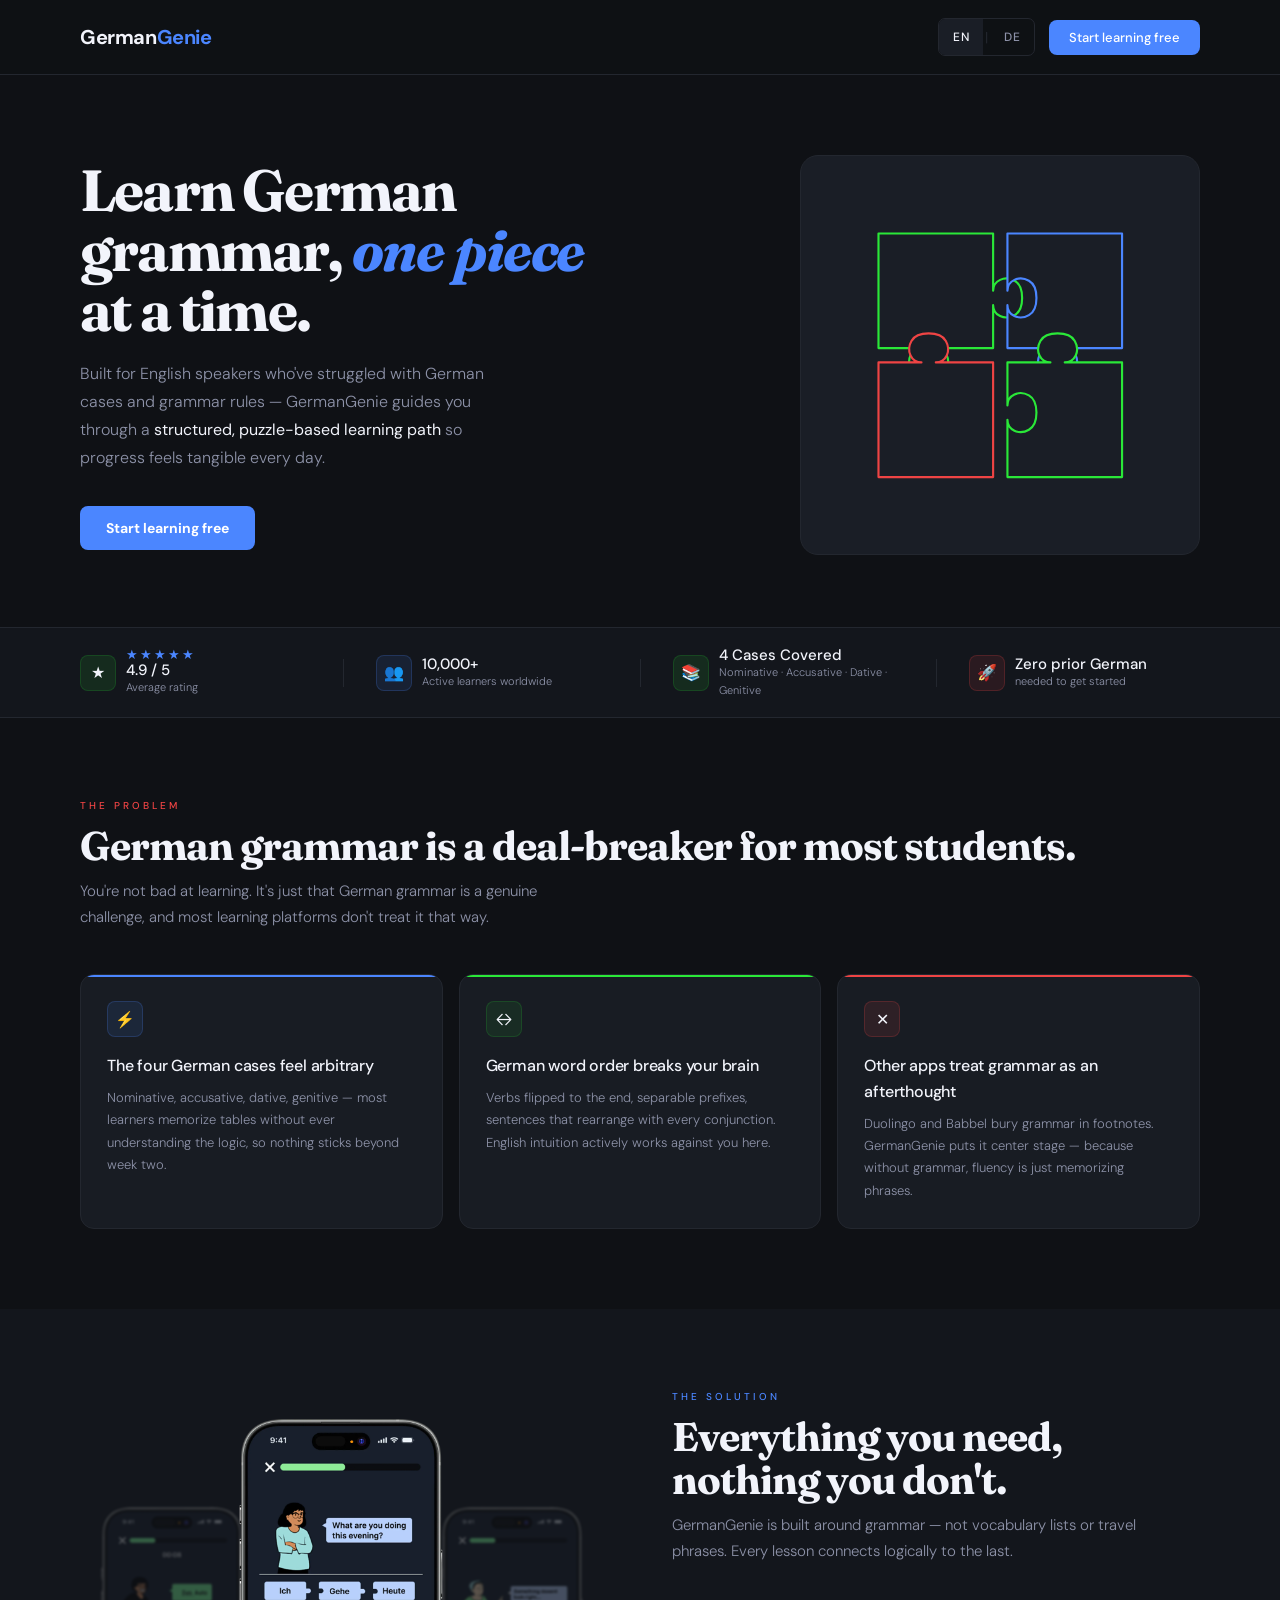
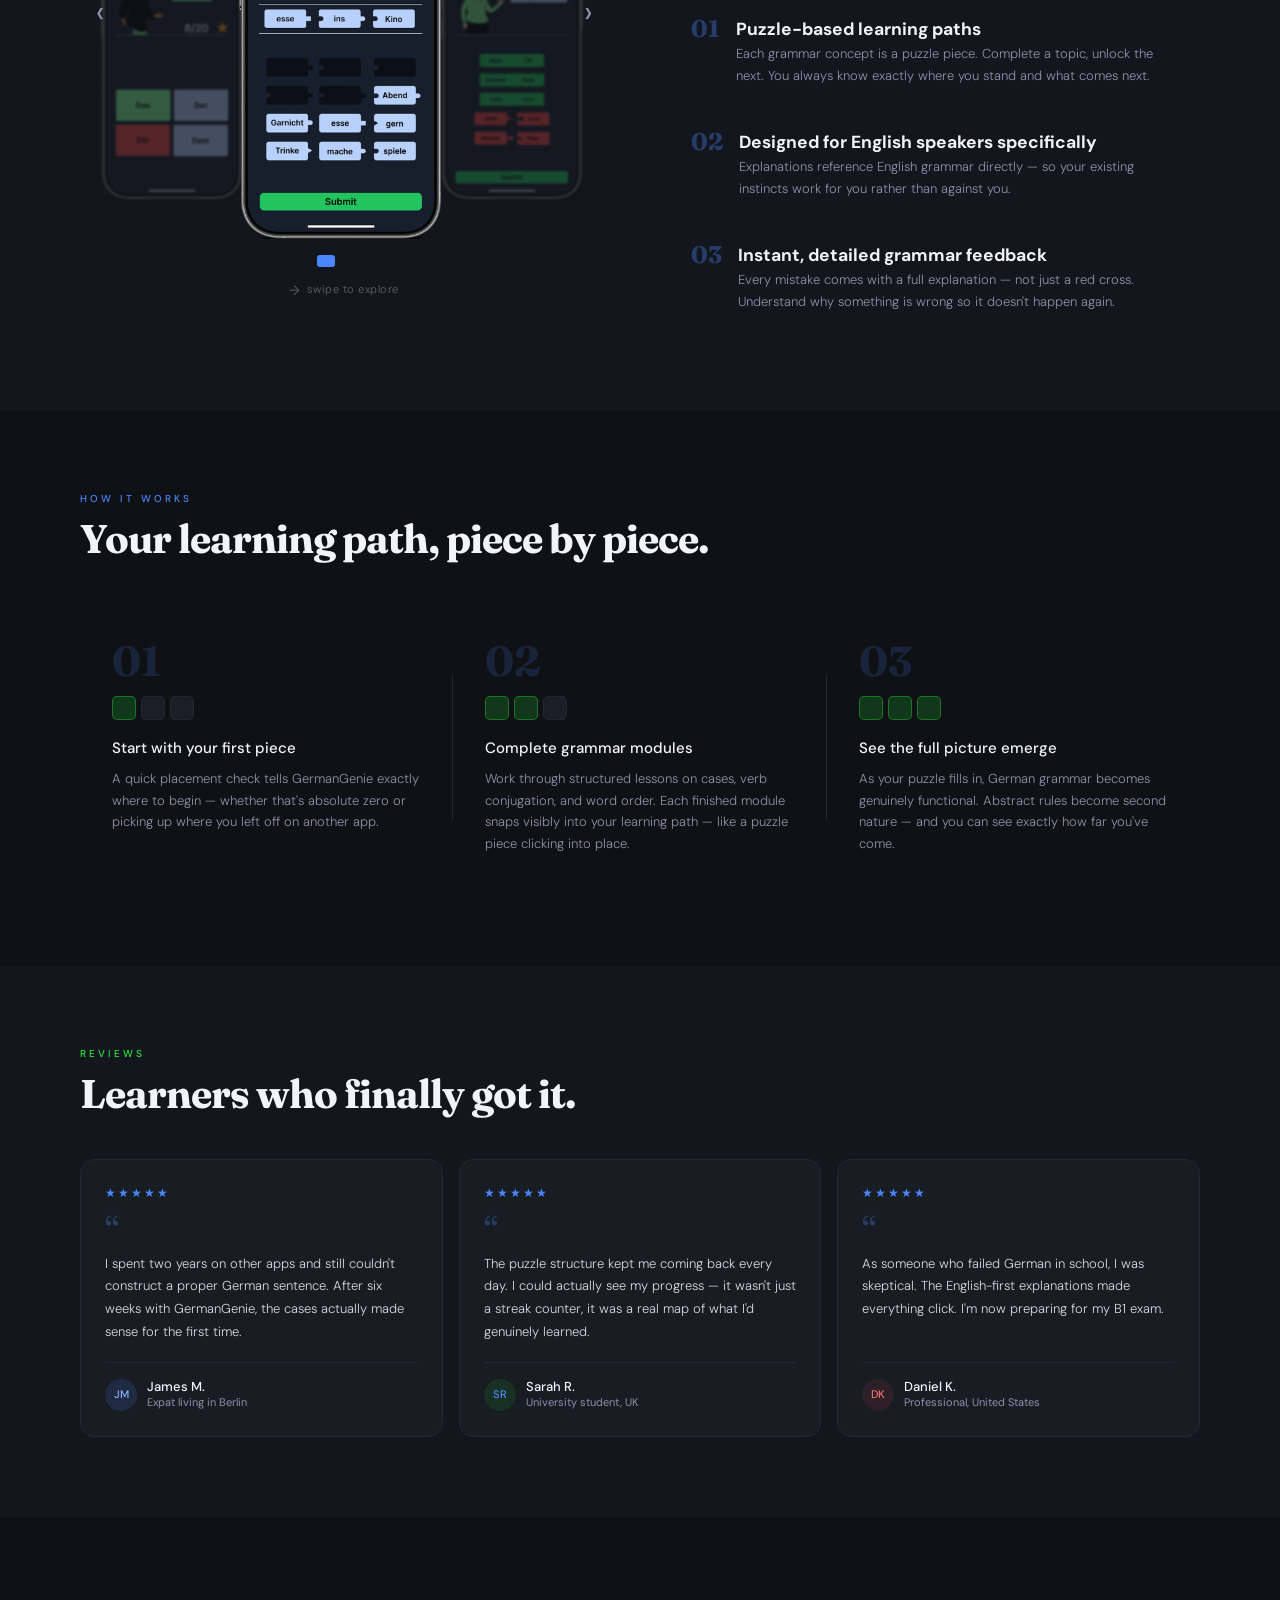
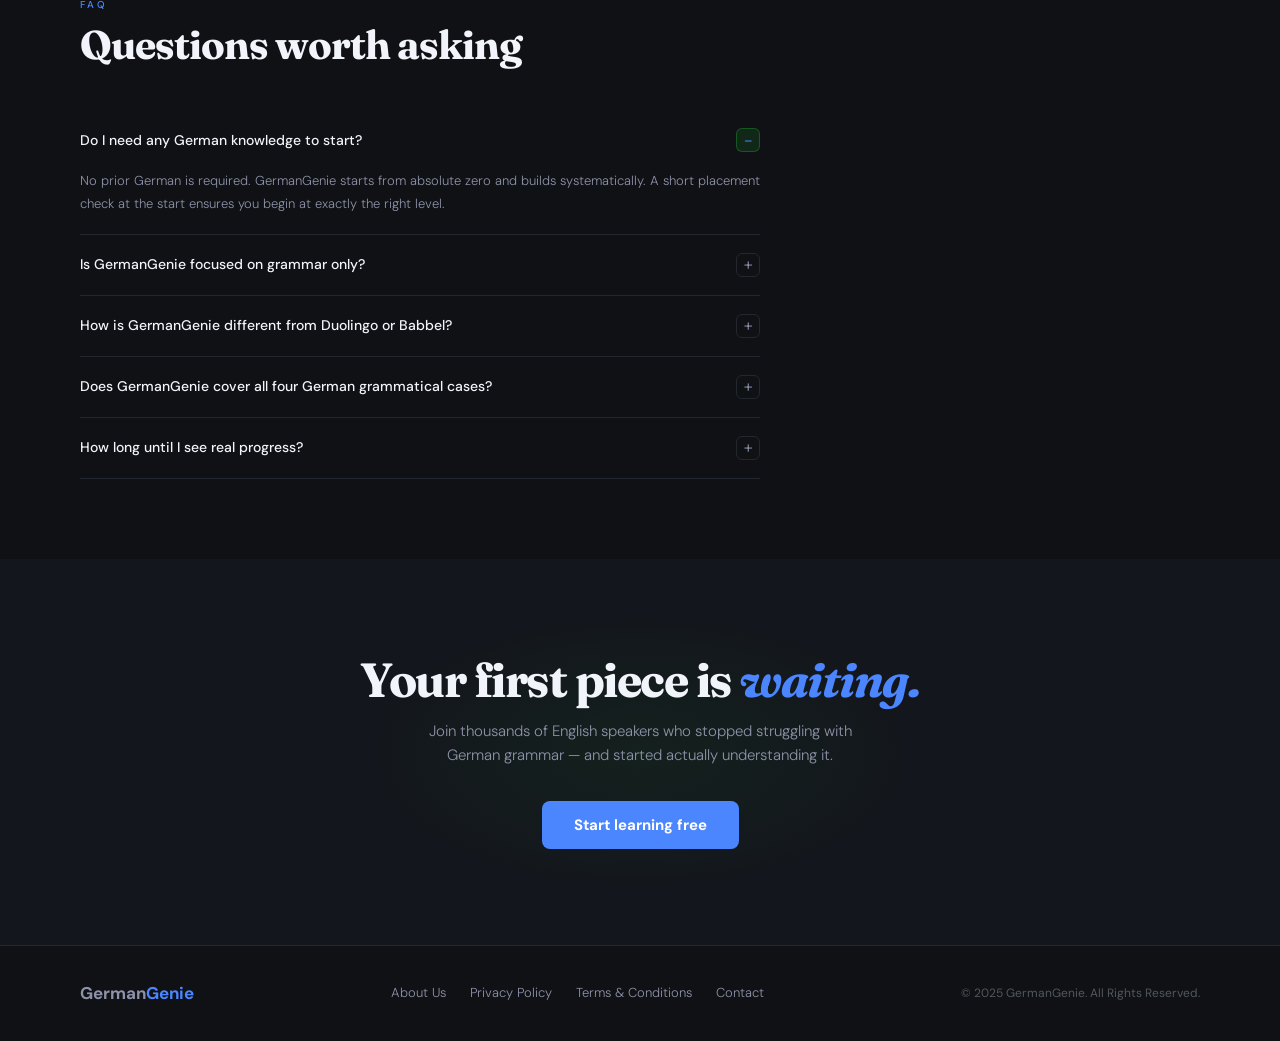
==== public/index.html @ 9ca5f80f "updated index.html" ====
<!DOCTYPE html>
<html lang="en">
<head>
  <meta charset="UTF-8" />
  <meta name="viewport" content="width=device-width, initial-scale=1.0" />

  <title>Learn German Grammar for Beginners | GermanGenie App</title>
  <meta name="description" content="GermanGenie helps English speakers master German grammar through a structured, puzzle-based learning path covering all four cases. Start free — no prior German needed." />
  <link rel="canonical" href="https://germangenie-landingpage.vercel.app/" />
  <meta name="robots" content="index, follow" />

  <meta property="og:type"        content="website" />
  <meta property="og:url"         content="https://germangenie-landingpage.vercel.app/" />
  <meta property="og:title" content="Learn German Grammar | GermanGenie – Puzzle-Based App" />
  <meta property="og:description" content="GermanGenie helps English speakers master German grammar through a structured, puzzle-based learning path. Start free — no prior German needed." />
  <meta property="og:image"       content="https://germangenie-landingpage.vercel.app/og-image.jpg" />
  <meta property="og:image:width"  content="1200" />
  <meta property="og:image:height" content="630" />
  <meta property="og:locale"      content="en_US" />
  <meta property="og:site_name"   content="GermanGenie" />

  <meta name="twitter:card"        content="summary_large_image" />
  <meta name="twitter:title"       content="Learn German Grammar | GermanGenie – Puzzle-Based App for English Speakers" />
  <meta name="twitter:description" content="GermanGenie helps English speakers master German grammar through a structured, puzzle-based learning path. Start free." />
  <meta name="twitter:image"       content="https://germangenie-landingpage.vercel.app/og-image.jpg" />

  <link rel="icon" href="/favicon.ico" sizes="any" />
  <link rel="apple-touch-icon" href="/apple-touch-icon.png" />

  <link rel="preconnect" href="https://fonts.googleapis.com" />
  <link rel="preconnect" href="https://fonts.gstatic.com" crossorigin />
  <link href="https://fonts.googleapis.com/css2?family=Fraunces:ital,wght@0,700;1,700&family=DM+Sans:wght@300;400;500&display=swap"
        rel="stylesheet" media="print" onload="this.media='all'" />
  <noscript>
    <link href="https://fonts.googleapis.com/css2?family=Fraunces:ital,wght@0,700;1,700&family=DM+Sans:wght@300;400;500&display=swap" rel="stylesheet" />
  </noscript>

  <link rel="preload" href="images/app-screen-exercise.webp" as="image" />

  <link rel="stylesheet" href="css/style.css" />
 

  <script type="application/ld+json">
  {
    "@context": "https://schema.org",
    "@graph": [
      {
        "@type": "SoftwareApplication",
        "name": "GermanGenie",
        "applicationCategory": "EducationApplication",
        "operatingSystem": "iOS, Android, Web",
        "description": "GermanGenie helps English speakers master German grammar through a structured, puzzle-based learning path covering all four German grammatical cases: nominative, accusative, dative, and genitive.",
        "offers": {
          "@type": "Offer",
          "price": "0",
          "priceCurrency": "EUR"
        },
        "aggregateRating": {
          "@type": "AggregateRating",
          "ratingValue": "4.9",
          "reviewCount": "10000",
          "bestRating": "5"
        },
        "url": "https://germangenie-landingpage.vercel.app/",
        "inLanguage": "en"
      },
      {
        "@type": "FAQPage",
        "mainEntity": [
          {
            "@type": "Question",
            "name": "Do I need any German knowledge to start GermanGenie?",
            "acceptedAnswer": {
              "@type": "Answer",
              "text": "No prior German is required. GermanGenie starts from absolute zero and builds systematically. A short placement check at the start ensures you begin at exactly the right level — whether that's a total beginner or a returning learner."
            }
          },
          {
            "@type": "Question",
            "name": "Is GermanGenie focused on grammar only?",
            "acceptedAnswer": {
              "@type": "Answer",
              "text": "Grammar is the foundation, but GermanGenie also covers vocabulary, reading comprehension, and sentence construction — all taught through the lens of grammar so everything connects logically rather than feeling random."
            }
          },
          {
            "@type": "Question",
            "name": "How is GermanGenie different from Duolingo or Babbel?",
            "acceptedAnswer": {
              "@type": "Answer",
              "text": "Most apps prioritize vocabulary and conversational phrases. GermanGenie puts grammar center stage, with English-specific explanations that help you understand the structure of the language — not just memorize it surface-level."
            }
          },
          {
            "@type": "Question",
            "name": "Does GermanGenie cover all four German grammatical cases?",
            "acceptedAnswer": {
              "@type": "Answer",
              "text": "Yes. GermanGenie covers all four German grammatical cases — nominative, accusative, dative, and genitive — with dedicated modules for each, plus lessons on how they interact in full sentences."
            }
          },
          {
            "@type": "Question",
            "name": "How long until I see real progress with GermanGenie?",
            "acceptedAnswer": {
              "@type": "Answer",
              "text": "Most learners report noticeably improved grammar confidence within 3 to 4 weeks of consistent use, spending 15 to 20 minutes per day. The puzzle-based structure makes progress visible from day one."
            }
          }
        ]
      },
      {
        "@type": "Organization",
        "name": "GermanGenie",
        "url": "https://germangenie-landingpage.vercel.app/",
        "logo": "https://germangenie-landingpage.vercel.app/og-image.jpg",
        "sameAs": []
      },
      {
        "@type": "WebPage",
        "name": "Learn German Grammar | GermanGenie",
        "description": "GermanGenie helps English speakers master German grammar through a structured, puzzle-based learning path covering all four German grammatical cases.",
        "url": "https://germangenie-landingpage.vercel.app/",
        "inLanguage": "en",
        "isPartOf": {
          "@type": "WebSite",
          "name": "GermanGenie",
          "url": "https://germangenie-landingpage.vercel.app/"
        }
      }
    ]
  }
  </script>
</head>

<body>

  <header>
    <nav class="nav" aria-label="Main navigation">
      <a href="/" class="nav-logo" aria-label="GermanGenie home">German<span>Genie</span></a>
      <div class="nav-right">
        <div class="lang-toggle" role="group" aria-label="Language switcher">
          <button class="lang-btn active" aria-pressed="true"  onclick="setLang('EN', this)">EN</button>
          <span class="lang-sep" aria-hidden="true">|</span>
          <button class="lang-btn"        aria-pressed="false" onclick="setLang('DE', this)">DE</button>
        </div>
        <button class="btn-nav" onclick="ctaClick()" aria-label="Start learning German for free">
          Start learning free
        </button>
      </div>
    </nav>
  </header>

  <main>

    <section class="hero" aria-labelledby="hero-heading">
      <div class="hero-text">
        <h1 id="hero-heading">
          Learn German grammar, <em>one piece</em> at a time.
        </h1>
        <p class="hero-sub">
          Built for English speakers who've struggled with German cases and grammar rules —
          GermanGenie guides you through a <strong>structured, puzzle-based learning path</strong>
          so progress feels tangible every day.
        </p>
        <div class="cta-row">
          <button class="btn-primary" onclick="ctaClick()" aria-label="Start learning German for free">
            Start learning free
          </button>
        </div>
      </div>
      <div class="puzzle-zone" aria-hidden="true">
  <svg class="puzzle-svg" id="puzzle-svg" viewBox="0 0 200 200" xmlns="http://www.w3.org/2000/svg">

    <!-- Top-left: UNCHANGED -->
    <g class="piece piece-1">
      <path d="M15,15 H95 V55 C95,48 103,44 110,48 C117,52 117,68 110,72 C103,76 95,72 95,65 V95 H55 C62,95 66,103 62,110 C58,117 42,117 38,110 C34,103 38,95 45,95 H15 Z"
            fill="#1A1E26" stroke="#2AE838" stroke-width="1.5" stroke-linejoin="round"/>
    </g>

    <!-- Bottom-left: UNCHANGED -->
    <g class="piece piece-3">
      <path d="M15,105 H45 C38,105 34,97 38,90 C42,83 58,83 62,90 C66,97 62,105 55,105 H95 V185 H15 Z"
            fill="#1A1E26" stroke="#EF4444" stroke-width="1.5" stroke-linejoin="round"/>
    </g>

    <!-- Top-right: socket on left edge matching top-left's tab -->
    <g class="piece piece-2">
      <path d="M105,15 H185 V95 H145 C152,95 156,103 152,110 C148,117 132,117 128,110 C124,103 128,95 135,95 H105 V65 C105,72 113,76 120,72 C127,68 127,52 120,48 C113,44 105,48 105,55 Z"
            fill="#1A1E26" stroke="#4B86FF" stroke-width="1.5" stroke-linejoin="round"/>
    </g>

    <!-- Bottom-right: socket on left edge matching bottom-left's tab -->
    <g class="piece piece-4">
      <path d="M105,105 H135 C128,105 124,97 128,90 C132,83 148,83 152,90 C156,97 152,105 145,105 H185 V185 H105 V145 C105,152 113,156 120,152 C127,148 127,132 120,128 C113,124 105,128 105,135 Z"
            fill="#1A1E26" stroke="#2AE838" stroke-width="1.5" stroke-linejoin="round"/>
    </g>

  </svg>
</div>
    </section>

    <div class="proof-bar" role="region" aria-label="Social proof statistics">
      <div class="proof-item reveal">
        <div class="proof-icon green" aria-hidden="true">★</div>
        <div>
          <div class="proof-stars" aria-label="Five star rating">★★★★★</div>
          <div class="proof-value">4.9 / 5</div>
          <div class="proof-label">Average rating</div>
        </div>
      </div>
      <div class="proof-divider" aria-hidden="true"></div>
      <div class="proof-item reveal reveal-delay-1">
        <div class="proof-icon blue" aria-hidden="true">👥</div>
        <div>
          <div class="proof-value">10,000+</div>
          <div class="proof-label">Active learners worldwide</div>
        </div>
      </div>
      <div class="proof-divider" aria-hidden="true"></div>
      <div class="proof-item reveal reveal-delay-2">
        <div class="proof-icon green" aria-hidden="true">📚</div>
        <div>
          <div class="proof-value">4 Cases Covered</div>
          <div class="proof-label">Nominative · Accusative · Dative · Genitive</div>
        </div>
      </div>
      <div class="proof-divider" aria-hidden="true"></div>
      <div class="proof-item reveal reveal-delay-3">
        <div class="proof-icon red" aria-hidden="true">🚀</div>
        <div>
          <div class="proof-value">Zero prior German</div>
          <div class="proof-label">needed to get started</div>
        </div>
      </div>
    </div>

    <section aria-labelledby="pain-heading">
      <div class="pain-header">
        <p class="section-tag tag-red">The Problem</p>
        <h2 class="section-h2" id="pain-heading">
          German grammar is a deal-breaker for most students.
        </h2>
        <p class="section-sub">You're not bad at learning. It's just that German grammar is a genuine challenge,
        and most learning platforms don't treat it that way.</p>
      </div>
      <div class="pain-grid">
        <article class="pain-card reveal">
          <div class="pain-icon" aria-hidden="true">⚡</div>
          <h3>The four German cases feel arbitrary</h3>
          <p>Nominative, accusative, dative, genitive — most learners memorize tables
          without ever understanding the logic, so nothing sticks beyond week two.</p>
        </article>
        <article class="pain-card reveal reveal-delay-1">
          <div class="pain-icon" aria-hidden="true">↔</div>
          <h3>German word order breaks your brain</h3>
          <p>Verbs flipped to the end, separable prefixes, sentences that rearrange
          with every conjunction. English intuition actively works against you here.</p>
        </article>
        <article class="pain-card reveal reveal-delay-2">
          <div class="pain-icon" aria-hidden="true">✕</div>
          <h3>Other apps treat grammar as an afterthought</h3>
          <p>Duolingo and Babbel bury grammar in footnotes. GermanGenie puts it center
          stage — because without grammar, fluency is just memorizing phrases.</p>
        </article>
      </div>
    </section>

    <section class="section-alt" aria-labelledby="features-heading">
      <div class="features-layout">

        <div class="app-carousel-wrapper">
          <div class="carousel-peek carousel-peek-prev" id="peekPrev">
            <img src="images/app-screen-puzzle.webp" alt="" aria-hidden="true"
                 width="180" height="360" loading="lazy" />
          </div>
          <div class="carousel-peek carousel-peek-next" id="peekNext">
            <img src="images/app-screen-feedback.webp" alt="" aria-hidden="true"
                 width="180" height="360" loading="lazy" />
          </div>
          <button class="carousel-btn prev" onclick="carouselMove(-1)" aria-label="Previous screen">&#8249;</button>
          <div style="display:flex;flex-direction:column;align-items:center;">
            <div class="app-carousel" id="appCarousel">
              <div class="carousel-track" id="carouselTrack">
                <div class="carousel-slide">
                  <img src="images/app-screen-exercise.webp"
                       alt="GermanGenie grammar exercise screen showing a sentence construction challenge"
                       width="220" height="476" loading="eager" fetchpriority="high" />
                </div>
                <div class="carousel-slide">
                  <img src="images/app-screen-feedback.webp"
                       alt="GermanGenie feedback screen showing a detailed grammar correction"
                       width="220" height="476" loading="lazy" />
                </div>
                <div class="carousel-slide">
                  <img src="images/app-screen-puzzle.webp"
                       alt="GermanGenie puzzle path screen showing the structured learning map"
                       width="220" height="476" loading="lazy" />
                </div>
              </div>
            </div>
            <div class="carousel-footer">
              <div class="carousel-dots" role="tablist" aria-label="App screen navigation">
                <button class="carousel-dot active" onclick="carouselGo(0)" aria-label="Screen 1" role="tab"></button>
                <button class="carousel-dot"        onclick="carouselGo(1)" aria-label="Screen 2" role="tab"></button>
                <button class="carousel-dot"        onclick="carouselGo(2)" aria-label="Screen 3" role="tab"></button>
              </div>
              <div class="swipe-hint" id="swipeHint">
                <span class="swipe-arrow">&#8594;</span>
                <span>swipe to explore</span>
              </div>
            </div>
          </div>
          <button class="carousel-btn next" onclick="carouselMove(1)" aria-label="Next screen">&#8250;</button>
        </div>

        <div>
          <p class="section-tag tag-blue">The Solution</p>
          <h2 class="section-h2" id="features-heading">Everything you need, nothing you don't.</h2>
          <p class="section-sub">GermanGenie is built around grammar — not vocabulary lists or travel phrases.
          Every lesson connects logically to the last.</p>
          <div class="features-list">
            <div class="feature-item reveal">
              <div class="feature-num" aria-hidden="true">01</div>
              <div>
                <h3>Puzzle-based learning paths</h3>
                <p>Each grammar concept is a puzzle piece. Complete a topic, unlock the next.
                You always know exactly where you stand and what comes next.</p>
              </div>
            </div>
            <div class="feature-item reveal reveal-delay-1">
              <div class="feature-num" aria-hidden="true">02</div>
              <div>
                <h3>Designed for English speakers specifically</h3>
                <p>Explanations reference English grammar directly — so your existing
                instincts work for you rather than against you.</p>
              </div>
            </div>
            <div class="feature-item reveal reveal-delay-2">
              <div class="feature-num" aria-hidden="true">03</div>
              <div>
                <h3>Instant, detailed grammar feedback</h3>
                <p>Every mistake comes with a full explanation — not just a red cross.
                Understand why something is wrong so it doesn't happen again.</p>
              </div>
            </div>
          </div>
        </div>

      </div>
    </section>

    <section aria-labelledby="how-heading">
      <p class="section-tag tag-blue">How It Works</p>
      <h2 class="section-h2" id="how-heading">Your learning path, piece by piece.</h2>
      <div class="steps">
        <div class="step reveal">
          <div class="step-num" aria-hidden="true">01</div>
          <div class="step-pieces" role="img" aria-label="1 of 3 pieces completed">
            <div class="sp on"></div><div class="sp"></div><div class="sp"></div>
          </div>
          <h3>Start with your first piece</h3>
          <p>A quick placement check tells GermanGenie exactly where to begin — whether
          that's absolute zero or picking up where you left off on another app.</p>
        </div>
        <div class="step reveal reveal-delay-1">
          <div class="step-num" aria-hidden="true">02</div>
          <div class="step-pieces" role="img" aria-label="2 of 3 pieces completed">
            <div class="sp on"></div><div class="sp on"></div><div class="sp"></div>
          </div>
          <h3>Complete grammar modules</h3>
          <p>Work through structured lessons on cases, verb conjugation, and word order.
          Each finished module snaps visibly into your learning path — like a puzzle
          piece clicking into place.</p>
        </div>
        <div class="step reveal reveal-delay-2">
          <div class="step-num" aria-hidden="true">03</div>
          <div class="step-pieces" role="img" aria-label="3 of 3 pieces completed">
            <div class="sp on"></div><div class="sp on"></div><div class="sp on"></div>
          </div>
          <h3>See the full picture emerge</h3>
          <p>As your puzzle fills in, German grammar becomes genuinely functional.
          Abstract rules become second nature — and you can see exactly how far you've come.</p>
        </div>
      </div>
    </section>

    <section class="section-alt" aria-labelledby="reviews-heading">
      <p class="section-tag tag-green">Reviews</p>
      <h2 class="section-h2" id="reviews-heading">Learners who finally got it.</h2>
      <div class="testi-grid">
        <article class="testi-card reveal">
          <div class="testi-stars" aria-label="Five star review">★★★★★</div>
          <div class="testi-openquote" aria-hidden="true">&ldquo;</div>
          <p class="testi-quote">I spent two years on other apps and still couldn't construct
          a proper German sentence. After six weeks with GermanGenie, the cases actually
          made sense for the first time.</p>
          <div class="testi-author">
            <div class="testi-avatar av-blue" aria-hidden="true">JM</div>
            <div>
              <div class="testi-name">James M.</div>
              <div class="testi-role">Expat living in Berlin</div>
            </div>
          </div>
        </article>
        <article class="testi-card reveal reveal-delay-1">
          <div class="testi-stars" aria-label="Five star review">★★★★★</div>
          <div class="testi-openquote" aria-hidden="true">&ldquo;</div>
          <p class="testi-quote">The puzzle structure kept me coming back every day. I could
          actually see my progress — it wasn't just a streak counter, it was a real map
          of what I'd genuinely learned.</p>
          <div class="testi-author">
            <div class="testi-avatar av-green" aria-hidden="true">SR</div>
            <div>
              <div class="testi-name">Sarah R.</div>
              <div class="testi-role">University student, UK</div>
            </div>
          </div>
        </article>
        <article class="testi-card reveal reveal-delay-2">
          <div class="testi-stars" aria-label="Five star review">★★★★★</div>
          <div class="testi-openquote" aria-hidden="true">&ldquo;</div>
          <p class="testi-quote">As someone who failed German in school, I was skeptical.
          The English-first explanations made everything click. I'm now preparing
          for my B1 exam.</p>
          <div class="testi-author">
            <div class="testi-avatar av-red" aria-hidden="true">DK</div>
            <div>
              <div class="testi-name">Daniel K.</div>
              <div class="testi-role">Professional, United States</div>
            </div>
          </div>
        </article>
      </div>
    </section>

    <section aria-labelledby="faq-heading">
      <p class="section-tag tag-blue">FAQ</p>
      <h2 class="section-h2" id="faq-heading">Questions worth asking</h2>
      <div class="faq-list">
        <div class="faq-item">
          <details open>
            <summary>
              Do I need any German knowledge to start?
              <div class="faq-toggle" aria-hidden="true">
                <span class="faq-plus">+</span>
                <span class="faq-minus">−</span>
              </div>
            </summary>
            <p class="faq-answer">No prior German is required. GermanGenie starts from absolute
            zero and builds systematically. A short placement check at the start ensures you
            begin at exactly the right level.</p>
          </details>
        </div>
        <div class="faq-item">
          <details>
            <summary>
              Is GermanGenie focused on grammar only?
              <div class="faq-toggle" aria-hidden="true">
                <span class="faq-plus">+</span>
                <span class="faq-minus">−</span>
              </div>
            </summary>
            <p class="faq-answer">Grammar is the foundation, but GermanGenie also covers
            vocabulary, reading comprehension, and sentence construction — all taught through
            the lens of grammar so everything connects logically.</p>
          </details>
        </div>
        <div class="faq-item">
          <details>
            <summary>
              How is GermanGenie different from Duolingo or Babbel?
              <div class="faq-toggle" aria-hidden="true">
                <span class="faq-plus">+</span>
                <span class="faq-minus">−</span>
              </div>
            </summary>
            <p class="faq-answer">Most apps prioritize vocabulary and conversational phrases.
            GermanGenie puts grammar center stage, with English-specific explanations that help
            you understand the structure of the language — not just memorize it.</p>
          </details>
        </div>
        <div class="faq-item">
          <details>
            <summary>
              Does GermanGenie cover all four German grammatical cases?
              <div class="faq-toggle" aria-hidden="true">
                <span class="faq-plus">+</span>
                <span class="faq-minus">−</span>
              </div>
            </summary>
            <p class="faq-answer">Yes. GermanGenie covers all four German grammatical cases —
            nominative, accusative, dative, and genitive — with dedicated modules for each,
            plus lessons on how they interact in full sentences.</p>
          </details>
        </div>
        <div class="faq-item">
          <details>
            <summary>
              How long until I see real progress?
              <div class="faq-toggle" aria-hidden="true">
                <span class="faq-plus">+</span>
                <span class="faq-minus">−</span>
              </div>
            </summary>
            <p class="faq-answer">Most learners report noticeably improved grammar confidence
            within 3–4 weeks of consistent use (15–20 minutes per day). The puzzle-based
            structure makes progress visible from day one.</p>
          </details>
        </div>
      </div>
    </section>

    <section class="cta-section" id="cta-section" aria-labelledby="cta-heading">
      <div class="cta-glow" aria-hidden="true"></div>
      <h2 class="reveal" id="cta-heading">Your first piece is <em>waiting.</em></h2>
      <p class="reveal reveal-delay-1">
        Join thousands of English speakers who stopped struggling with German grammar
        — and started actually understanding it.
      </p>
      <button class="btn-primary reveal reveal-delay-2" onclick="ctaClick()"
              aria-label="Start learning German for free">
        Start learning free
      </button>
    </section>

  </main>

  <footer>
    <a href="/" class="footer-logo" aria-label="GermanGenie home">German<span>Genie</span></a>
    <nav class="footer-links" aria-label="Footer navigation">
      <a href="/about">About Us</a>
      <a href="/privacy">Privacy Policy</a>
      <a href="/terms">Terms &amp; Conditions</a>
      <a href="/contact">Contact</a>
    </nav>
    <p class="footer-copy">© 2025 GermanGenie. All Rights Reserved.</p>
  </footer>

  <script src="main.js" defer></script>

</body>
</html>
---- public/css/style.css ----
*, *::before, *::after {
  margin: 0;
  padding: 0;
  box-sizing: border-box;
}

html {
  scroll-behavior: smooth;
}

body {
  -webkit-font-smoothing: antialiased;
  -moz-osx-font-smoothing: grayscale;
  min-height: 100vh;
}

img, svg {
  display: block;
  max-width: 100%;
}

button {
  cursor: pointer;
  font-family: inherit;
}

a {
  color: inherit;
}

ul, ol {
  list-style: none;
}



:root {
  
  --bg:       #0F1115;
  --bg2:      #13161C;
  --bg3:      #1A1E26;
  --bg4:      #1E222B;
  --accent:   #4B86FF;
  --accent-d: #3a70e0;
  --blue:     #4B86FF;
  --blue-l:   #8DB0FB;
  --red:      #EF4444;
  --text:     #F2F4FB;
  --muted:    #8D92A8;
  --border:   #23272F;
  --card:     #181C23;


  --font-display: 'Fraunces', serif;
  --font-body:    'DM Sans', sans-serif;

  --space-xs:  8px;
  --space-sm:  16px;
  --space-md:  32px;
  --space-lg:  48px;
  --space-xl:  80px;

 
  --radius:    14px;
  --radius-sm: 8px;
  --radius-lg: 18px;
}


body {
  background: var(--bg);
  color: var(--text);
  font-family: var(--font-body);
  font-size: 15px;
  line-height: 1.6;
}


.nav {
  display: flex;
  align-items: center;
  justify-content: space-between;
  padding: 18px var(--space-xl);
  border-bottom: 1px solid var(--border);
  position: sticky;
  top: 0;
  background: rgba(15, 17, 21, 0.94);
  backdrop-filter: blur(12px);
  -webkit-backdrop-filter: blur(12px);
  z-index: 100;
}

.nav-right {
  display: flex;
  align-items: center;
  gap: 14px;
}


section {
  padding: var(--space-xl);
}

.section-alt {
  background: var(--bg2);
}


.hero {
  display: grid;
  grid-template-columns: 1fr 1fr;
  gap: 48px;
  align-items: center;
  padding: var(--space-xl);
  padding-bottom: 72px;
  min-height: 520px;
}


.proof-bar {
  border-top: 1px solid var(--border);
  border-bottom: 1px solid var(--border);
  background: var(--bg2);
  padding: 18px var(--space-xl);
  display: flex;
  align-items: center;
}

.proof-item {
  display: flex;
  align-items: center;
  gap: 10px;
  flex: 1;
  padding: 0 var(--space-md);
}

.proof-item:first-child { padding-left: 0; }
.proof-item:last-child  { padding-right: 0; }

.proof-divider {
  width: 1px;
  height: 28px;
  background: var(--border);
  flex-shrink: 0;
}


.pain-header {
  margin-bottom: 44px;
}

.pain-grid {
  display: grid;
  grid-template-columns: repeat(3, 1fr);
  gap: 16px;
}


.features-layout {
  display: grid;
  grid-template-columns: 1fr 1fr;
  gap: 64px;
  align-items: center;
}

.features-list {
  display: flex;
  flex-direction: column;
  gap: 4px;
  margin-top: var(--space-md);
}


.steps {
  display: grid;
  grid-template-columns: repeat(3, 1fr);
  margin-top: var(--space-lg);
}

.step {
  padding: var(--space-md);
  position: relative;
}

.step:not(:last-child)::after {
  content: '';
  position: absolute;
  right: 0;
  top: 50%;
  transform: translateY(-50%);
  width: 1px;
  height: 52%;
  background: var(--border);
}

.testi-grid {
  display: grid;
  grid-template-columns: repeat(3, 1fr);
  gap: 16px;
  margin-top: 44px;
}


.faq-list {
  max-width: 680px;
  margin-top: 44px;
}


.cta-section {
  text-align: center;
  padding: 96px var(--space-xl);
  background: var(--bg2);
  position: relative;
  overflow: hidden;
}

footer {
  padding: 34px var(--space-xl);
  border-top: 1px solid var(--border);
  display: flex;
  align-items: center;
  justify-content: space-between;
  flex-wrap: wrap;
  gap: var(--space-sm);
}

.footer-links {
  display: flex;
  gap: 24px;
  flex-wrap: wrap;
}


@media (max-width: 1024px) {

  .nav {
    padding: 16px 40px;
  }

  section {
    padding: 60px 40px;
  }

  .hero {
    padding: 60px 40px;
    gap: 32px;
    min-height: auto;
  }

  .hero h1 {
    font-size: 44px;
  }

  .proof-bar {
    padding: 16px 40px;
    flex-wrap: wrap;
    gap: 16px;
  }

  .proof-item {
    padding: 0 16px;
  }

  .pain-grid {
    grid-template-columns: repeat(3, 1fr);
    gap: 12px;
  }

  .features-layout {
    gap: 40px;
  }

  .steps {
    gap: 0;
  }

  .testi-grid {
    grid-template-columns: repeat(3, 1fr);
    gap: 12px;
  }

  .cta-section {
    padding: 72px 40px;
  }

  footer {
    padding: 28px 40px;
  }
}


@media (max-width: 767px) {

  .nav {
    padding: 14px 20px;
    flex-wrap: wrap;
    gap: 12px;
  }

  .nav-right {
    gap: 10px;
  }

  .btn-nav {
    font-size: 12px;
    padding: 8px 14px;
  }

  section {
    padding: 48px 20px;
  }


  .hero {
    grid-template-columns: 1fr;
    padding: 48px 20px;
    gap: 36px;
    min-height: auto;
  }

  .hero h1 {
    font-size: 36px;
    letter-spacing: -1px;
  }

  .hero-sub {
    font-size: 15px;
  }

  .puzzle-zone {
    max-width: 280px;
    margin: 0 auto;
  }

  .btn-primary {
    width: 100%;
    text-align: center;
  }


  .proof-bar {
    padding: 20px;
    display: grid;
    grid-template-columns: 1fr 1fr;
    gap: 20px;
  }

  .proof-divider {
    display: none;
  }

  .proof-item {
    padding: 0;
    flex: unset;
  }


  .pain-grid {
    grid-template-columns: 1fr;
    gap: 12px;
  }


  .features-layout {
    grid-template-columns: 1fr;
    gap: 32px;
  }

  .features-img {
    aspect-ratio: 16/9;
  }

  .steps {
    grid-template-columns: 1fr;
    margin-top: 32px;
  }

  .step {
    padding: 24px 0;
    border-bottom: 1px solid var(--border);
  }

  .step:last-child {
    border-bottom: none;
  }

  .step:not(:last-child)::after {
    display: none;
  }


  .testi-grid {
    grid-template-columns: 1fr;
    gap: 12px;
  }

 
  .faq-list {
    max-width: 100%;
  }


  .cta-section {
    padding: 60px 20px;
  }

  .cta-section h2 {
    font-size: 34px;
  }

  footer {
    padding: 28px 20px;
    flex-direction: column;
    align-items: flex-start;
    gap: 16px;
  }

  .footer-links {
    gap: 16px;
  }
}

.section-tag {
  font-size: 10px;
  letter-spacing: 3px;
  text-transform: uppercase;
  font-weight: 500;
  margin-bottom: 10px;
}

.tag-red   { color: var(--red); }
.tag-blue  { color: var(--blue); }
.tag-green { color: var(--accent); }

.section-h2 {
  font-family: var(--font-display);
  font-size: 40px;
  font-weight: 700;
  letter-spacing: -1px;
  line-height: 1.08;
  margin-bottom: 12px;
  color: var(--text);
}

.section-sub {
  color: var(--muted);
  font-size: 15px;
  font-weight: 300;
  max-width: 520px;
  line-height: 1.7;
}

.btn-primary {
  background: var(--accent);
  color: #fff;
  border: none;
  padding: 13px 26px;
  border-radius: var(--radius-sm);
  font-family: var(--font-body);
  font-size: 14px;
  font-weight: 700;
  transition: background 0.2s, transform 0.2s;
  white-space: nowrap;
}

.btn-primary:hover {
  background: var(--accent-d);
  transform: translateY(-1px);
}

.btn-nav {
  background: var(--blue);
  color: #fff;
  border: none;
  padding: 9px 20px;
  border-radius: var(--radius-sm);
  font-family: var(--font-body);
  font-size: 13px;
  font-weight: 500;
  transition: background 0.2s, transform 0.2s;
  white-space: nowrap;
}

.btn-nav:hover {
  background: #3a70e0;
  transform: translateY(-1px);
}

.lang-toggle {
  display: flex;
  align-items: center;
  gap: 2px;
  border: 1px solid var(--border);
  border-radius: 7px;
  overflow: hidden;
}

.lang-btn {
  padding: 8px 14px;
  color: var(--muted);
  background: transparent;
  border: none;
  font-family: var(--font-body);
  font-size: 12px;
  font-weight: 500;
  letter-spacing: 0.5px;
  transition: background 0.15s, color 0.15s;
  min-height: 36px;
}

.lang-btn.active {
  background: var(--bg3);
  color: var(--text);
}

.lang-sep {
  color: var(--border);
  font-size: 14px;
}

.nav-logo {
  font-family: var(--font-body);
  font-size: 20px;
  font-weight: 700;
  color: var(--text);
  letter-spacing: -0.4px;
  text-decoration: none;
}

.nav-logo span { color: var(--accent); }

.hero h1 {
  font-family: var(--font-display);
  font-size: 58px;
  font-weight: 700;
  line-height: 1.04;
  letter-spacing: -1.8px;
  margin-bottom: 20px;
  color: var(--text);
}

.hero h1 em {
  font-style: italic;
  color: var(--blue);
}

.hero-sub {
  color: var(--muted);
  font-size: 16px;
  line-height: 1.75;
  max-width: 430px;
  margin-bottom: 34px;
  font-weight: 300;
}

.hero-sub strong {
  color: var(--text);
  font-weight: 400;
}

.cta-row {
  display: flex;
  align-items: center;
  gap: 16px;
}

.puzzle-zone {
  background: var(--bg3);
  border-radius: var(--radius-lg);
  aspect-ratio: 1;
  max-width: 400px;
  width: 100%;
  border: 1px solid var(--border);
  display: flex;
  align-items: center;
  justify-content: center;
  position: relative;
  overflow: hidden;
  margin-left: auto;
  min-height: 300px; 
  contain: layout;   
}
.puzzle-svg {
  width: 72%;
  height: 72%;
}

.proof-icon {
  width: 36px;
  height: 36px;
  border-radius: var(--radius-sm);
  display: flex;
  align-items: center;
  justify-content: center;
  font-size: 16px;
  flex-shrink: 0;
}

.proof-icon.green { background: rgba(42,232,56,0.1);  border: 1px solid rgba(42,232,56,0.15); }
.proof-icon.blue  { background: rgba(75,134,255,0.1); border: 1px solid rgba(75,134,255,0.2); }
.proof-icon.red   { background: rgba(239,68,68,0.1);  border: 1px solid rgba(239,68,68,0.2);  }

.proof-stars {
  color: var(--accent);
  font-size: 13px;
  letter-spacing: 2px;
  line-height: 1;
}

.proof-value {
  font-size: 15px;
  font-weight: 500;
  color: var(--text);
  line-height: 1.2;
}

.proof-label {
  font-size: 11px;
  color: var(--muted);
  font-weight: 300;
}

.pain-card {
  background: var(--card);
  border: 1px solid var(--border);
  border-radius: var(--radius);
  padding: 26px;
  position: relative;
  overflow: hidden;
  transition: border-color 0.25s, transform 0.2s;
}

.pain-card::before {
  content: '';
  position: absolute;
  top: 0; left: 0; right: 0;
  height: 2px;
}

.pain-card:nth-child(1)::before { background: var(--blue); }
.pain-card:nth-child(2)::before { background: #2AE838; }
.pain-card:nth-child(3)::before { background: var(--red); }

.pain-card:hover {
  border-color: #303540;
  transform: translateY(-2px);
}

.pain-icon {
  width: 36px;
  height: 36px;
  border-radius: var(--radius-sm);
  display: flex;
  align-items: center;
  justify-content: center;
  font-size: 16px;
  margin-bottom: 16px;
}

.pain-card:nth-child(1) .pain-icon { background: rgba(75,134,255,0.1); border: 1px solid rgba(75,134,255,0.2); }
.pain-card:nth-child(2) .pain-icon { background: rgba(42,232,56,0.08); border: 1px solid rgba(42,232,56,0.15); }
.pain-card:nth-child(3) .pain-icon { background: rgba(239,68,68,0.1);  border: 1px solid rgba(239,68,68,0.2);  }

.pain-card h3 {
  font-size: 16px;
  font-weight: 500;
  margin-bottom: 8px;
  letter-spacing: -0.2px;
}

.pain-card p {
  color: var(--muted);
  font-size: 13px;
  line-height: 1.72;
  font-weight: 300;
}

.app-carousel-wrapper {
  position: relative;
  display: flex;
  align-items: center;
  justify-content: center;
  width: 100%;
}

.app-carousel {
  position: relative;
  width: 220px;
  flex-shrink: 0;
  border-radius: 32px;
  overflow: hidden;
  z-index: 2;
}

.carousel-track {
  display: flex;
  transition: transform 0.4s cubic-bezier(0.25, 0.46, 0.45, 0.94);
}

.carousel-slide {
  min-width: 100%;
  flex-shrink: 0;
}

.carousel-slide img {
  width: 100%;
  height: auto;
  display: block;
  max-height: 420px;
  object-fit: cover;
  object-position: top;
}

.carousel-side {
  display: none;
}

.carousel-btn {
  position: absolute;
  top: 40%;
  transform: translateY(-50%);
  background: transparent;
  border: none;
  color: var(--muted);
  width: 40px;
  height: 40px;
  display: flex;
  align-items: center;
  justify-content: center;
  cursor: pointer;
  font-size: 32px;
  transition: color 0.2s, transform 0.2s;
  z-index: 10;
}

.carousel-btn:hover {
  color: var(--accent);
  transform: translateY(-50%) scale(1.15);
}

.carousel-btn.prev { left: 0; }
.carousel-btn.next { right: 0; }

.carousel-peek {
  position: absolute;
  top: 50%;
  width: 180px;
  border-radius: 24px;
  overflow: hidden;
  z-index: 1;
  pointer-events: none;
}

.carousel-peek img {
  width: 100%;
  height: auto;
  max-height: 360px;
  object-fit: cover;
  object-position: top;
  display: block;
}

.carousel-peek-prev {
  right: calc(50% + 80px);
  transform: translateY(-50%) scale(0.85);
  opacity: 0.3;
  filter: blur(1.5px);
}

.carousel-peek-next {
  left: calc(50% + 80px);
  transform: translateY(-50%) scale(0.85);
  opacity: 0.3;
  filter: blur(1.5px);
}

.carousel-footer {
  display: flex;
  flex-direction: column;
  align-items: center;
  gap: 12px;
  margin-top: 16px;
}

.carousel-dots {
  display: flex;
  gap: 6px;
}

.carousel-dot {
  width: 12px;
  height: 12px;
  border-radius: 50%;
  background: rgba(242, 244, 251, 0.2);
  border: none;
  cursor: pointer;
  padding: 6px;
  transition: all 0.25s;
  background-clip: content-box;
}

.carousel-dot.active {
  background: var(--accent);
  width: 18px;
  border-radius: 3px;
}

.swipe-hint {
  display: flex;
  align-items: center;
  gap: 6px;
  color: rgba(242, 244, 251, 0.35);
  font-size: 11px;
  font-weight: 300;
  letter-spacing: 0.5px;
  pointer-events: none;
  transition: opacity 0.4s;
}

.swipe-hint.hidden {
  opacity: 0;
}

.swipe-arrow {
  font-size: 14px;
  animation: swipeAnim 1.4s ease-in-out infinite;
}

@keyframes swipeAnim {
  0%, 100% { transform: translateX(0);    opacity: 0.4; }
  50%       { transform: translateX(5px); opacity: 1;   }
}

@media (max-width: 767px) {
  .app-carousel-wrapper {
    display: none;
  }
}

.feature-item {
  display: flex;
  gap: 16px;
  padding: 18px;
  border-radius: 11px;
  border: 1px solid transparent;
  transition: background 0.2s, border-color 0.2s;
}

.feature-item:hover {
  background: var(--bg4);
  border-color: var(--border);
}

.feature-num {
  font-family: var(--font-display);
  font-size: 24px;
  font-weight: 700;
  color: var(--accent);
  opacity: 0.35;
  min-width: 26px;
  line-height: 1.2;
  flex-shrink: 0;
}

.feature-item h4 {
  font-size: 14px;
  font-weight: 500;
  margin-bottom: 4px;
  letter-spacing: -0.1px;
}

.feature-item p {
  color: var(--muted);
  font-size: 13px;
  font-weight: 300;
  line-height: 1.65;
}

.step-num {
  font-family: var(--font-display);
  font-size: 42px;
  font-weight: 700;
  color: var(--blue);
  opacity: 0.16;
  line-height: 1;
  margin-bottom: 14px;
}

.step-pieces {
  display: flex;
  gap: 5px;
  margin-bottom: 16px;
}

.sp {
  width: 24px;
  height: 24px;
  border-radius: 5px;
  border: 1px solid var(--border);
  background: var(--bg3);
  transition: all 0.3s;
}

.sp.on {
  background: rgba(42, 232, 56, 0.18);
  border-color: rgba(42, 232, 56, 0.35);
}

.testi-stars {
  color: #2AE838;
  font-size: 12px;
  letter-spacing: 2px;
  margin-bottom: 14px;
}

.tag-green { color: #2AE838; }

.step h3 {
  font-size: 15px;
  font-weight: 500;
  margin-bottom: 8px;
}

.step p {
  color: var(--muted);
  font-size: 13px;
  font-weight: 300;
  line-height: 1.65;
}

.testi-card {
  background: var(--card);
  border: 1px solid var(--border);
  border-radius: var(--radius);
  padding: 24px;
  display: flex;
  flex-direction: column;
  transition: border-color 0.2s, transform 0.2s;
}

.testi-card:hover {
  border-color: #303540;
  transform: translateY(-2px);
}

.testi-stars {
  color: var(--accent);
  font-size: 12px;
  letter-spacing: 2px;
  margin-bottom: 14px;
}

.testi-openquote {
  font-family: var(--font-display);
  font-size: 36px;
  color: var(--blue);
  opacity: 0.3;
  line-height: 0.7;
  margin-bottom: 10px;
}

.testi-quote {
  color: var(--text);
  font-size: 13px;
  line-height: 1.75;
  font-weight: 300;
  flex: 1;
  margin-bottom: 18px;
  opacity: 0.88;
}

.testi-author {
  display: flex;
  align-items: center;
  gap: 10px;
  padding-top: 16px;
  border-top: 1px solid var(--border);
}

.testi-avatar {
  width: 32px;
  height: 32px;
  border-radius: 50%;
  display: flex;
  align-items: center;
  justify-content: center;
  font-size: 11px;
  font-weight: 500;
  flex-shrink: 0;
}

.av-blue  { background: rgba(75,134,255,0.15); color: var(--blue-l); }
.av-green { background: rgba(42,232,56,0.1);   color: var(--accent); }
.av-red   { background: rgba(239,68,68,0.1);   color: #f87171; }

.testi-name { font-size: 13px; font-weight: 500; line-height: 1.2; }
.testi-role { font-size: 11px; color: var(--muted); }

.faq-item {
  border-bottom: 1px solid var(--border);
}

.faq-item details {
  padding: 0;
}

.faq-item summary {
  display: flex;
  justify-content: space-between;
  align-items: center;
  padding: 18px 0;
  cursor: pointer;
  font-size: 14px;
  font-weight: 500;
  list-style: none;
  gap: 16px;
  transition: color 0.15s;
}

.faq-item summary::-webkit-details-marker {
  display: none;
}

.faq-item summary:hover {
  color: var(--blue-l);
}

.faq-toggle {
  width: 24px;
  height: 24px;
  border-radius: 6px;
  border: 1px solid var(--border);
  display: flex;
  align-items: center;
  justify-content: center;
  color: var(--muted);
  font-size: 17px;
  font-weight: 300;
  flex-shrink: 0;
  transition: background 0.2s, border-color 0.2s, color 0.2s;
  line-height: 1;
}

.faq-item details[open] summary .faq-toggle {
  background: rgba(42, 232, 56, 0.1);
  border-color: rgba(42, 232, 56, 0.25);
  color: var(--accent);
}

.faq-plus  { display: flex; align-items: center; justify-content: center; width: 100%; height: 100%; }
.faq-minus { display: none; align-items: center; justify-content: center; width: 100%; height: 100%; }

.faq-item details[open] .faq-plus  { display: none; }
.faq-item details[open] .faq-minus { display: flex; }

.faq-answer {
  color: var(--muted);
  font-size: 13px;
  font-weight: 300;
  line-height: 1.75;
  padding-bottom: 18px;
}

.cta-glow {
  position: absolute;
  top: 50%; left: 50%;
  transform: translate(-50%, -50%);
  width: 600px;
  height: 300px;
  background: radial-gradient(ellipse, rgba(42,232,56,0.05) 0%, transparent 68%);
  pointer-events: none;
}

.cta-section h2 {
  font-family: var(--font-display);
  font-size: 48px;
  font-weight: 700;
  letter-spacing: -1.5px;
  margin-bottom: 14px;
  line-height: 1.05;
  position: relative;
}

.cta-section h2 em {
  font-style: italic;
  color: var(--accent);
}

.cta-section p {
  color: var(--muted);
  font-size: 15px;
  font-weight: 300;
  margin-bottom: 34px;
  max-width: 440px;
  margin-left: auto;
  margin-right: auto;
  position: relative;
}

.cta-section .btn-primary {
  position: relative;
  font-size: 15px;
  padding: 14px 32px;
}

.footer-logo {
  font-family: var(--font-body);
  font-size: 17px;
  font-weight: 700;
  color: var(--muted);
  text-decoration: none;
}

.footer-logo span { color: var(--accent); }

.footer-links a {
  color: var(--muted);
  text-decoration: none;
  font-size: 13px;
  font-weight: 300;
  transition: color 0.2s;
}

.footer-links a:hover { color: var(--text); }

.footer-copy {
  color: #52575f;
  font-size: 12px;
}


.reveal {
  opacity: 0;
  transform: translateY(22px);
  transition: opacity 0.55s ease, transform 0.55s ease;
}

.reveal.revealed {
  opacity: 1;
  transform: translateY(0);
}


.reveal-delay-1 { transition-delay: 0.1s; }
.reveal-delay-2 { transition-delay: 0.2s; }
.reveal-delay-3 { transition-delay: 0.3s; }


.piece {
  transition: transform 0.7s cubic-bezier(0.34, 1.56, 0.64, 1),
              opacity   0.5s ease;
  opacity: 0;
}


.piece-1 { transform: translate(-80px, -80px) rotate(-15deg); }
.piece-2 { transform: translate( 80px, -60px) rotate( 12deg); }
.piece-3 { transform: translate(-60px,  80px) rotate( 10deg); }
.piece-4 { transform: translate( 80px,  80px) rotate( -8deg); }


.assembled .piece   { opacity: 1; transform: translate(0, 0) rotate(0deg); }
.assembled .piece-1 { transition-delay: 0.05s; }
.assembled .piece-2 { transition-delay: 0.18s; }
.assembled .piece-3 { transition-delay: 0.32s; }
.assembled .piece-4 { transition-delay: 0.45s; }


@media (prefers-reduced-motion: reduce) {
  .reveal,
  .piece {
    opacity: 1;
    transform: none;
    transition: none;
  }
}
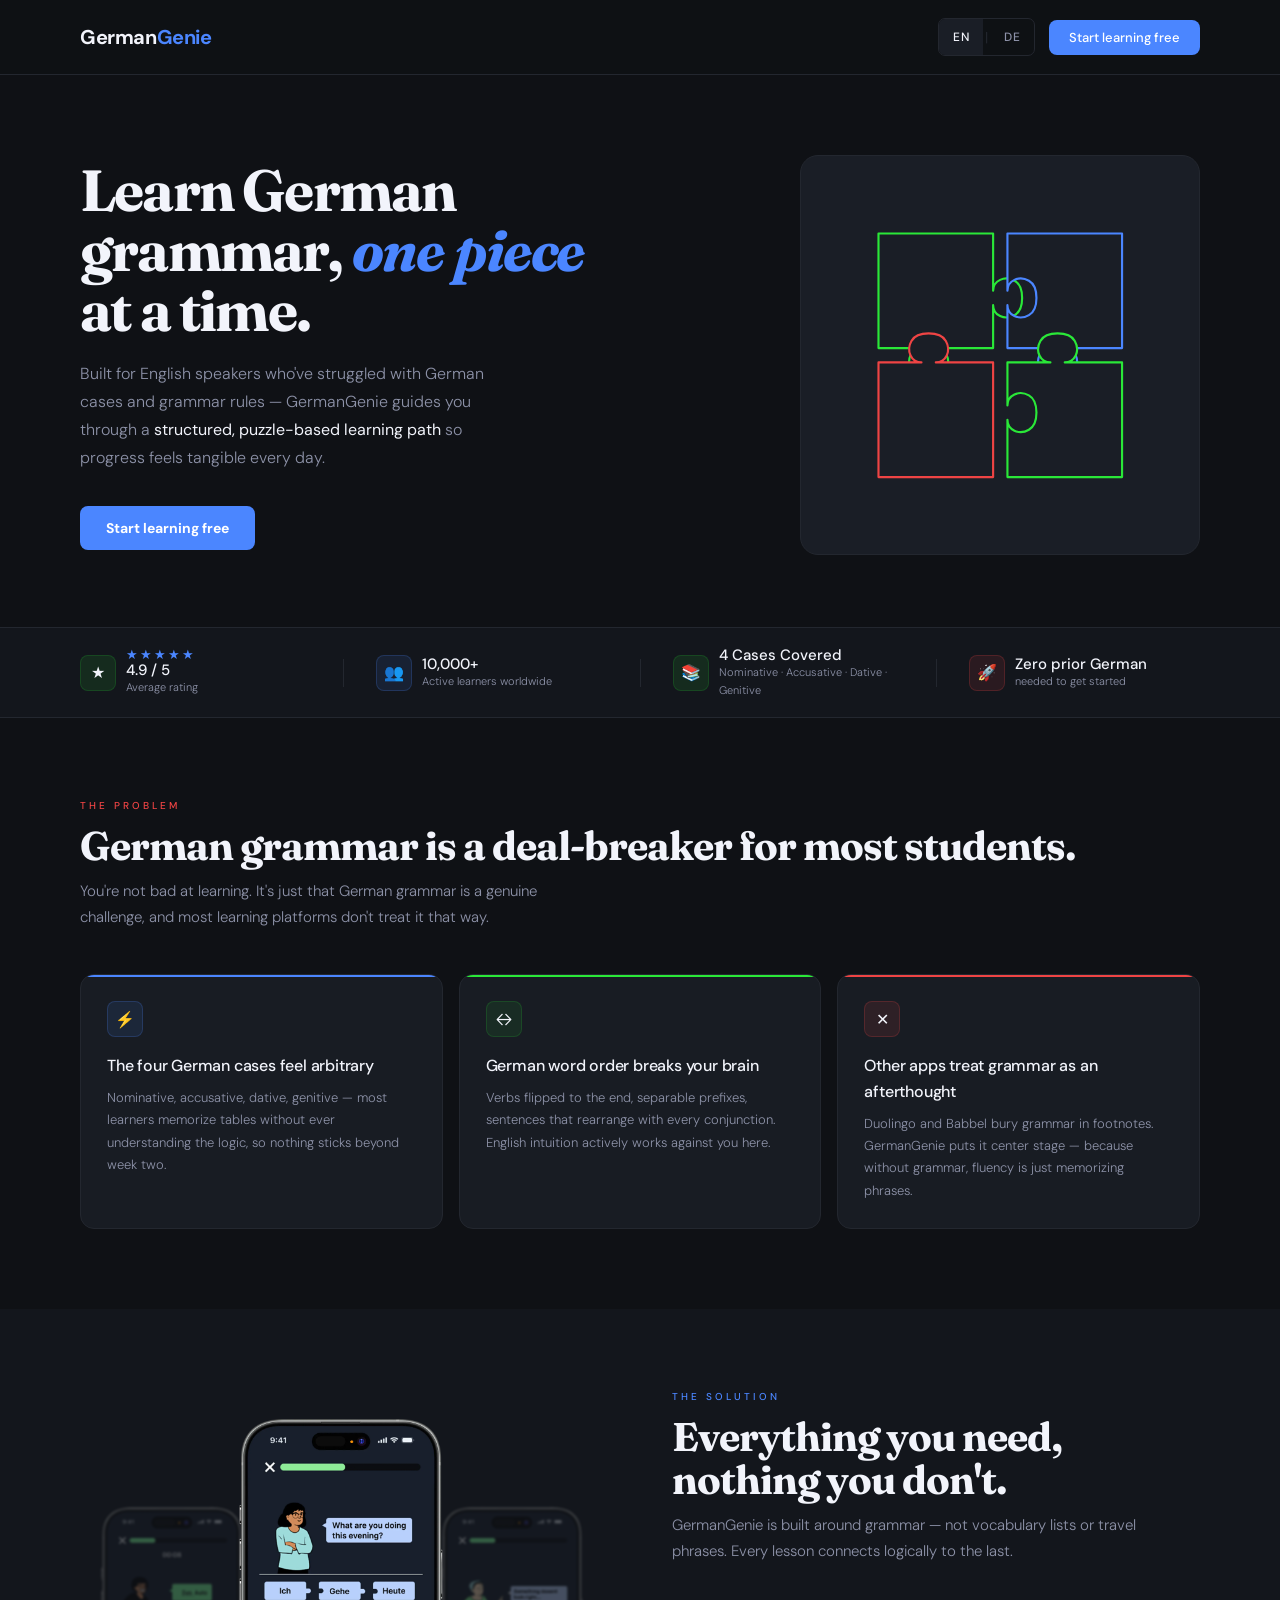
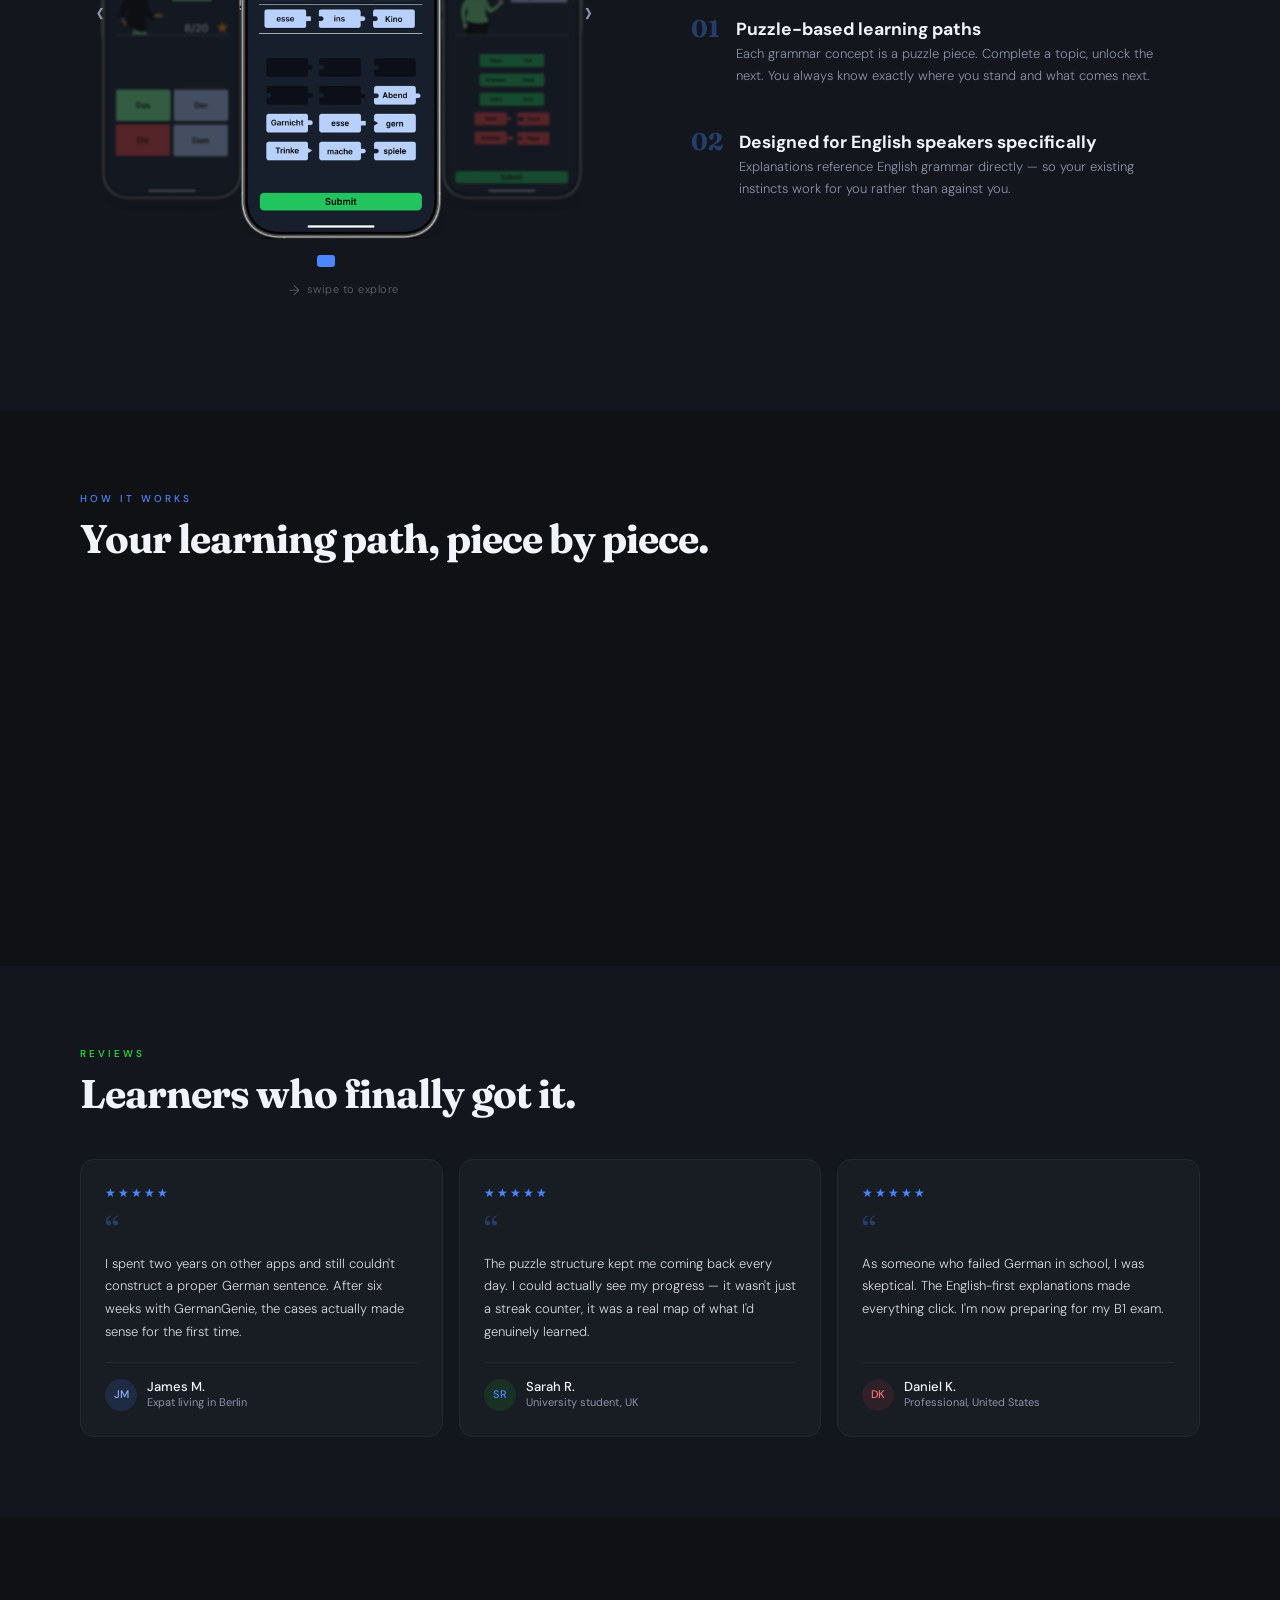
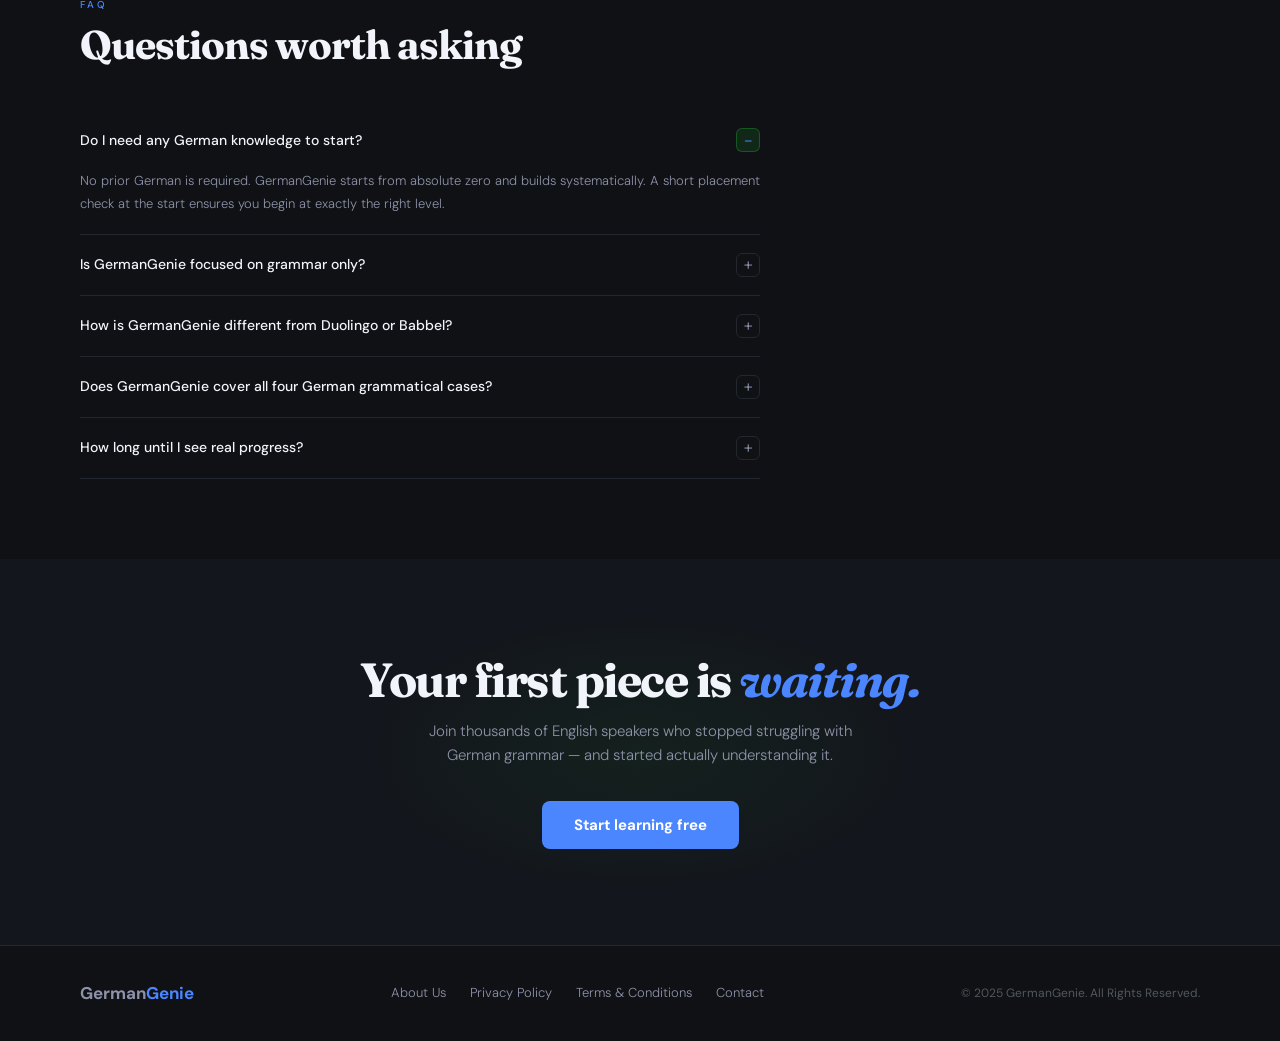
==== commit b83529e8: "updated index.html" ====
--- a/public/index.html
+++ b/public/index.html
@@ -169,33 +169,28 @@
           </button>
         </div>
       </div>
-      <div class="puzzle-zone" aria-hidden="true">
+     <div class="puzzle-zone" aria-hidden="true">
   <svg class="puzzle-svg" id="puzzle-svg" viewBox="0 0 200 200" xmlns="http://www.w3.org/2000/svg">
-
-    <!-- Top-left: UNCHANGED -->
+    <!-- Top-left: UNTOUCHED -->
     <g class="piece piece-1">
       <path d="M15,15 H95 V55 C95,48 103,44 110,48 C117,52 117,68 110,72 C103,76 95,72 95,65 V95 H55 C62,95 66,103 62,110 C58,117 42,117 38,110 C34,103 38,95 45,95 H15 Z"
             fill="#1A1E26" stroke="#2AE838" stroke-width="1.5" stroke-linejoin="round"/>
     </g>
-
-    <!-- Bottom-left: UNCHANGED -->
+    <!-- Top-right: socket on left (was flat, now indented) -->
+    <g class="piece piece-2">
+      <path d="M105,15 H185 V95 H145 C152,95 156,103 152,110 C148,117 132,117 128,110 C124,103 128,95 135,95 H105 V65 C105,72 113,76 120,72 C127,68 127,52 120,48 C113,44 105,48 105,55 Z"
+            fill="#1A1E26" stroke="#4B86FF" stroke-width="1.5" stroke-linejoin="round"/>
+    </g>
+    <!-- Bottom-left: UNTOUCHED -->
     <g class="piece piece-3">
       <path d="M15,105 H45 C38,105 34,97 38,90 C42,83 58,83 62,90 C66,97 62,105 55,105 H95 V185 H15 Z"
             fill="#1A1E26" stroke="#EF4444" stroke-width="1.5" stroke-linejoin="round"/>
     </g>
-
-    <!-- Top-right: socket on left edge matching top-left's tab -->
-    <g class="piece piece-2">
-      <path d="M105,15 H185 V95 H145 C152,95 156,103 152,110 C148,117 132,117 128,110 C124,103 128,95 135,95 H105 V65 C105,72 113,76 120,72 C127,68 127,52 120,48 C113,44 105,48 105,55 Z"
-            fill="#1A1E26" stroke="#4B86FF" stroke-width="1.5" stroke-linejoin="round"/>
-    </g>
-
-    <!-- Bottom-right: socket on left edge matching bottom-left's tab -->
+    <!-- Bottom-right: socket on left (was flat, now indented) -->
     <g class="piece piece-4">
       <path d="M105,105 H135 C128,105 124,97 128,90 C132,83 148,83 152,90 C156,97 152,105 145,105 H185 V185 H105 V145 C105,152 113,156 120,152 C127,148 127,132 120,128 C113,124 105,128 105,135 Z"
             fill="#1A1E26" stroke="#2AE838" stroke-width="1.5" stroke-linejoin="round"/>
     </g>
-
   </svg>
 </div>
     </section>
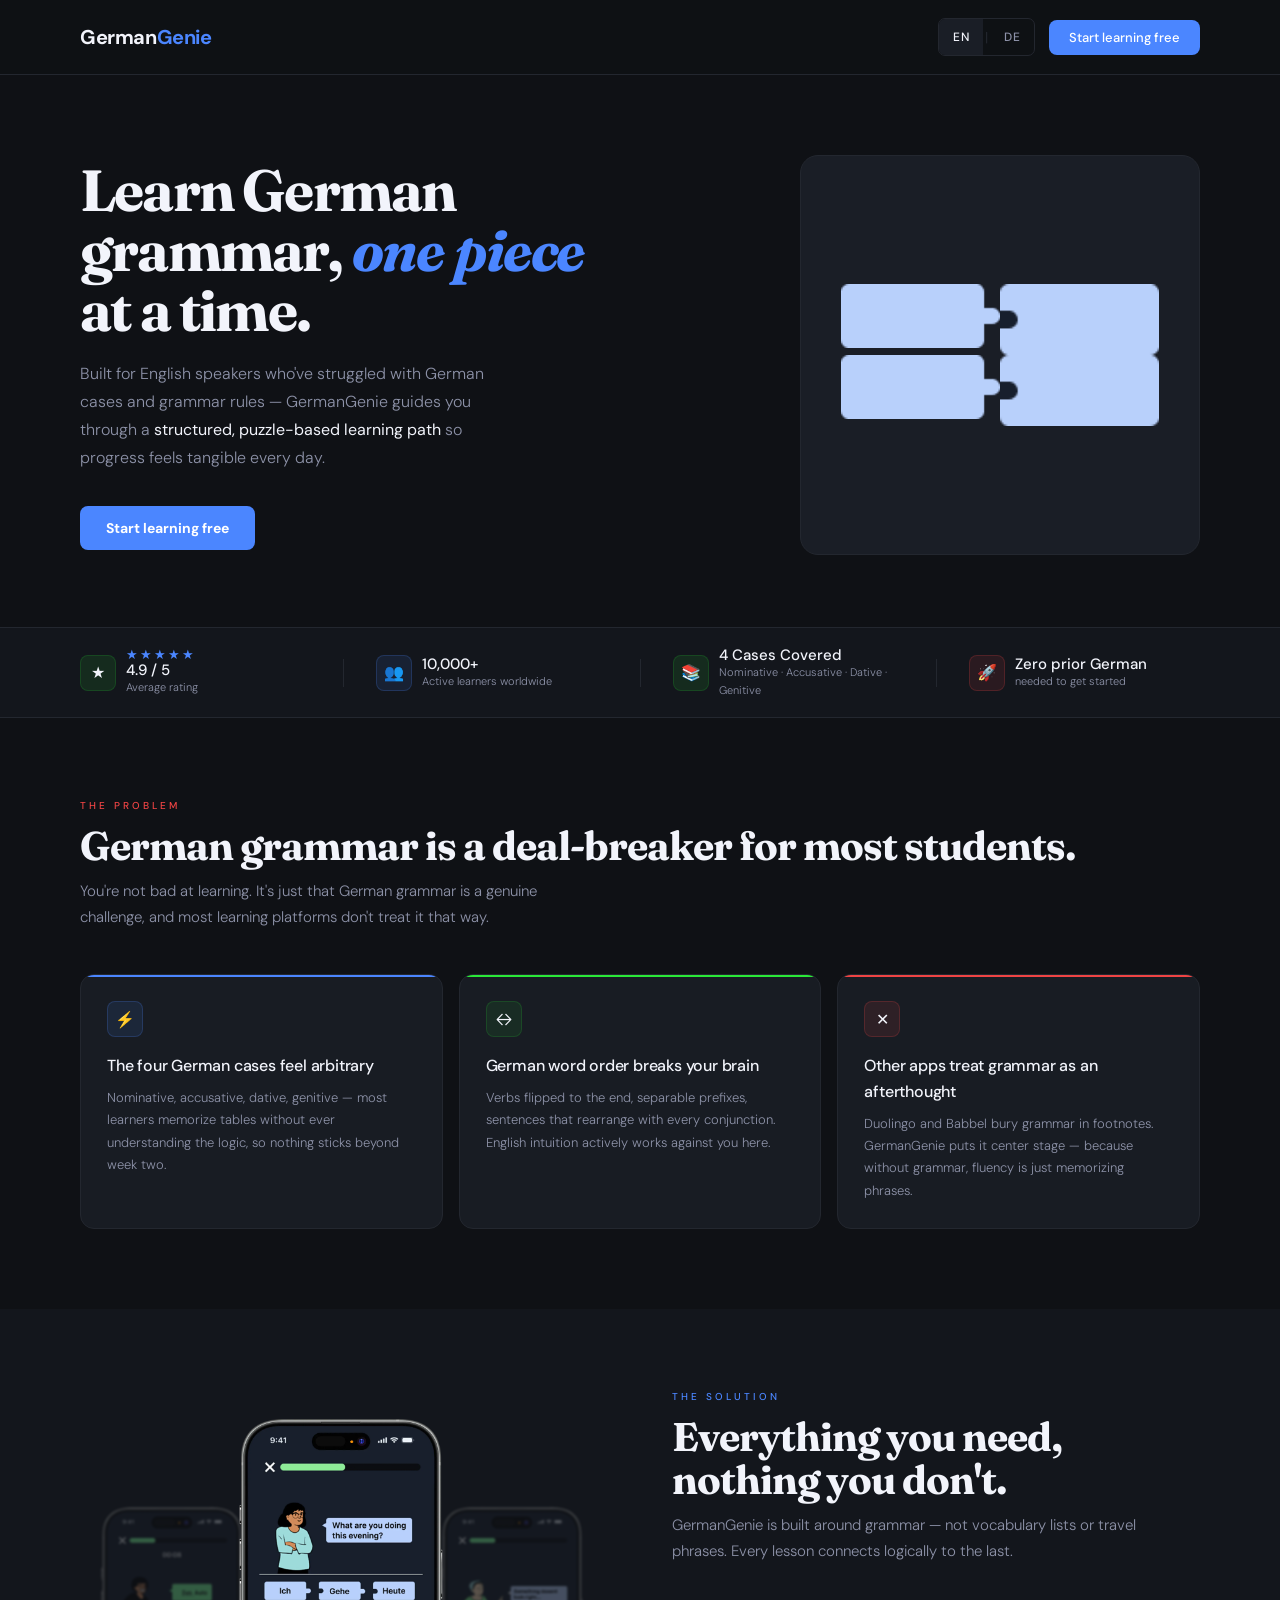
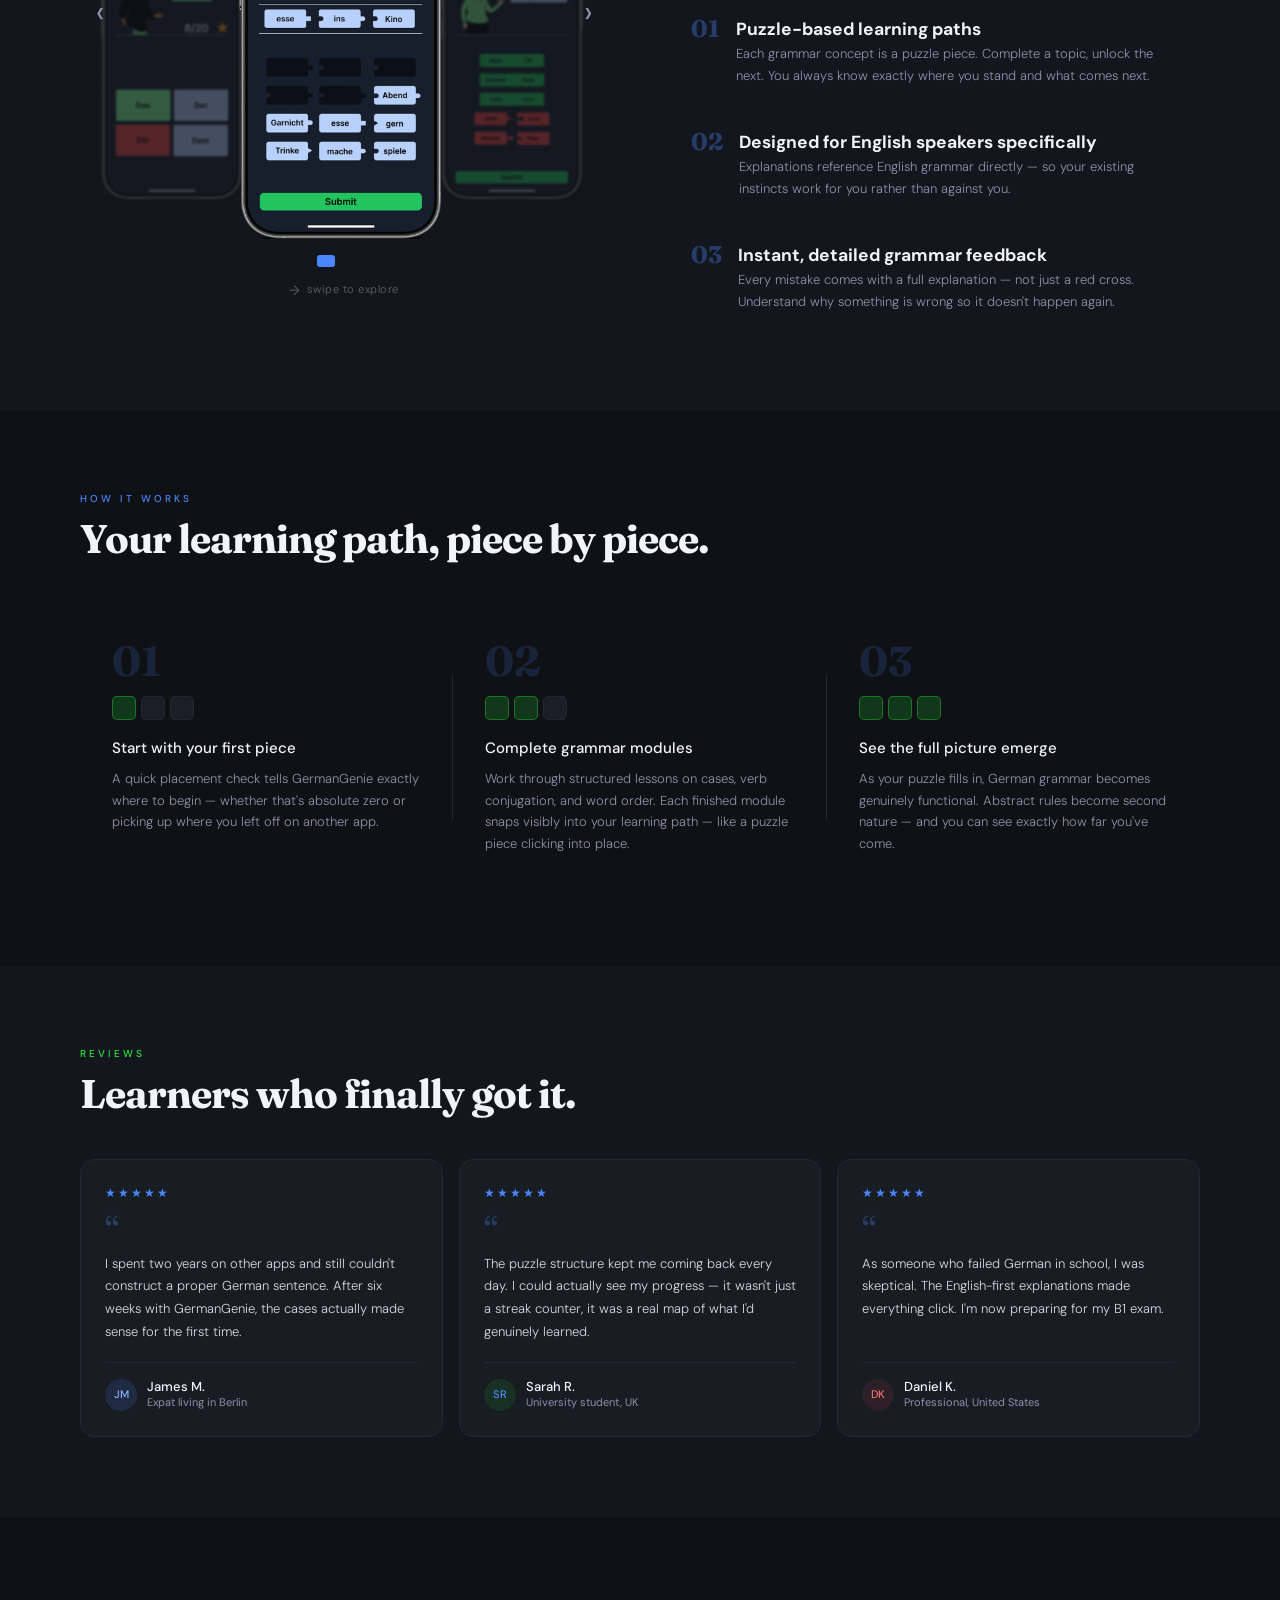
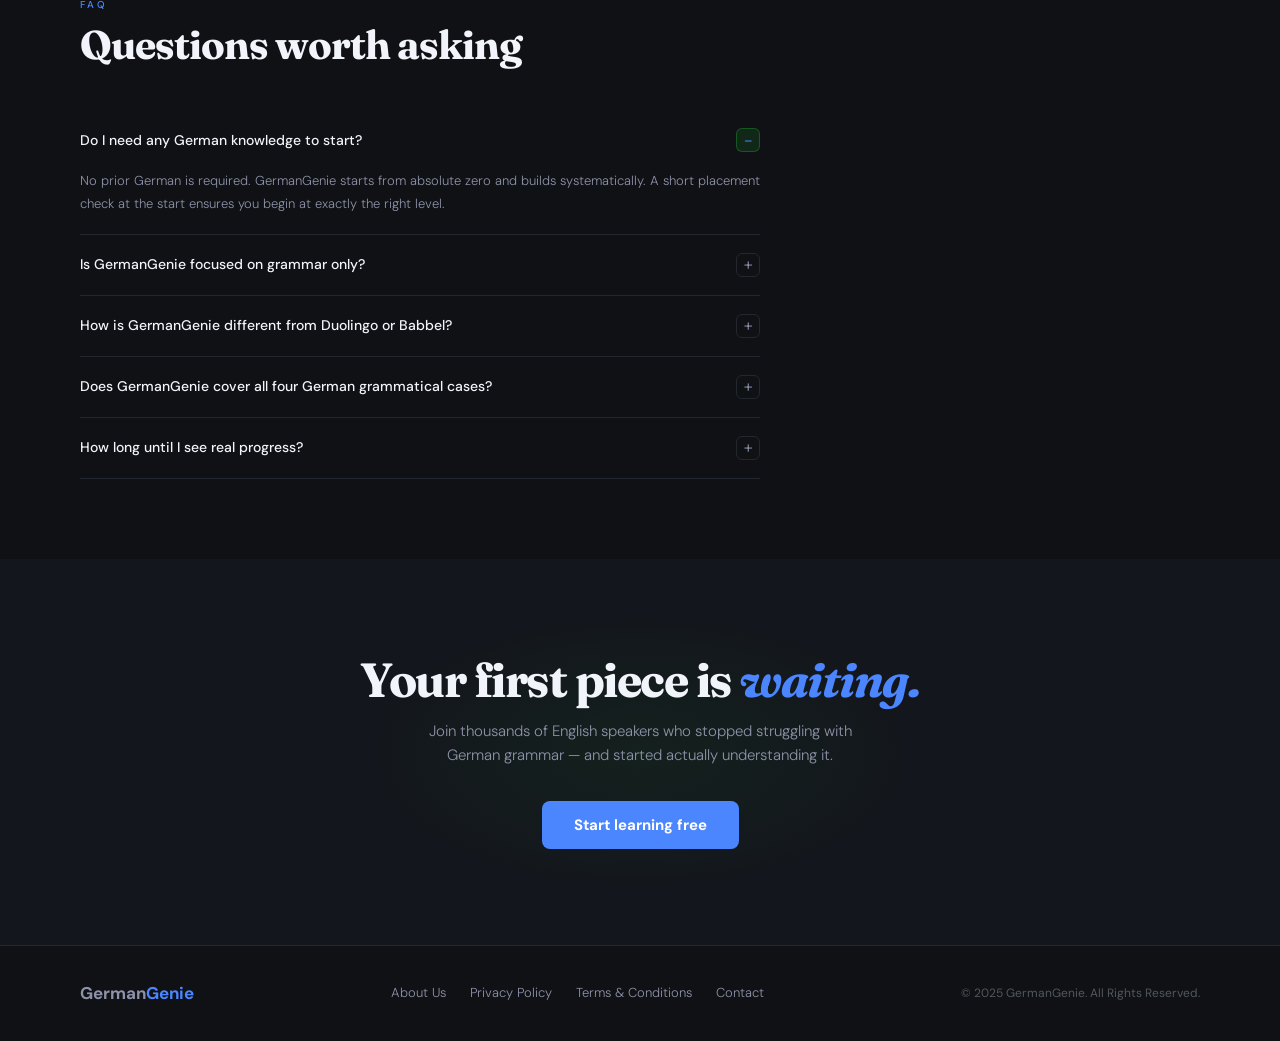
==== commit dd686955: "updated webpage animations" ====
--- a/public/index.html
+++ b/public/index.html
@@ -170,28 +170,12 @@
         </div>
       </div>
      <div class="puzzle-zone" aria-hidden="true">
-  <svg class="puzzle-svg" id="puzzle-svg" viewBox="0 0 200 200" xmlns="http://www.w3.org/2000/svg">
-    <!-- Top-left: UNTOUCHED -->
-    <g class="piece piece-1">
-      <path d="M15,15 H95 V55 C95,48 103,44 110,48 C117,52 117,68 110,72 C103,76 95,72 95,65 V95 H55 C62,95 66,103 62,110 C58,117 42,117 38,110 C34,103 38,95 45,95 H15 Z"
-            fill="#1A1E26" stroke="#2AE838" stroke-width="1.5" stroke-linejoin="round"/>
-    </g>
-    <!-- Top-right: socket on left (was flat, now indented) -->
-    <g class="piece piece-2">
-      <path d="M105,15 H185 V95 H145 C152,95 156,103 152,110 C148,117 132,117 128,110 C124,103 128,95 135,95 H105 V65 C105,72 113,76 120,72 C127,68 127,52 120,48 C113,44 105,48 105,55 Z"
-            fill="#1A1E26" stroke="#4B86FF" stroke-width="1.5" stroke-linejoin="round"/>
-    </g>
-    <!-- Bottom-left: UNTOUCHED -->
-    <g class="piece piece-3">
-      <path d="M15,105 H45 C38,105 34,97 38,90 C42,83 58,83 62,90 C66,97 62,105 55,105 H95 V185 H15 Z"
-            fill="#1A1E26" stroke="#EF4444" stroke-width="1.5" stroke-linejoin="round"/>
-    </g>
-    <!-- Bottom-right: socket on left (was flat, now indented) -->
-    <g class="piece piece-4">
-      <path d="M105,105 H135 C128,105 124,97 128,90 C132,83 148,83 152,90 C156,97 152,105 145,105 H185 V185 H105 V145 C105,152 113,156 120,152 C127,148 127,132 120,128 C113,124 105,128 105,135 Z"
-            fill="#1A1E26" stroke="#2AE838" stroke-width="1.5" stroke-linejoin="round"/>
-    </g>
-  </svg>
+  <div class="puzzle-grid">
+    <img src="images/puzzle-left.png"  alt="" class="piece piece-1" />
+    <img src="images/puzzle-right.png" alt="" class="piece piece-2" />
+    <img src="images/puzzle-left.png"  alt="" class="piece piece-3" />
+    <img src="images/puzzle-right.png" alt="" class="piece piece-4" />
+  </div>
 </div>
     </section>
 
--- a/public/css/style.css
+++ b/public/css/style.css
@@ -1178,3 +1178,15 @@
   }
 }
 
+.puzzle-grid {
+  display: grid;
+  grid-template-columns: 1fr 1fr;
+  gap: 0;
+  width: 80%;
+}
+
+.puzzle-grid img {
+  width: 100%;
+  height: auto;
+  display: block;
+}
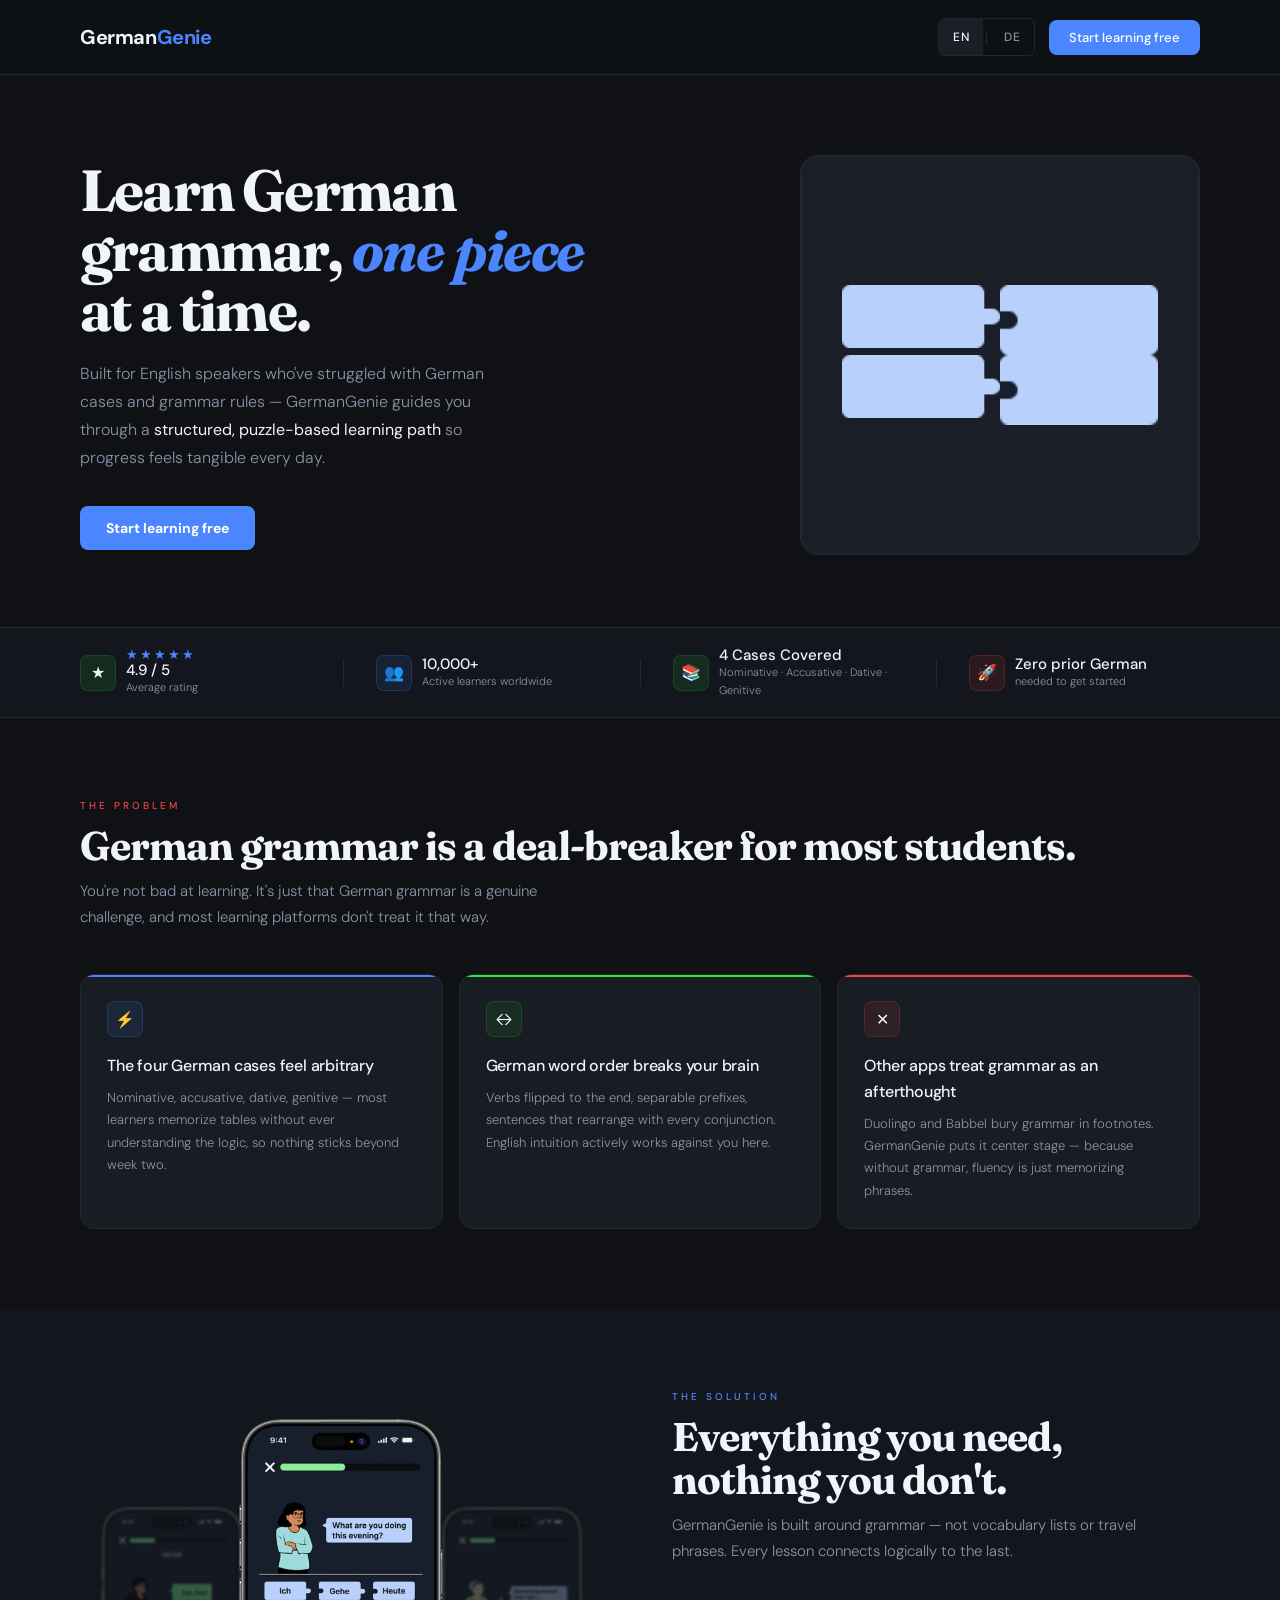
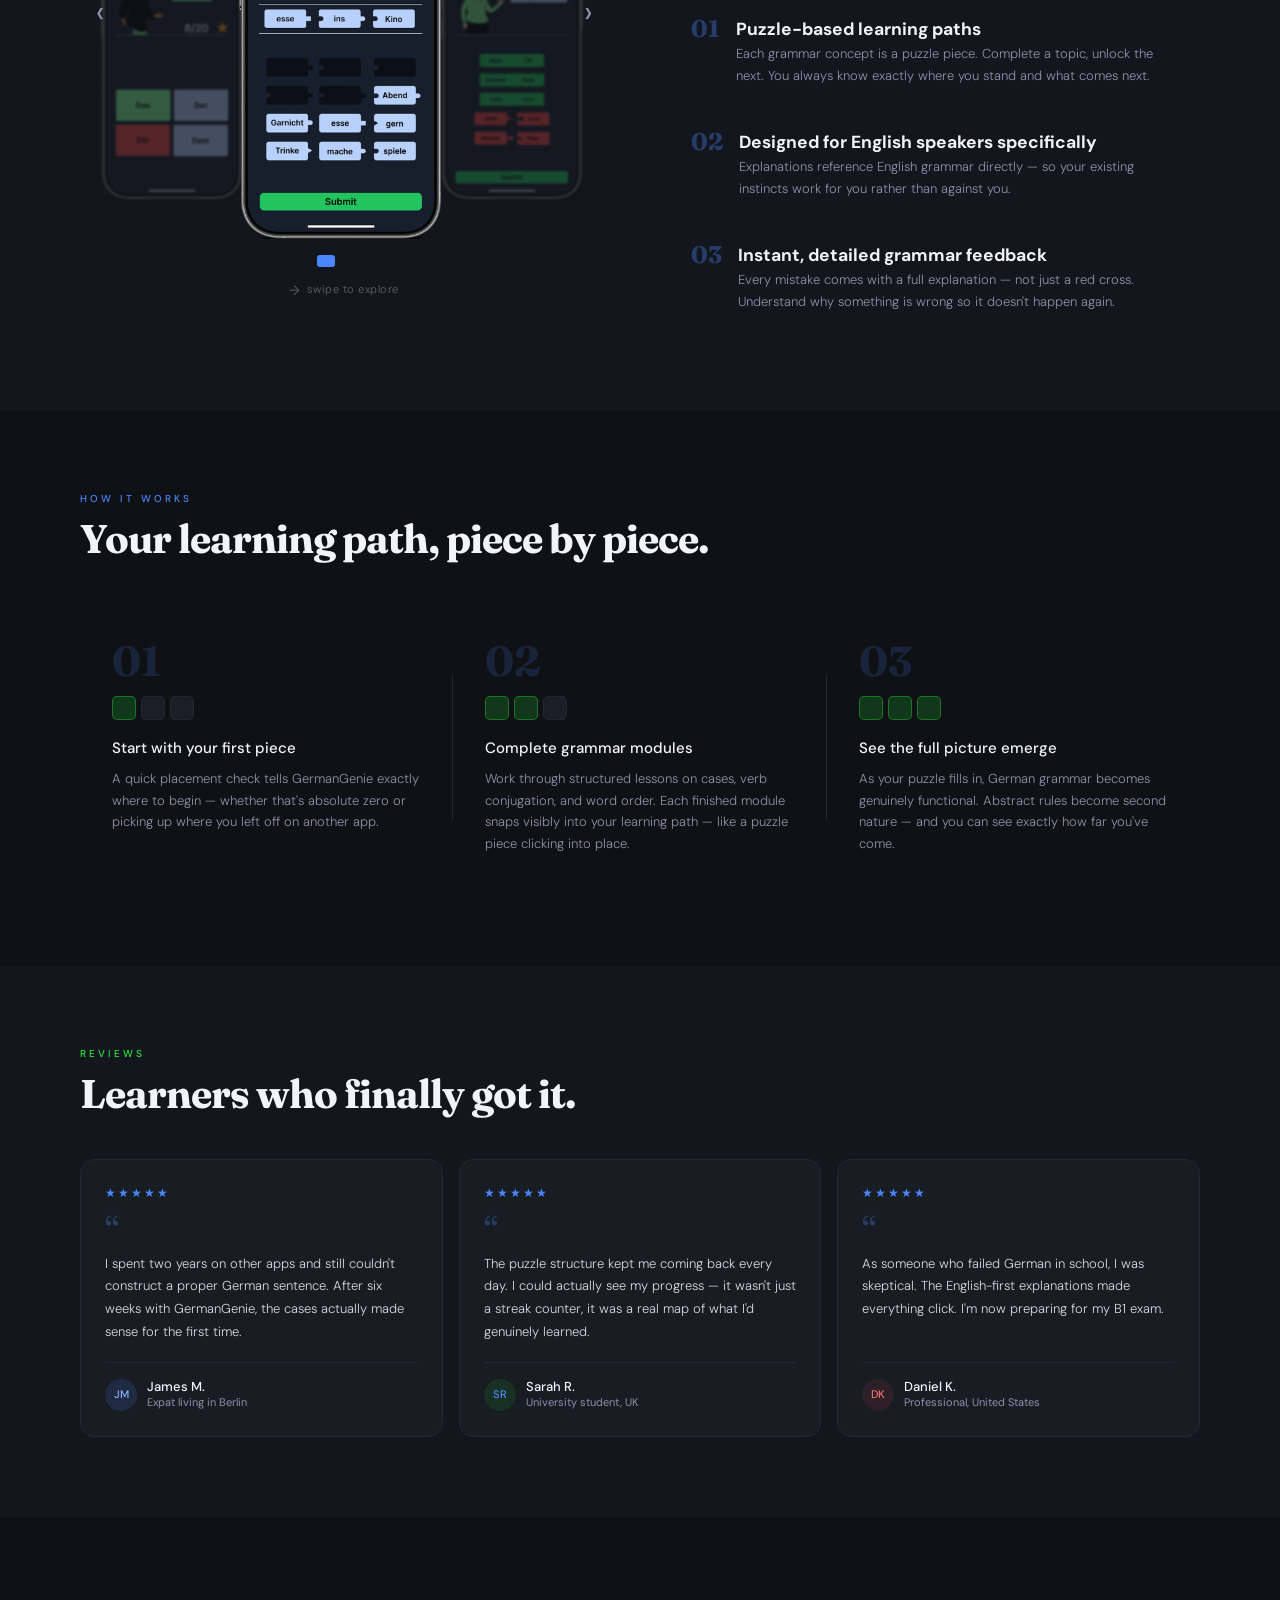
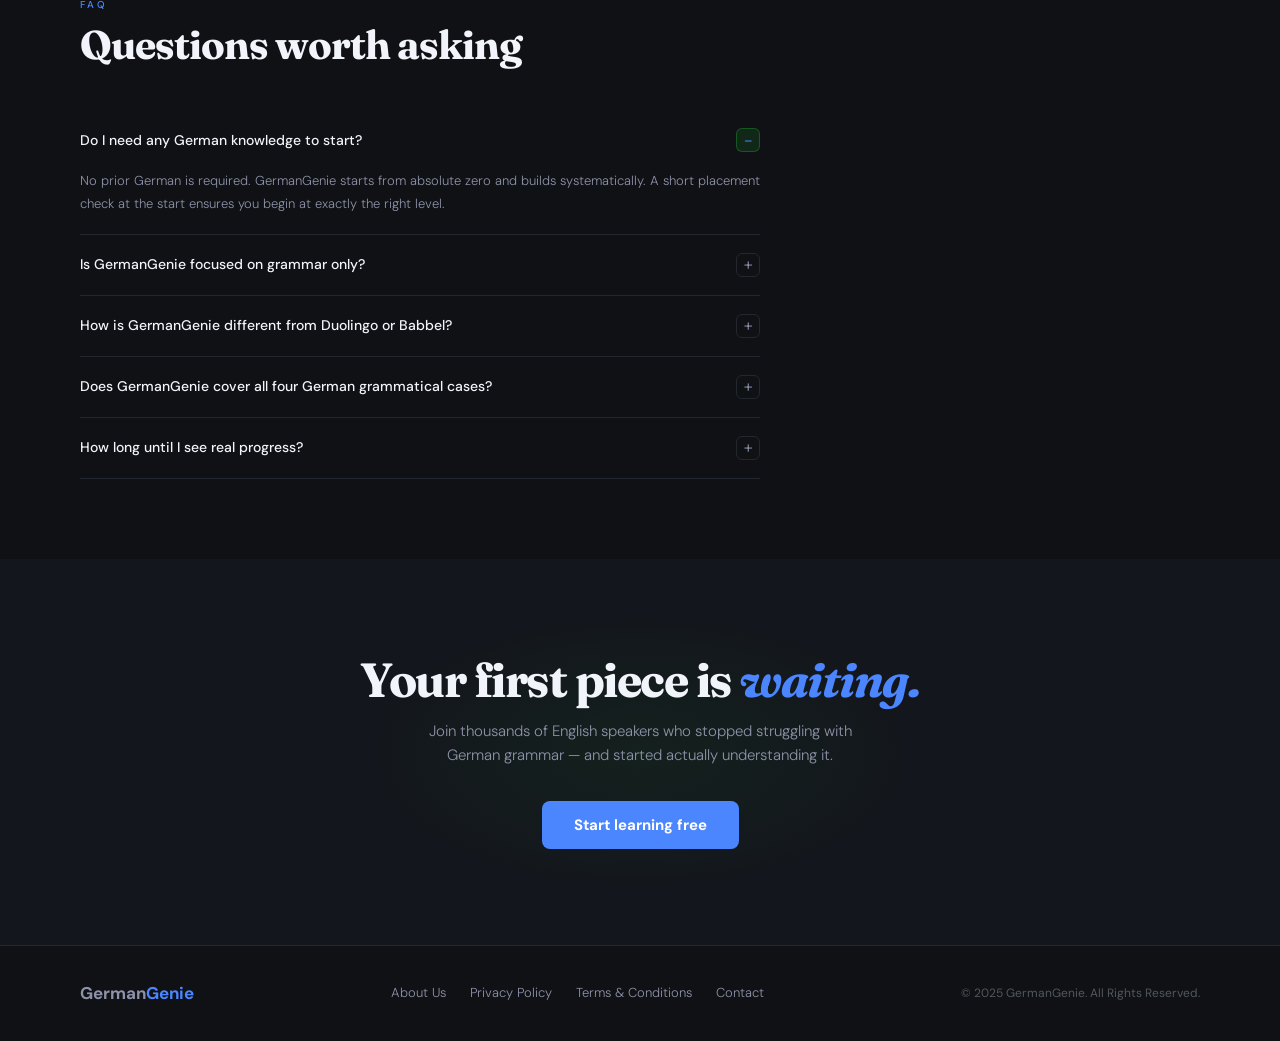
==== commit 894c9286: "update index.html" ====
--- a/public/index.html
+++ b/public/index.html
@@ -170,12 +170,14 @@
         </div>
       </div>
      <div class="puzzle-zone" aria-hidden="true">
+  <div class="puzzle-zone" aria-hidden="true">
   <div class="puzzle-grid">
-    <img src="images/puzzle-left.png"  alt="" class="piece piece-1" />
-    <img src="images/puzzle-right.png" alt="" class="piece piece-2" />
-    <img src="images/puzzle-left.png"  alt="" class="piece piece-3" />
-    <img src="images/puzzle-right.png" alt="" class="piece piece-4" />
+    <img src="images/puzzle-left.png"  alt="" class="piece piece-1" width="200" height="200" />
+    <img src="images/puzzle-right.png" alt="" class="piece piece-2" width="200" height="200" />
+    <img src="images/puzzle-left.png"  alt="" class="piece piece-3" width="200" height="200" />
+    <img src="images/puzzle-right.png" alt="" class="piece piece-4" width="200" height="200" />
   </div>
+</div>
 </div>
     </section>
 
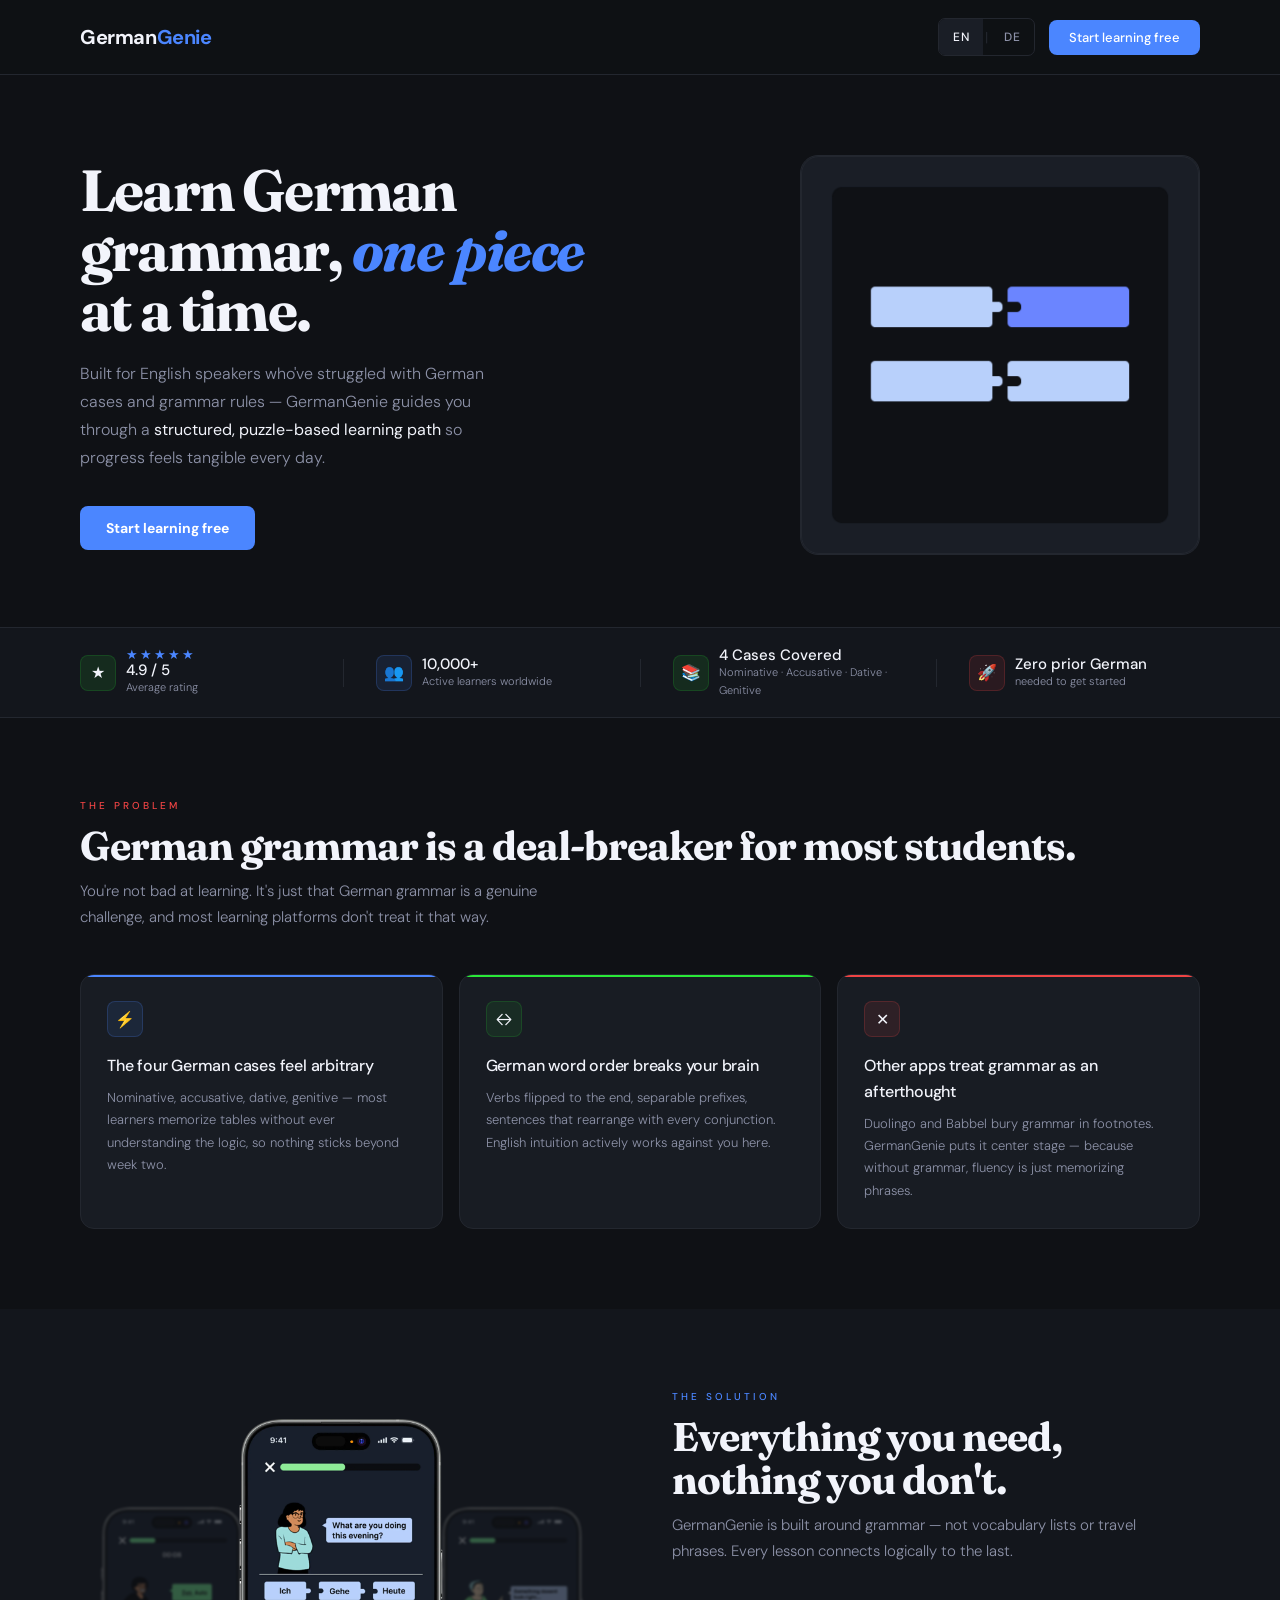
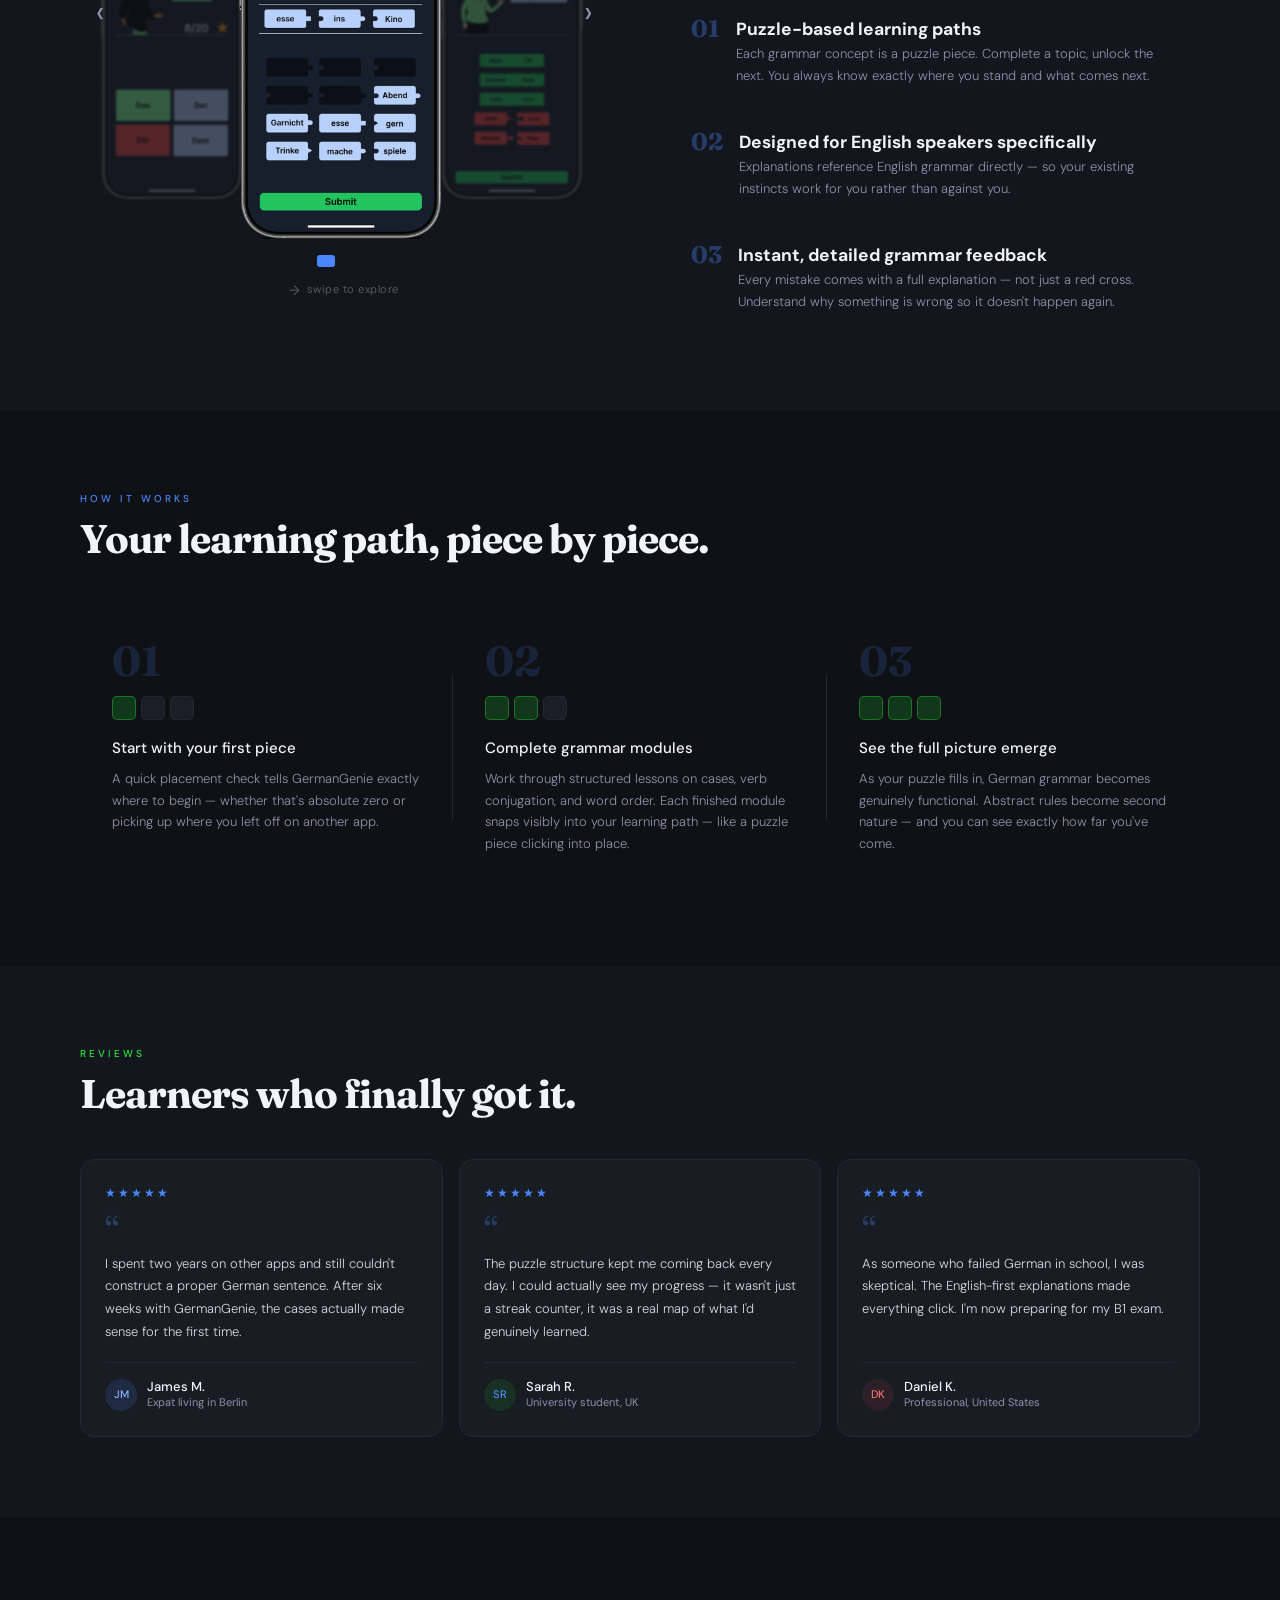
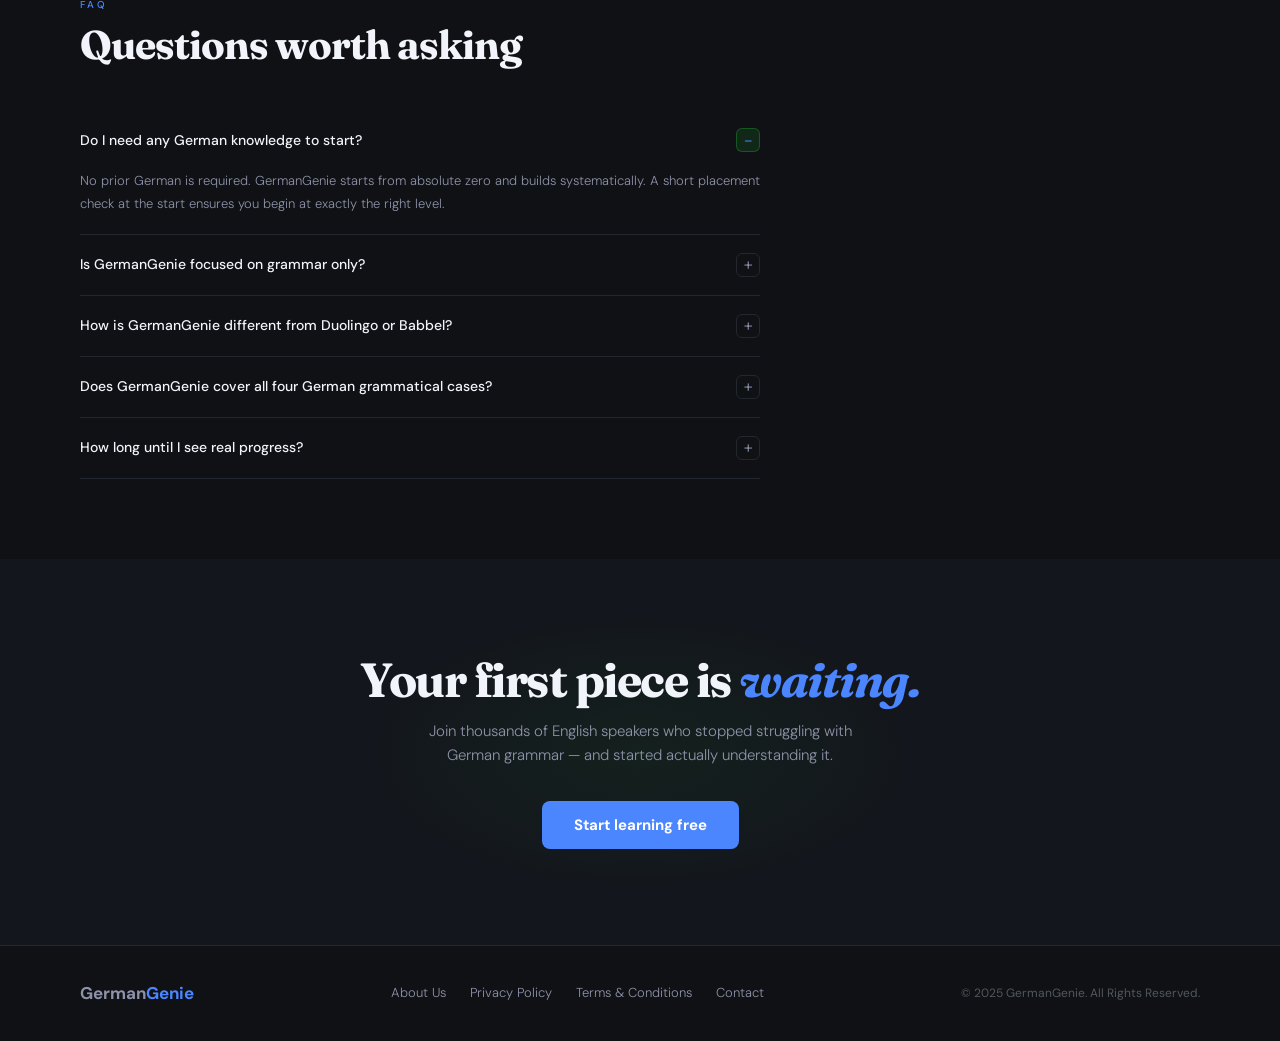
==== commit fee83047: "updated hero image" ====
--- a/public/index.html
+++ b/public/index.html
@@ -171,12 +171,7 @@
       </div>
      <div class="puzzle-zone" aria-hidden="true">
   <div class="puzzle-zone" aria-hidden="true">
-  <div class="puzzle-grid">
-    <img src="images/puzzle-left.png"  alt="" class="piece piece-1" width="200" height="200" />
-    <img src="images/puzzle-right.png" alt="" class="piece piece-2" width="200" height="200" />
-    <img src="images/puzzle-left.png"  alt="" class="piece piece-3" width="200" height="200" />
-    <img src="images/puzzle-right.png" alt="" class="piece piece-4" width="200" height="200" />
-  </div>
+  <img src="images/hero-image.png" alt="" class="hero-img-anim" width="398" height="398" />
 </div>
 </div>
     </section>
--- a/public/css/style.css
+++ b/public/css/style.css
@@ -1178,15 +1178,17 @@
   }
 }
 
-.puzzle-grid {
-  display: grid;
-  grid-template-columns: 1fr 1fr;
-  gap: 0;
-  width: 80%;
-}
-
-.puzzle-grid img {
-  width: 100%;
+.hero-img-anim {
+  width: 85%;
   height: auto;
-  display: block;
+  opacity: 0;
+  transform: translateY(20px);
+  animation: heroImgIn 0.8s cubic-bezier(0.34, 1.56, 0.64, 1) 0.3s forwards;
+}
+
+@keyframes heroImgIn {
+  to {
+    opacity: 1;
+    transform: translateY(0);
+  }
 }
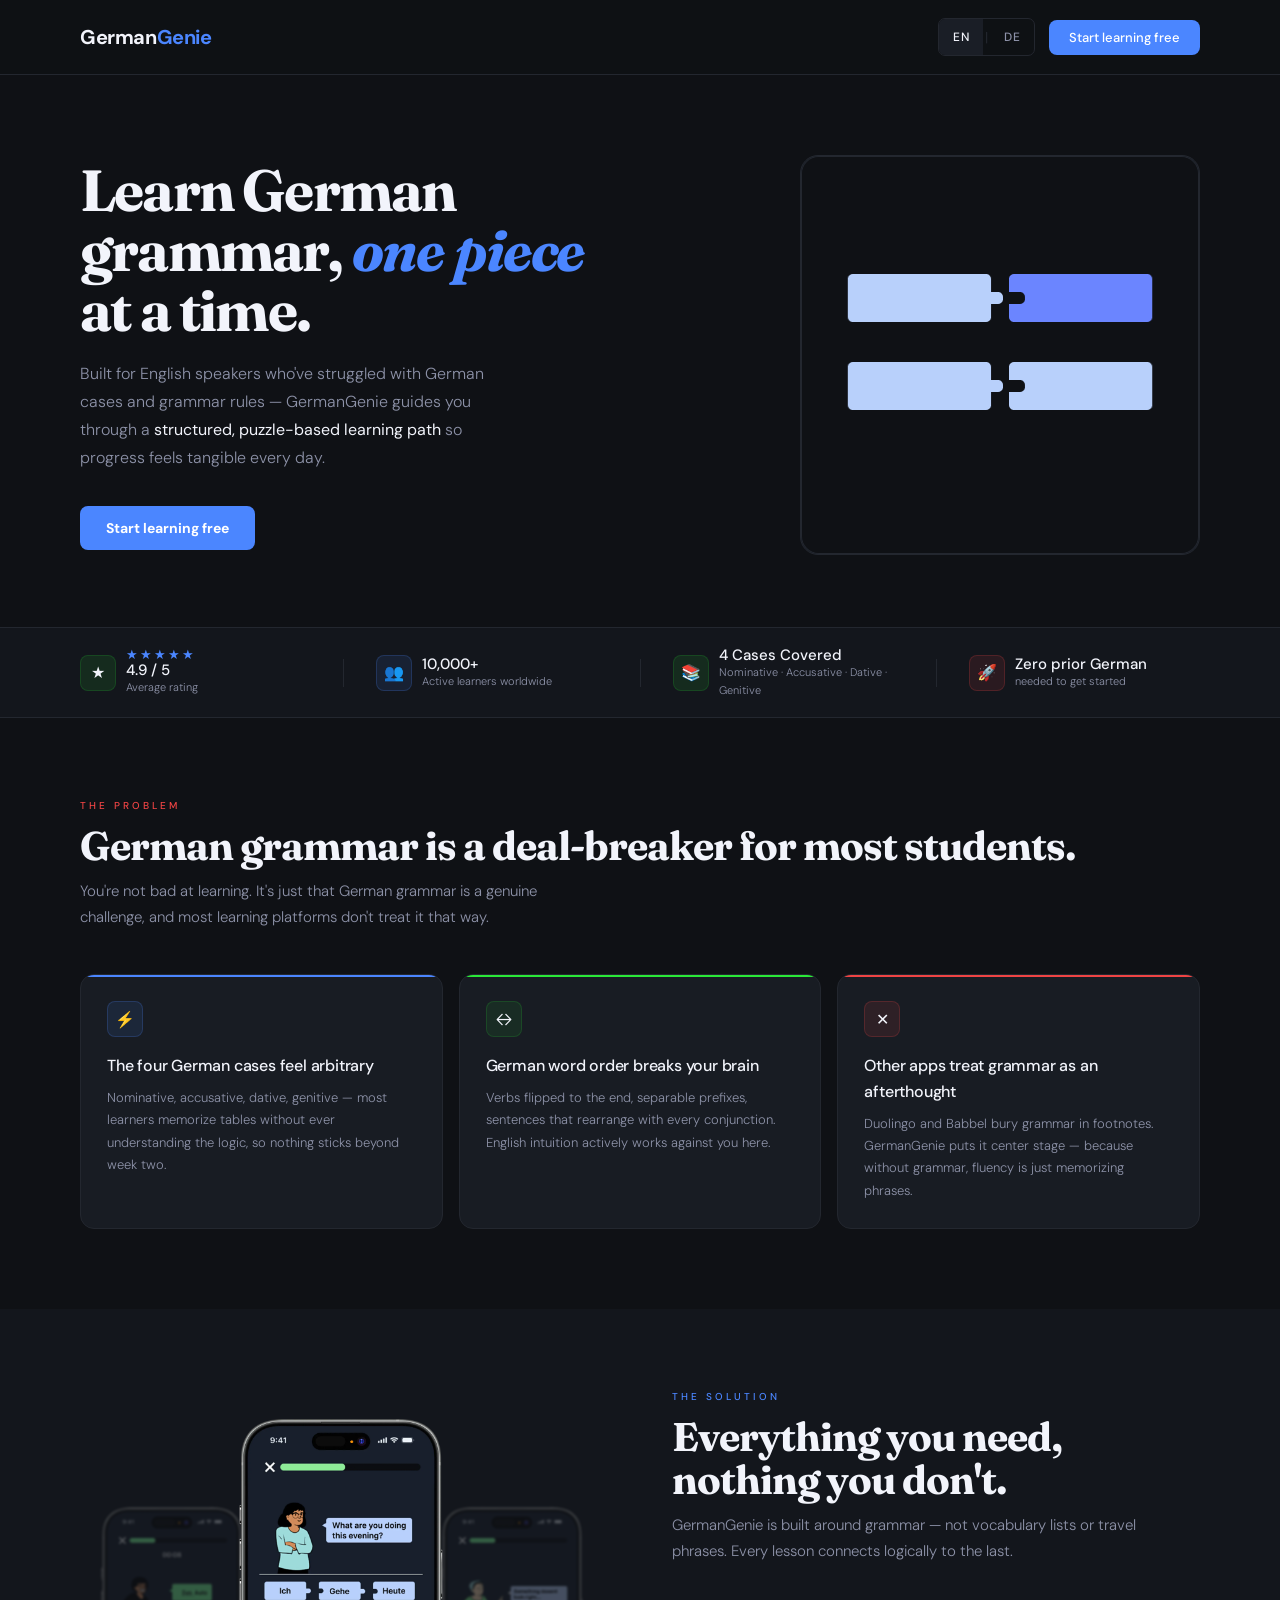
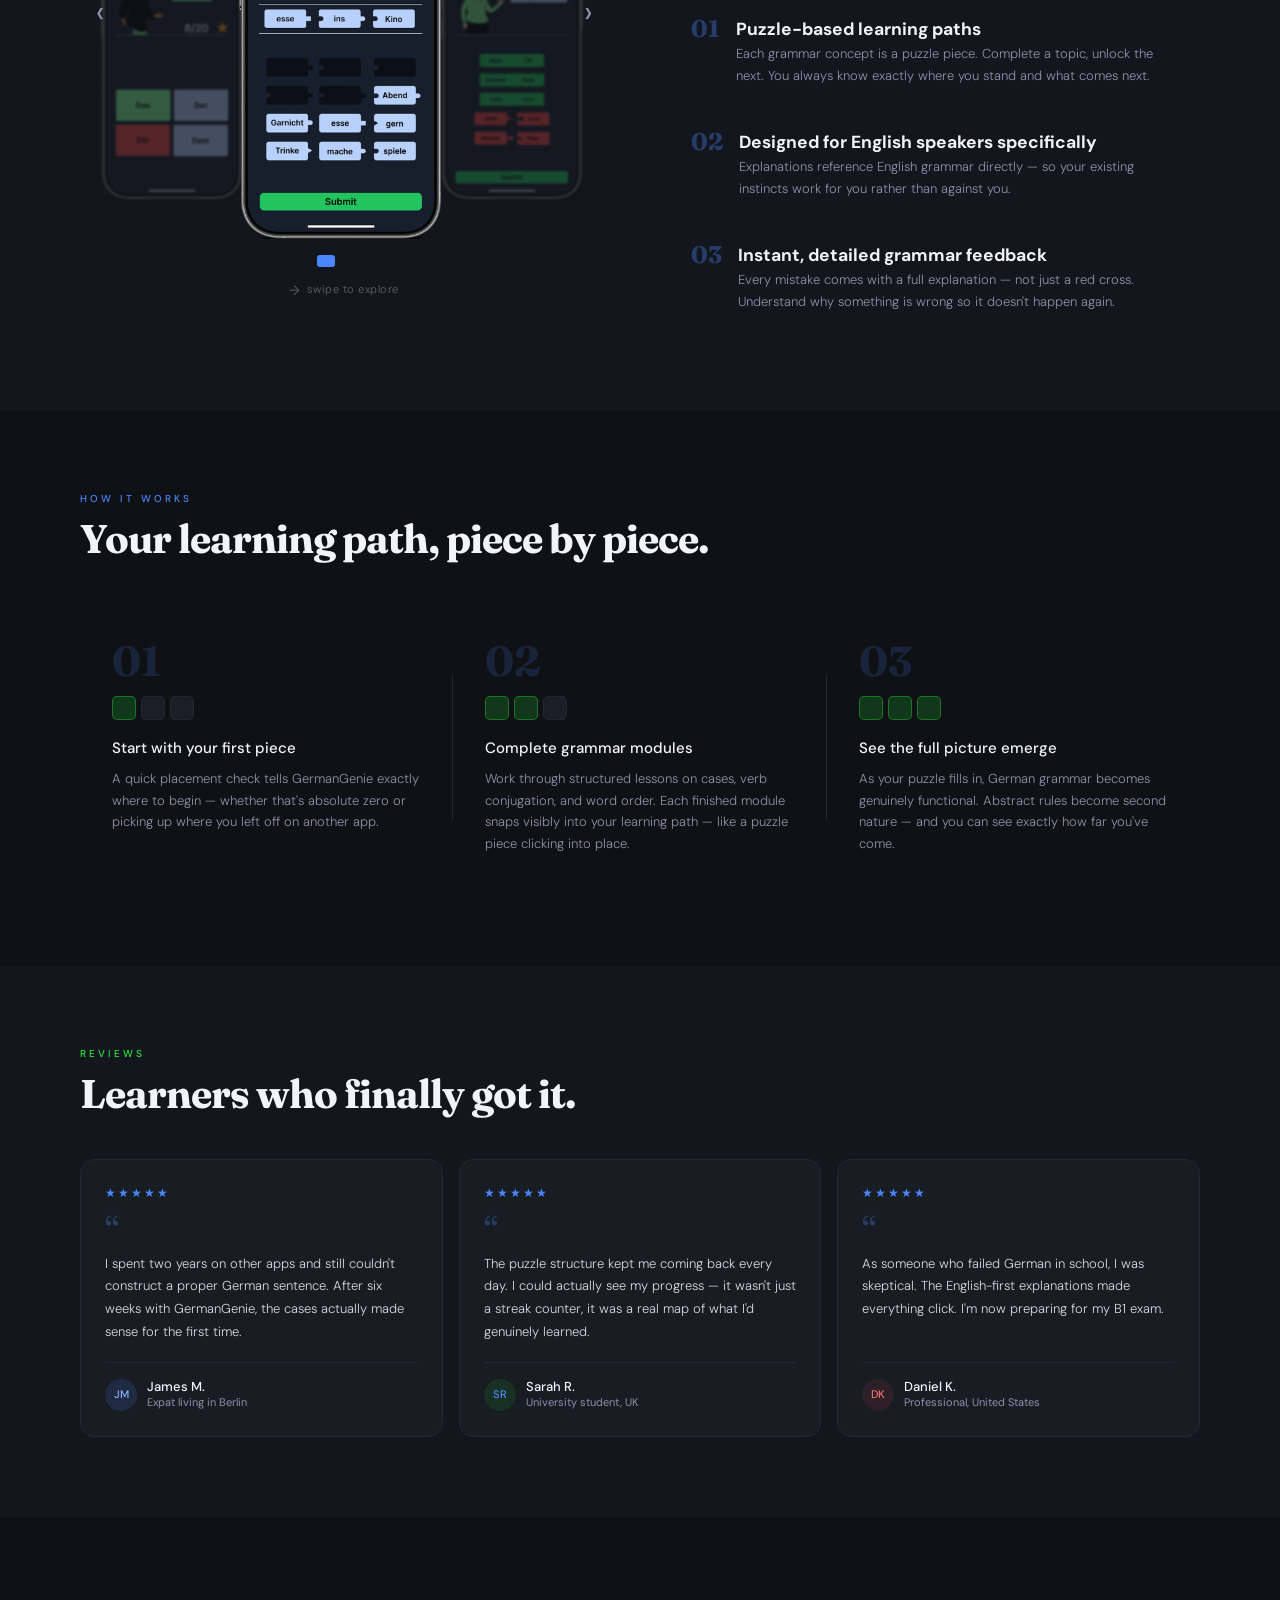
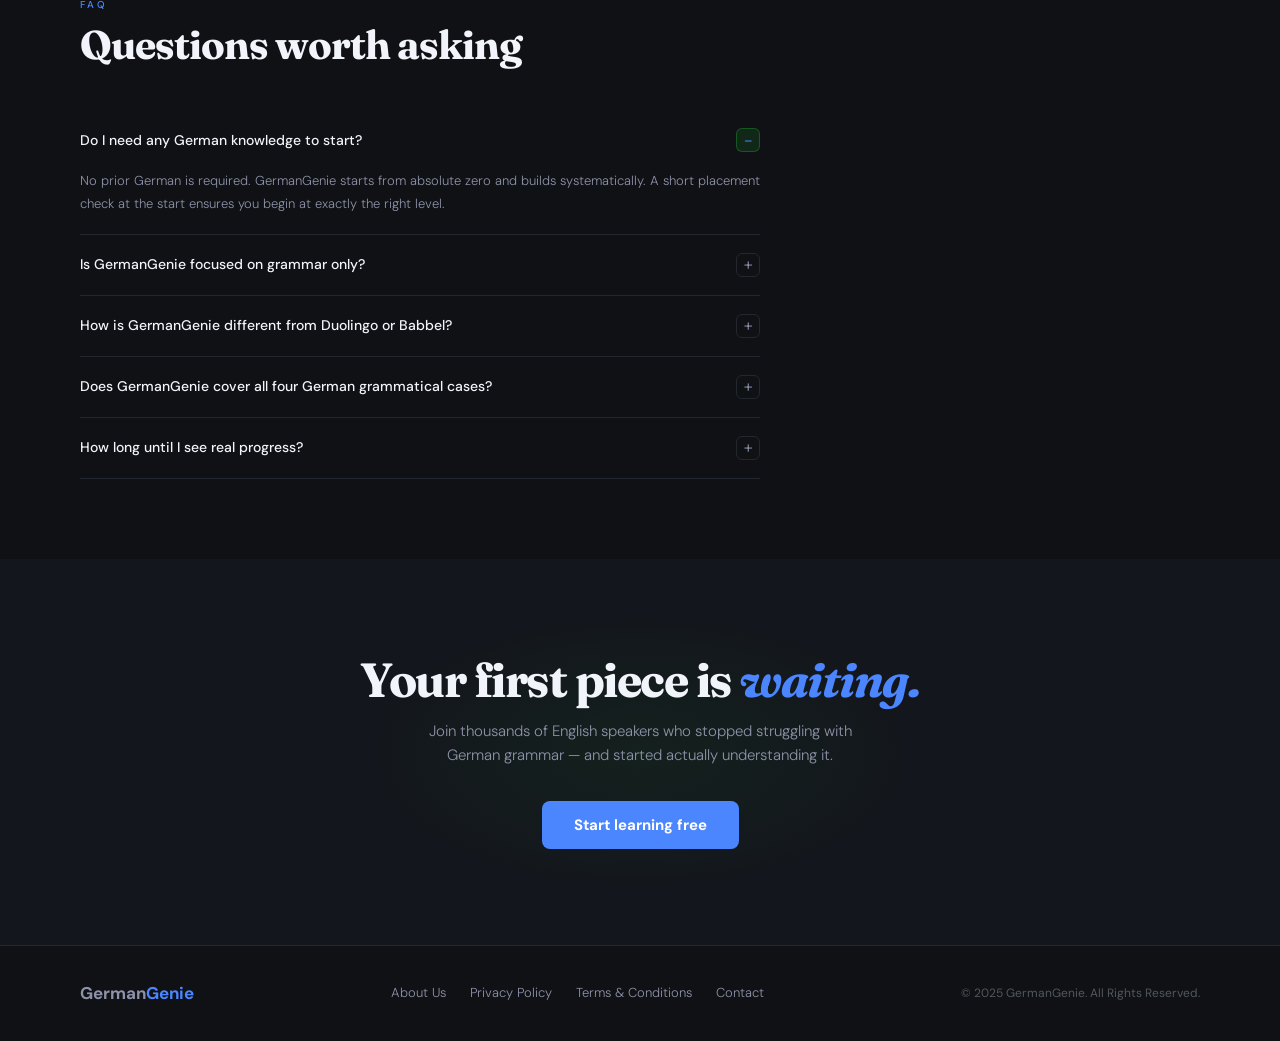
==== commit 4a86c71f: "updated index.html" ====
--- a/public/index.html
+++ b/public/index.html
@@ -35,9 +35,12 @@
     <link href="https://fonts.googleapis.com/css2?family=Fraunces:ital,wght@0,700;1,700&family=DM+Sans:wght@300;400;500&display=swap" rel="stylesheet" />
   </noscript>
 
-  <link rel="preload" href="images/app-screen-exercise.webp" as="image" />
-
-  <link rel="stylesheet" href="css/style.css" />
+  <link rel="preload" href="images/app-screen-exercise.webp" as="image" /> 
+<link rel="preload" href="/css/style.css" as="style" onload="this.rel='stylesheet'">
+<noscript>
+  <link rel="stylesheet" href="/css/style.css">
+</noscript>
+  
  
 
   <script type="application/ld+json">
--- a/css/style.css
+++ b/css/style.css
@@ -0,0 +1,1180 @@
+
+
+*, *::before, *::after {
+  margin: 0;
+  padding: 0;
+  box-sizing: border-box;
+}
+
+html {
+  scroll-behavior: smooth;
+}
+
+body {
+  -webkit-font-smoothing: antialiased;
+  -moz-osx-font-smoothing: grayscale;
+  min-height: 100vh;
+}
+
+img, svg {
+  display: block;
+  max-width: 100%;
+}
+
+button {
+  cursor: pointer;
+  font-family: inherit;
+}
+
+a {
+  color: inherit;
+}
+
+ul, ol {
+  list-style: none;
+}
+
+
+
+:root {
+  
+  --bg:       #0F1115;
+  --bg2:      #13161C;
+  --bg3:      #1A1E26;
+  --bg4:      #1E222B;
+  --accent:   #4B86FF;
+  --accent-d: #3a70e0;
+  --blue:     #4B86FF;
+  --blue-l:   #8DB0FB;
+  --red:      #EF4444;
+  --text:     #F2F4FB;
+  --muted:    #8D92A8;
+  --border:   #23272F;
+  --card:     #181C23;
+
+
+  --font-display: 'Fraunces', serif;
+  --font-body:    'DM Sans', sans-serif;
+
+  --space-xs:  8px;
+  --space-sm:  16px;
+  --space-md:  32px;
+  --space-lg:  48px;
+  --space-xl:  80px;
+
+ 
+  --radius:    14px;
+  --radius-sm: 8px;
+  --radius-lg: 18px;
+}
+
+
+body {
+  background: var(--bg);
+  color: var(--text);
+  font-family: var(--font-body);
+  font-size: 15px;
+  line-height: 1.6;
+}
+
+
+.nav {
+  display: flex;
+  align-items: center;
+  justify-content: space-between;
+  padding: 18px var(--space-xl);
+  border-bottom: 1px solid var(--border);
+  position: sticky;
+  top: 0;
+  background: rgba(15, 17, 21, 0.94);
+  backdrop-filter: blur(12px);
+  -webkit-backdrop-filter: blur(12px);
+  z-index: 100;
+}
+
+.nav-right {
+  display: flex;
+  align-items: center;
+  gap: 14px;
+}
+
+
+section {
+  padding: var(--space-xl);
+}
+
+.section-alt {
+  background: var(--bg2);
+}
+
+
+.hero {
+  display: grid;
+  grid-template-columns: 1fr 1fr;
+  gap: 48px;
+  align-items: center;
+  padding: var(--space-xl);
+  padding-bottom: 72px;
+  min-height: 520px;
+}
+
+
+.proof-bar {
+  border-top: 1px solid var(--border);
+  border-bottom: 1px solid var(--border);
+  background: var(--bg2);
+  padding: 18px var(--space-xl);
+  display: flex;
+  align-items: center;
+}
+
+.proof-item {
+  display: flex;
+  align-items: center;
+  gap: 10px;
+  flex: 1;
+  padding: 0 var(--space-md);
+}
+
+.proof-item:first-child { padding-left: 0; }
+.proof-item:last-child  { padding-right: 0; }
+
+.proof-divider {
+  width: 1px;
+  height: 28px;
+  background: var(--border);
+  flex-shrink: 0;
+}
+
+
+.pain-header {
+  margin-bottom: 44px;
+}
+
+.pain-grid {
+  display: grid;
+  grid-template-columns: repeat(3, 1fr);
+  gap: 16px;
+}
+
+
+.features-layout {
+  display: grid;
+  grid-template-columns: 1fr 1fr;
+  gap: 64px;
+  align-items: center;
+}
+
+.features-list {
+  display: flex;
+  flex-direction: column;
+  gap: 4px;
+  margin-top: var(--space-md);
+}
+
+
+.steps {
+  display: grid;
+  grid-template-columns: repeat(3, 1fr);
+  margin-top: var(--space-lg);
+}
+
+.step {
+  padding: var(--space-md);
+  position: relative;
+}
+
+.step:not(:last-child)::after {
+  content: '';
+  position: absolute;
+  right: 0;
+  top: 50%;
+  transform: translateY(-50%);
+  width: 1px;
+  height: 52%;
+  background: var(--border);
+}
+
+.testi-grid {
+  display: grid;
+  grid-template-columns: repeat(3, 1fr);
+  gap: 16px;
+  margin-top: 44px;
+}
+
+
+.faq-list {
+  max-width: 680px;
+  margin-top: 44px;
+}
+
+
+.cta-section {
+  text-align: center;
+  padding: 96px var(--space-xl);
+  background: var(--bg2);
+  position: relative;
+  overflow: hidden;
+}
+
+footer {
+  padding: 34px var(--space-xl);
+  border-top: 1px solid var(--border);
+  display: flex;
+  align-items: center;
+  justify-content: space-between;
+  flex-wrap: wrap;
+  gap: var(--space-sm);
+}
+
+.footer-links {
+  display: flex;
+  gap: 24px;
+  flex-wrap: wrap;
+}
+
+
+@media (max-width: 1024px) {
+
+  .nav {
+    padding: 16px 40px;
+  }
+
+  section {
+    padding: 60px 40px;
+  }
+
+  .hero {
+    padding: 60px 40px;
+    gap: 32px;
+    min-height: auto;
+  }
+
+  .hero h1 {
+    font-size: 44px;
+  }
+
+  .proof-bar {
+    padding: 16px 40px;
+    flex-wrap: wrap;
+    gap: 16px;
+  }
+
+  .proof-item {
+    padding: 0 16px;
+  }
+
+  .pain-grid {
+    grid-template-columns: repeat(3, 1fr);
+    gap: 12px;
+  }
+
+  .features-layout {
+    gap: 40px;
+  }
+
+  .steps {
+    gap: 0;
+  }
+
+  .testi-grid {
+    grid-template-columns: repeat(3, 1fr);
+    gap: 12px;
+  }
+
+  .cta-section {
+    padding: 72px 40px;
+  }
+
+  footer {
+    padding: 28px 40px;
+  }
+}
+
+
+@media (max-width: 767px) {
+
+  .nav {
+    padding: 14px 20px;
+    flex-wrap: wrap;
+    gap: 12px;
+  }
+
+  .nav-right {
+    gap: 10px;
+  }
+
+  .btn-nav {
+    font-size: 12px;
+    padding: 8px 14px;
+  }
+
+  section {
+    padding: 48px 20px;
+  }
+
+
+  .hero {
+    grid-template-columns: 1fr;
+    padding: 48px 20px;
+    gap: 36px;
+    min-height: auto;
+  }
+
+  .hero h1 {
+    font-size: 36px;
+    letter-spacing: -1px;
+  }
+
+  .hero-sub {
+    font-size: 15px;
+  }
+
+  .puzzle-zone {
+    max-width: 280px;
+    margin: 0 auto;
+  }
+
+  .btn-primary {
+    width: 100%;
+    text-align: center;
+  }
+
+
+  .proof-bar {
+    padding: 20px;
+    display: grid;
+    grid-template-columns: 1fr 1fr;
+    gap: 20px;
+  }
+
+  .proof-divider {
+    display: none;
+  }
+
+  .proof-item {
+    padding: 0;
+    flex: unset;
+  }
+
+
+  .pain-grid {
+    grid-template-columns: 1fr;
+    gap: 12px;
+  }
+
+
+  .features-layout {
+    grid-template-columns: 1fr;
+    gap: 32px;
+  }
+
+  .features-img {
+    aspect-ratio: 16/9;
+  }
+
+  .steps {
+    grid-template-columns: 1fr;
+    margin-top: 32px;
+  }
+
+  .step {
+    padding: 24px 0;
+    border-bottom: 1px solid var(--border);
+  }
+
+  .step:last-child {
+    border-bottom: none;
+  }
+
+  .step:not(:last-child)::after {
+    display: none;
+  }
+
+
+  .testi-grid {
+    grid-template-columns: 1fr;
+    gap: 12px;
+  }
+
+ 
+  .faq-list {
+    max-width: 100%;
+  }
+
+
+  .cta-section {
+    padding: 60px 20px;
+  }
+
+  .cta-section h2 {
+    font-size: 34px;
+  }
+
+  footer {
+    padding: 28px 20px;
+    flex-direction: column;
+    align-items: flex-start;
+    gap: 16px;
+  }
+
+  .footer-links {
+    gap: 16px;
+  }
+}
+
+.section-tag {
+  font-size: 10px;
+  letter-spacing: 3px;
+  text-transform: uppercase;
+  font-weight: 500;
+  margin-bottom: 10px;
+}
+
+.tag-red   { color: var(--red); }
+.tag-blue  { color: var(--blue); }
+.tag-green { color: var(--accent); }
+
+.section-h2 {
+  font-family: var(--font-display);
+  font-size: 40px;
+  font-weight: 700;
+  letter-spacing: -1px;
+  line-height: 1.08;
+  margin-bottom: 12px;
+  color: var(--text);
+}
+
+.section-sub {
+  color: var(--muted);
+  font-size: 15px;
+  font-weight: 300;
+  max-width: 520px;
+  line-height: 1.7;
+}
+
+.btn-primary {
+  background: var(--accent);
+  color: #fff;
+  border: none;
+  padding: 13px 26px;
+  border-radius: var(--radius-sm);
+  font-family: var(--font-body);
+  font-size: 14px;
+  font-weight: 700;
+  transition: background 0.2s, transform 0.2s;
+  white-space: nowrap;
+}
+
+.btn-primary:hover {
+  background: var(--accent-d);
+  transform: translateY(-1px);
+}
+
+.btn-nav {
+  background: var(--blue);
+  color: #fff;
+  border: none;
+  padding: 9px 20px;
+  border-radius: var(--radius-sm);
+  font-family: var(--font-body);
+  font-size: 13px;
+  font-weight: 500;
+  transition: background 0.2s, transform 0.2s;
+  white-space: nowrap;
+}
+
+.btn-nav:hover {
+  background: #3a70e0;
+  transform: translateY(-1px);
+}
+
+.lang-toggle {
+  display: flex;
+  align-items: center;
+  gap: 2px;
+  border: 1px solid var(--border);
+  border-radius: 7px;
+  overflow: hidden;
+}
+
+.lang-btn {
+  padding: 8px 14px;
+  color: var(--muted);
+  background: transparent;
+  border: none;
+  font-family: var(--font-body);
+  font-size: 12px;
+  font-weight: 500;
+  letter-spacing: 0.5px;
+  transition: background 0.15s, color 0.15s;
+  min-height: 36px;
+}
+
+.lang-btn.active {
+  background: var(--bg3);
+  color: var(--text);
+}
+
+.lang-sep {
+  color: var(--border);
+  font-size: 14px;
+}
+
+.nav-logo {
+  font-family: var(--font-body);
+  font-size: 20px;
+  font-weight: 700;
+  color: var(--text);
+  letter-spacing: -0.4px;
+  text-decoration: none;
+}
+
+.nav-logo span { color: var(--accent); }
+
+.hero h1 {
+  font-family: var(--font-display);
+  font-size: 58px;
+  font-weight: 700;
+  line-height: 1.04;
+  letter-spacing: -1.8px;
+  margin-bottom: 20px;
+  color: var(--text);
+}
+
+.hero h1 em {
+  font-style: italic;
+  color: var(--blue);
+}
+
+.hero-sub {
+  color: var(--muted);
+  font-size: 16px;
+  line-height: 1.75;
+  max-width: 430px;
+  margin-bottom: 34px;
+  font-weight: 300;
+}
+
+.hero-sub strong {
+  color: var(--text);
+  font-weight: 400;
+}
+
+.cta-row {
+  display: flex;
+  align-items: center;
+  gap: 16px;
+}
+
+.puzzle-zone {
+  background: var(--bg3);
+  border-radius: var(--radius-lg);
+  aspect-ratio: 1;
+  max-width: 400px;
+  width: 100%;
+  border: 1px solid var(--border);
+  display: flex;
+  align-items: center;
+  justify-content: center;
+  position: relative;
+  overflow: hidden;
+  margin-left: auto;
+  min-height: 300px; 
+  contain: layout;   
+}
+.puzzle-svg {
+  width: 72%;
+  height: 72%;
+}
+
+.proof-icon {
+  width: 36px;
+  height: 36px;
+  border-radius: var(--radius-sm);
+  display: flex;
+  align-items: center;
+  justify-content: center;
+  font-size: 16px;
+  flex-shrink: 0;
+}
+
+.proof-icon.green { background: rgba(42,232,56,0.1);  border: 1px solid rgba(42,232,56,0.15); }
+.proof-icon.blue  { background: rgba(75,134,255,0.1); border: 1px solid rgba(75,134,255,0.2); }
+.proof-icon.red   { background: rgba(239,68,68,0.1);  border: 1px solid rgba(239,68,68,0.2);  }
+
+.proof-stars {
+  color: var(--accent);
+  font-size: 13px;
+  letter-spacing: 2px;
+  line-height: 1;
+}
+
+.proof-value {
+  font-size: 15px;
+  font-weight: 500;
+  color: var(--text);
+  line-height: 1.2;
+}
+
+.proof-label {
+  font-size: 11px;
+  color: var(--muted);
+  font-weight: 300;
+}
+
+.pain-card {
+  background: var(--card);
+  border: 1px solid var(--border);
+  border-radius: var(--radius);
+  padding: 26px;
+  position: relative;
+  overflow: hidden;
+  transition: border-color 0.25s, transform 0.2s;
+}
+
+.pain-card::before {
+  content: '';
+  position: absolute;
+  top: 0; left: 0; right: 0;
+  height: 2px;
+}
+
+.pain-card:nth-child(1)::before { background: var(--blue); }
+.pain-card:nth-child(2)::before { background: #2AE838; }
+.pain-card:nth-child(3)::before { background: var(--red); }
+
+.pain-card:hover {
+  border-color: #303540;
+  transform: translateY(-2px);
+}
+
+.pain-icon {
+  width: 36px;
+  height: 36px;
+  border-radius: var(--radius-sm);
+  display: flex;
+  align-items: center;
+  justify-content: center;
+  font-size: 16px;
+  margin-bottom: 16px;
+}
+
+.pain-card:nth-child(1) .pain-icon { background: rgba(75,134,255,0.1); border: 1px solid rgba(75,134,255,0.2); }
+.pain-card:nth-child(2) .pain-icon { background: rgba(42,232,56,0.08); border: 1px solid rgba(42,232,56,0.15); }
+.pain-card:nth-child(3) .pain-icon { background: rgba(239,68,68,0.1);  border: 1px solid rgba(239,68,68,0.2);  }
+
+.pain-card h3 {
+  font-size: 16px;
+  font-weight: 500;
+  margin-bottom: 8px;
+  letter-spacing: -0.2px;
+}
+
+.pain-card p {
+  color: var(--muted);
+  font-size: 13px;
+  line-height: 1.72;
+  font-weight: 300;
+}
+
+.app-carousel-wrapper {
+  position: relative;
+  display: flex;
+  align-items: center;
+  justify-content: center;
+  width: 100%;
+}
+
+.app-carousel {
+  position: relative;
+  width: 220px;
+  flex-shrink: 0;
+  border-radius: 32px;
+  overflow: hidden;
+  z-index: 2;
+}
+
+.carousel-track {
+  display: flex;
+  transition: transform 0.4s cubic-bezier(0.25, 0.46, 0.45, 0.94);
+}
+
+.carousel-slide {
+  min-width: 100%;
+  flex-shrink: 0;
+}
+
+.carousel-slide img {
+  width: 100%;
+  height: auto;
+  display: block;
+  max-height: 420px;
+  object-fit: cover;
+  object-position: top;
+}
+
+.carousel-side {
+  display: none;
+}
+
+.carousel-btn {
+  position: absolute;
+  top: 40%;
+  transform: translateY(-50%);
+  background: transparent;
+  border: none;
+  color: var(--muted);
+  width: 40px;
+  height: 40px;
+  display: flex;
+  align-items: center;
+  justify-content: center;
+  cursor: pointer;
+  font-size: 32px;
+  transition: color 0.2s, transform 0.2s;
+  z-index: 10;
+}
+
+.carousel-btn:hover {
+  color: var(--accent);
+  transform: translateY(-50%) scale(1.15);
+}
+
+.carousel-btn.prev { left: 0; }
+.carousel-btn.next { right: 0; }
+
+.carousel-peek {
+  position: absolute;
+  top: 50%;
+  width: 180px;
+  border-radius: 24px;
+  overflow: hidden;
+  z-index: 1;
+  pointer-events: none;
+}
+
+.carousel-peek img {
+  width: 100%;
+  height: auto;
+  max-height: 360px;
+  object-fit: cover;
+  object-position: top;
+  display: block;
+}
+
+.carousel-peek-prev {
+  right: calc(50% + 80px);
+  transform: translateY(-50%) scale(0.85);
+  opacity: 0.3;
+  filter: blur(1.5px);
+}
+
+.carousel-peek-next {
+  left: calc(50% + 80px);
+  transform: translateY(-50%) scale(0.85);
+  opacity: 0.3;
+  filter: blur(1.5px);
+}
+
+.carousel-footer {
+  display: flex;
+  flex-direction: column;
+  align-items: center;
+  gap: 12px;
+  margin-top: 16px;
+}
+
+.carousel-dots {
+  display: flex;
+  gap: 6px;
+}
+
+.carousel-dot {
+  width: 12px;
+  height: 12px;
+  border-radius: 50%;
+  background: rgba(242, 244, 251, 0.2);
+  border: none;
+  cursor: pointer;
+  padding: 6px;
+  transition: all 0.25s;
+  background-clip: content-box;
+}
+
+.carousel-dot.active {
+  background: var(--accent);
+  width: 18px;
+  border-radius: 3px;
+}
+
+.swipe-hint {
+  display: flex;
+  align-items: center;
+  gap: 6px;
+  color: rgba(242, 244, 251, 0.35);
+  font-size: 11px;
+  font-weight: 300;
+  letter-spacing: 0.5px;
+  pointer-events: none;
+  transition: opacity 0.4s;
+}
+
+.swipe-hint.hidden {
+  opacity: 0;
+}
+
+.swipe-arrow {
+  font-size: 14px;
+  animation: swipeAnim 1.4s ease-in-out infinite;
+}
+
+@keyframes swipeAnim {
+  0%, 100% { transform: translateX(0);    opacity: 0.4; }
+  50%       { transform: translateX(5px); opacity: 1;   }
+}
+
+@media (max-width: 767px) {
+  .app-carousel-wrapper {
+    display: none;
+  }
+}
+
+.feature-item {
+  display: flex;
+  gap: 16px;
+  padding: 18px;
+  border-radius: 11px;
+  border: 1px solid transparent;
+  transition: background 0.2s, border-color 0.2s;
+}
+
+.feature-item:hover {
+  background: var(--bg4);
+  border-color: var(--border);
+}
+
+.feature-num {
+  font-family: var(--font-display);
+  font-size: 24px;
+  font-weight: 700;
+  color: var(--accent);
+  opacity: 0.35;
+  min-width: 26px;
+  line-height: 1.2;
+  flex-shrink: 0;
+}
+
+.feature-item h4 {
+  font-size: 14px;
+  font-weight: 500;
+  margin-bottom: 4px;
+  letter-spacing: -0.1px;
+}
+
+.feature-item p {
+  color: var(--muted);
+  font-size: 13px;
+  font-weight: 300;
+  line-height: 1.65;
+}
+
+.step-num {
+  font-family: var(--font-display);
+  font-size: 42px;
+  font-weight: 700;
+  color: var(--blue);
+  opacity: 0.16;
+  line-height: 1;
+  margin-bottom: 14px;
+}
+
+.step-pieces {
+  display: flex;
+  gap: 5px;
+  margin-bottom: 16px;
+}
+
+.sp {
+  width: 24px;
+  height: 24px;
+  border-radius: 5px;
+  border: 1px solid var(--border);
+  background: var(--bg3);
+  transition: all 0.3s;
+}
+
+.sp.on {
+  background: rgba(42, 232, 56, 0.18);
+  border-color: rgba(42, 232, 56, 0.35);
+}
+
+.testi-stars {
+  color: #2AE838;
+  font-size: 12px;
+  letter-spacing: 2px;
+  margin-bottom: 14px;
+}
+
+.tag-green { color: #2AE838; }
+
+.step h3 {
+  font-size: 15px;
+  font-weight: 500;
+  margin-bottom: 8px;
+}
+
+.step p {
+  color: var(--muted);
+  font-size: 13px;
+  font-weight: 300;
+  line-height: 1.65;
+}
+
+.testi-card {
+  background: var(--card);
+  border: 1px solid var(--border);
+  border-radius: var(--radius);
+  padding: 24px;
+  display: flex;
+  flex-direction: column;
+  transition: border-color 0.2s, transform 0.2s;
+}
+
+.testi-card:hover {
+  border-color: #303540;
+  transform: translateY(-2px);
+}
+
+.testi-stars {
+  color: var(--accent);
+  font-size: 12px;
+  letter-spacing: 2px;
+  margin-bottom: 14px;
+}
+
+.testi-openquote {
+  font-family: var(--font-display);
+  font-size: 36px;
+  color: var(--blue);
+  opacity: 0.3;
+  line-height: 0.7;
+  margin-bottom: 10px;
+}
+
+.testi-quote {
+  color: var(--text);
+  font-size: 13px;
+  line-height: 1.75;
+  font-weight: 300;
+  flex: 1;
+  margin-bottom: 18px;
+  opacity: 0.88;
+}
+
+.testi-author {
+  display: flex;
+  align-items: center;
+  gap: 10px;
+  padding-top: 16px;
+  border-top: 1px solid var(--border);
+}
+
+.testi-avatar {
+  width: 32px;
+  height: 32px;
+  border-radius: 50%;
+  display: flex;
+  align-items: center;
+  justify-content: center;
+  font-size: 11px;
+  font-weight: 500;
+  flex-shrink: 0;
+}
+
+.av-blue  { background: rgba(75,134,255,0.15); color: var(--blue-l); }
+.av-green { background: rgba(42,232,56,0.1);   color: var(--accent); }
+.av-red   { background: rgba(239,68,68,0.1);   color: #f87171; }
+
+.testi-name { font-size: 13px; font-weight: 500; line-height: 1.2; }
+.testi-role { font-size: 11px; color: var(--muted); }
+
+.faq-item {
+  border-bottom: 1px solid var(--border);
+}
+
+.faq-item details {
+  padding: 0;
+}
+
+.faq-item summary {
+  display: flex;
+  justify-content: space-between;
+  align-items: center;
+  padding: 18px 0;
+  cursor: pointer;
+  font-size: 14px;
+  font-weight: 500;
+  list-style: none;
+  gap: 16px;
+  transition: color 0.15s;
+}
+
+.faq-item summary::-webkit-details-marker {
+  display: none;
+}
+
+.faq-item summary:hover {
+  color: var(--blue-l);
+}
+
+.faq-toggle {
+  width: 24px;
+  height: 24px;
+  border-radius: 6px;
+  border: 1px solid var(--border);
+  display: flex;
+  align-items: center;
+  justify-content: center;
+  color: var(--muted);
+  font-size: 17px;
+  font-weight: 300;
+  flex-shrink: 0;
+  transition: background 0.2s, border-color 0.2s, color 0.2s;
+  line-height: 1;
+}
+
+.faq-item details[open] summary .faq-toggle {
+  background: rgba(42, 232, 56, 0.1);
+  border-color: rgba(42, 232, 56, 0.25);
+  color: var(--accent);
+}
+
+.faq-plus  { display: flex; align-items: center; justify-content: center; width: 100%; height: 100%; }
+.faq-minus { display: none; align-items: center; justify-content: center; width: 100%; height: 100%; }
+
+.faq-item details[open] .faq-plus  { display: none; }
+.faq-item details[open] .faq-minus { display: flex; }
+
+.faq-answer {
+  color: var(--muted);
+  font-size: 13px;
+  font-weight: 300;
+  line-height: 1.75;
+  padding-bottom: 18px;
+}
+
+.cta-glow {
+  position: absolute;
+  top: 50%; left: 50%;
+  transform: translate(-50%, -50%);
+  width: 600px;
+  height: 300px;
+  background: radial-gradient(ellipse, rgba(42,232,56,0.05) 0%, transparent 68%);
+  pointer-events: none;
+}
+
+.cta-section h2 {
+  font-family: var(--font-display);
+  font-size: 48px;
+  font-weight: 700;
+  letter-spacing: -1.5px;
+  margin-bottom: 14px;
+  line-height: 1.05;
+  position: relative;
+}
+
+.cta-section h2 em {
+  font-style: italic;
+  color: var(--accent);
+}
+
+.cta-section p {
+  color: var(--muted);
+  font-size: 15px;
+  font-weight: 300;
+  margin-bottom: 34px;
+  max-width: 440px;
+  margin-left: auto;
+  margin-right: auto;
+  position: relative;
+}
+
+.cta-section .btn-primary {
+  position: relative;
+  font-size: 15px;
+  padding: 14px 32px;
+}
+
+.footer-logo {
+  font-family: var(--font-body);
+  font-size: 17px;
+  font-weight: 700;
+  color: var(--muted);
+  text-decoration: none;
+}
+
+.footer-logo span { color: var(--accent); }
+
+.footer-links a {
+  color: var(--muted);
+  text-decoration: none;
+  font-size: 13px;
+  font-weight: 300;
+  transition: color 0.2s;
+}
+
+.footer-links a:hover { color: var(--text); }
+
+.footer-copy {
+  color: #52575f;
+  font-size: 12px;
+}
+
+
+.reveal {
+  opacity: 0;
+  transform: translateY(22px);
+  transition: opacity 0.55s ease, transform 0.55s ease;
+}
+
+.reveal.revealed {
+  opacity: 1;
+  transform: translateY(0);
+}
+
+
+.reveal-delay-1 { transition-delay: 0.1s; }
+.reveal-delay-2 { transition-delay: 0.2s; }
+.reveal-delay-3 { transition-delay: 0.3s; }
+
+
+.piece {
+  transition: transform 0.7s cubic-bezier(0.34, 1.56, 0.64, 1),
+              opacity   0.5s ease;
+  opacity: 0;
+}
+
+
+.piece-1 { transform: translate(-80px, -80px) rotate(-15deg); }
+.piece-2 { transform: translate( 80px, -60px) rotate( 12deg); }
+.piece-3 { transform: translate(-60px,  80px) rotate( 10deg); }
+.piece-4 { transform: translate( 80px,  80px) rotate( -8deg); }
+
+
+.assembled .piece   { opacity: 1; transform: translate(0, 0) rotate(0deg); }
+.assembled .piece-1 { transition-delay: 0.05s; }
+.assembled .piece-2 { transition-delay: 0.18s; }
+.assembled .piece-3 { transition-delay: 0.32s; }
+.assembled .piece-4 { transition-delay: 0.45s; }
+
+
+@media (prefers-reduced-motion: reduce) {
+  .reveal,
+  .piece {
+    opacity: 1;
+    transform: none;
+    transition: none;
+  }
+}
+
--- a/css/style.css
+++ b/css/style.css
@@ -0,0 +1,1180 @@
+
+
+*, *::before, *::after {
+  margin: 0;
+  padding: 0;
+  box-sizing: border-box;
+}
+
+html {
+  scroll-behavior: smooth;
+}
+
+body {
+  -webkit-font-smoothing: antialiased;
+  -moz-osx-font-smoothing: grayscale;
+  min-height: 100vh;
+}
+
+img, svg {
+  display: block;
+  max-width: 100%;
+}
+
+button {
+  cursor: pointer;
+  font-family: inherit;
+}
+
+a {
+  color: inherit;
+}
+
+ul, ol {
+  list-style: none;
+}
+
+
+
+:root {
+  
+  --bg:       #0F1115;
+  --bg2:      #13161C;
+  --bg3:      #1A1E26;
+  --bg4:      #1E222B;
+  --accent:   #4B86FF;
+  --accent-d: #3a70e0;
+  --blue:     #4B86FF;
+  --blue-l:   #8DB0FB;
+  --red:      #EF4444;
+  --text:     #F2F4FB;
+  --muted:    #8D92A8;
+  --border:   #23272F;
+  --card:     #181C23;
+
+
+  --font-display: 'Fraunces', serif;
+  --font-body:    'DM Sans', sans-serif;
+
+  --space-xs:  8px;
+  --space-sm:  16px;
+  --space-md:  32px;
+  --space-lg:  48px;
+  --space-xl:  80px;
+
+ 
+  --radius:    14px;
+  --radius-sm: 8px;
+  --radius-lg: 18px;
+}
+
+
+body {
+  background: var(--bg);
+  color: var(--text);
+  font-family: var(--font-body);
+  font-size: 15px;
+  line-height: 1.6;
+}
+
+
+.nav {
+  display: flex;
+  align-items: center;
+  justify-content: space-between;
+  padding: 18px var(--space-xl);
+  border-bottom: 1px solid var(--border);
+  position: sticky;
+  top: 0;
+  background: rgba(15, 17, 21, 0.94);
+  backdrop-filter: blur(12px);
+  -webkit-backdrop-filter: blur(12px);
+  z-index: 100;
+}
+
+.nav-right {
+  display: flex;
+  align-items: center;
+  gap: 14px;
+}
+
+
+section {
+  padding: var(--space-xl);
+}
+
+.section-alt {
+  background: var(--bg2);
+}
+
+
+.hero {
+  display: grid;
+  grid-template-columns: 1fr 1fr;
+  gap: 48px;
+  align-items: center;
+  padding: var(--space-xl);
+  padding-bottom: 72px;
+  min-height: 520px;
+}
+
+
+.proof-bar {
+  border-top: 1px solid var(--border);
+  border-bottom: 1px solid var(--border);
+  background: var(--bg2);
+  padding: 18px var(--space-xl);
+  display: flex;
+  align-items: center;
+}
+
+.proof-item {
+  display: flex;
+  align-items: center;
+  gap: 10px;
+  flex: 1;
+  padding: 0 var(--space-md);
+}
+
+.proof-item:first-child { padding-left: 0; }
+.proof-item:last-child  { padding-right: 0; }
+
+.proof-divider {
+  width: 1px;
+  height: 28px;
+  background: var(--border);
+  flex-shrink: 0;
+}
+
+
+.pain-header {
+  margin-bottom: 44px;
+}
+
+.pain-grid {
+  display: grid;
+  grid-template-columns: repeat(3, 1fr);
+  gap: 16px;
+}
+
+
+.features-layout {
+  display: grid;
+  grid-template-columns: 1fr 1fr;
+  gap: 64px;
+  align-items: center;
+}
+
+.features-list {
+  display: flex;
+  flex-direction: column;
+  gap: 4px;
+  margin-top: var(--space-md);
+}
+
+
+.steps {
+  display: grid;
+  grid-template-columns: repeat(3, 1fr);
+  margin-top: var(--space-lg);
+}
+
+.step {
+  padding: var(--space-md);
+  position: relative;
+}
+
+.step:not(:last-child)::after {
+  content: '';
+  position: absolute;
+  right: 0;
+  top: 50%;
+  transform: translateY(-50%);
+  width: 1px;
+  height: 52%;
+  background: var(--border);
+}
+
+.testi-grid {
+  display: grid;
+  grid-template-columns: repeat(3, 1fr);
+  gap: 16px;
+  margin-top: 44px;
+}
+
+
+.faq-list {
+  max-width: 680px;
+  margin-top: 44px;
+}
+
+
+.cta-section {
+  text-align: center;
+  padding: 96px var(--space-xl);
+  background: var(--bg2);
+  position: relative;
+  overflow: hidden;
+}
+
+footer {
+  padding: 34px var(--space-xl);
+  border-top: 1px solid var(--border);
+  display: flex;
+  align-items: center;
+  justify-content: space-between;
+  flex-wrap: wrap;
+  gap: var(--space-sm);
+}
+
+.footer-links {
+  display: flex;
+  gap: 24px;
+  flex-wrap: wrap;
+}
+
+
+@media (max-width: 1024px) {
+
+  .nav {
+    padding: 16px 40px;
+  }
+
+  section {
+    padding: 60px 40px;
+  }
+
+  .hero {
+    padding: 60px 40px;
+    gap: 32px;
+    min-height: auto;
+  }
+
+  .hero h1 {
+    font-size: 44px;
+  }
+
+  .proof-bar {
+    padding: 16px 40px;
+    flex-wrap: wrap;
+    gap: 16px;
+  }
+
+  .proof-item {
+    padding: 0 16px;
+  }
+
+  .pain-grid {
+    grid-template-columns: repeat(3, 1fr);
+    gap: 12px;
+  }
+
+  .features-layout {
+    gap: 40px;
+  }
+
+  .steps {
+    gap: 0;
+  }
+
+  .testi-grid {
+    grid-template-columns: repeat(3, 1fr);
+    gap: 12px;
+  }
+
+  .cta-section {
+    padding: 72px 40px;
+  }
+
+  footer {
+    padding: 28px 40px;
+  }
+}
+
+
+@media (max-width: 767px) {
+
+  .nav {
+    padding: 14px 20px;
+    flex-wrap: wrap;
+    gap: 12px;
+  }
+
+  .nav-right {
+    gap: 10px;
+  }
+
+  .btn-nav {
+    font-size: 12px;
+    padding: 8px 14px;
+  }
+
+  section {
+    padding: 48px 20px;
+  }
+
+
+  .hero {
+    grid-template-columns: 1fr;
+    padding: 48px 20px;
+    gap: 36px;
+    min-height: auto;
+  }
+
+  .hero h1 {
+    font-size: 36px;
+    letter-spacing: -1px;
+  }
+
+  .hero-sub {
+    font-size: 15px;
+  }
+
+  .puzzle-zone {
+    max-width: 280px;
+    margin: 0 auto;
+  }
+
+  .btn-primary {
+    width: 100%;
+    text-align: center;
+  }
+
+
+  .proof-bar {
+    padding: 20px;
+    display: grid;
+    grid-template-columns: 1fr 1fr;
+    gap: 20px;
+  }
+
+  .proof-divider {
+    display: none;
+  }
+
+  .proof-item {
+    padding: 0;
+    flex: unset;
+  }
+
+
+  .pain-grid {
+    grid-template-columns: 1fr;
+    gap: 12px;
+  }
+
+
+  .features-layout {
+    grid-template-columns: 1fr;
+    gap: 32px;
+  }
+
+  .features-img {
+    aspect-ratio: 16/9;
+  }
+
+  .steps {
+    grid-template-columns: 1fr;
+    margin-top: 32px;
+  }
+
+  .step {
+    padding: 24px 0;
+    border-bottom: 1px solid var(--border);
+  }
+
+  .step:last-child {
+    border-bottom: none;
+  }
+
+  .step:not(:last-child)::after {
+    display: none;
+  }
+
+
+  .testi-grid {
+    grid-template-columns: 1fr;
+    gap: 12px;
+  }
+
+ 
+  .faq-list {
+    max-width: 100%;
+  }
+
+
+  .cta-section {
+    padding: 60px 20px;
+  }
+
+  .cta-section h2 {
+    font-size: 34px;
+  }
+
+  footer {
+    padding: 28px 20px;
+    flex-direction: column;
+    align-items: flex-start;
+    gap: 16px;
+  }
+
+  .footer-links {
+    gap: 16px;
+  }
+}
+
+.section-tag {
+  font-size: 10px;
+  letter-spacing: 3px;
+  text-transform: uppercase;
+  font-weight: 500;
+  margin-bottom: 10px;
+}
+
+.tag-red   { color: var(--red); }
+.tag-blue  { color: var(--blue); }
+.tag-green { color: var(--accent); }
+
+.section-h2 {
+  font-family: var(--font-display);
+  font-size: 40px;
+  font-weight: 700;
+  letter-spacing: -1px;
+  line-height: 1.08;
+  margin-bottom: 12px;
+  color: var(--text);
+}
+
+.section-sub {
+  color: var(--muted);
+  font-size: 15px;
+  font-weight: 300;
+  max-width: 520px;
+  line-height: 1.7;
+}
+
+.btn-primary {
+  background: var(--accent);
+  color: #fff;
+  border: none;
+  padding: 13px 26px;
+  border-radius: var(--radius-sm);
+  font-family: var(--font-body);
+  font-size: 14px;
+  font-weight: 700;
+  transition: background 0.2s, transform 0.2s;
+  white-space: nowrap;
+}
+
+.btn-primary:hover {
+  background: var(--accent-d);
+  transform: translateY(-1px);
+}
+
+.btn-nav {
+  background: var(--blue);
+  color: #fff;
+  border: none;
+  padding: 9px 20px;
+  border-radius: var(--radius-sm);
+  font-family: var(--font-body);
+  font-size: 13px;
+  font-weight: 500;
+  transition: background 0.2s, transform 0.2s;
+  white-space: nowrap;
+}
+
+.btn-nav:hover {
+  background: #3a70e0;
+  transform: translateY(-1px);
+}
+
+.lang-toggle {
+  display: flex;
+  align-items: center;
+  gap: 2px;
+  border: 1px solid var(--border);
+  border-radius: 7px;
+  overflow: hidden;
+}
+
+.lang-btn {
+  padding: 8px 14px;
+  color: var(--muted);
+  background: transparent;
+  border: none;
+  font-family: var(--font-body);
+  font-size: 12px;
+  font-weight: 500;
+  letter-spacing: 0.5px;
+  transition: background 0.15s, color 0.15s;
+  min-height: 36px;
+}
+
+.lang-btn.active {
+  background: var(--bg3);
+  color: var(--text);
+}
+
+.lang-sep {
+  color: var(--border);
+  font-size: 14px;
+}
+
+.nav-logo {
+  font-family: var(--font-body);
+  font-size: 20px;
+  font-weight: 700;
+  color: var(--text);
+  letter-spacing: -0.4px;
+  text-decoration: none;
+}
+
+.nav-logo span { color: var(--accent); }
+
+.hero h1 {
+  font-family: var(--font-display);
+  font-size: 58px;
+  font-weight: 700;
+  line-height: 1.04;
+  letter-spacing: -1.8px;
+  margin-bottom: 20px;
+  color: var(--text);
+}
+
+.hero h1 em {
+  font-style: italic;
+  color: var(--blue);
+}
+
+.hero-sub {
+  color: var(--muted);
+  font-size: 16px;
+  line-height: 1.75;
+  max-width: 430px;
+  margin-bottom: 34px;
+  font-weight: 300;
+}
+
+.hero-sub strong {
+  color: var(--text);
+  font-weight: 400;
+}
+
+.cta-row {
+  display: flex;
+  align-items: center;
+  gap: 16px;
+}
+
+.puzzle-zone {
+  background: var(--bg3);
+  border-radius: var(--radius-lg);
+  aspect-ratio: 1;
+  max-width: 400px;
+  width: 100%;
+  border: 1px solid var(--border);
+  display: flex;
+  align-items: center;
+  justify-content: center;
+  position: relative;
+  overflow: hidden;
+  margin-left: auto;
+  min-height: 300px; 
+  contain: layout;   
+}
+.puzzle-svg {
+  width: 72%;
+  height: 72%;
+}
+
+.proof-icon {
+  width: 36px;
+  height: 36px;
+  border-radius: var(--radius-sm);
+  display: flex;
+  align-items: center;
+  justify-content: center;
+  font-size: 16px;
+  flex-shrink: 0;
+}
+
+.proof-icon.green { background: rgba(42,232,56,0.1);  border: 1px solid rgba(42,232,56,0.15); }
+.proof-icon.blue  { background: rgba(75,134,255,0.1); border: 1px solid rgba(75,134,255,0.2); }
+.proof-icon.red   { background: rgba(239,68,68,0.1);  border: 1px solid rgba(239,68,68,0.2);  }
+
+.proof-stars {
+  color: var(--accent);
+  font-size: 13px;
+  letter-spacing: 2px;
+  line-height: 1;
+}
+
+.proof-value {
+  font-size: 15px;
+  font-weight: 500;
+  color: var(--text);
+  line-height: 1.2;
+}
+
+.proof-label {
+  font-size: 11px;
+  color: var(--muted);
+  font-weight: 300;
+}
+
+.pain-card {
+  background: var(--card);
+  border: 1px solid var(--border);
+  border-radius: var(--radius);
+  padding: 26px;
+  position: relative;
+  overflow: hidden;
+  transition: border-color 0.25s, transform 0.2s;
+}
+
+.pain-card::before {
+  content: '';
+  position: absolute;
+  top: 0; left: 0; right: 0;
+  height: 2px;
+}
+
+.pain-card:nth-child(1)::before { background: var(--blue); }
+.pain-card:nth-child(2)::before { background: #2AE838; }
+.pain-card:nth-child(3)::before { background: var(--red); }
+
+.pain-card:hover {
+  border-color: #303540;
+  transform: translateY(-2px);
+}
+
+.pain-icon {
+  width: 36px;
+  height: 36px;
+  border-radius: var(--radius-sm);
+  display: flex;
+  align-items: center;
+  justify-content: center;
+  font-size: 16px;
+  margin-bottom: 16px;
+}
+
+.pain-card:nth-child(1) .pain-icon { background: rgba(75,134,255,0.1); border: 1px solid rgba(75,134,255,0.2); }
+.pain-card:nth-child(2) .pain-icon { background: rgba(42,232,56,0.08); border: 1px solid rgba(42,232,56,0.15); }
+.pain-card:nth-child(3) .pain-icon { background: rgba(239,68,68,0.1);  border: 1px solid rgba(239,68,68,0.2);  }
+
+.pain-card h3 {
+  font-size: 16px;
+  font-weight: 500;
+  margin-bottom: 8px;
+  letter-spacing: -0.2px;
+}
+
+.pain-card p {
+  color: var(--muted);
+  font-size: 13px;
+  line-height: 1.72;
+  font-weight: 300;
+}
+
+.app-carousel-wrapper {
+  position: relative;
+  display: flex;
+  align-items: center;
+  justify-content: center;
+  width: 100%;
+}
+
+.app-carousel {
+  position: relative;
+  width: 220px;
+  flex-shrink: 0;
+  border-radius: 32px;
+  overflow: hidden;
+  z-index: 2;
+}
+
+.carousel-track {
+  display: flex;
+  transition: transform 0.4s cubic-bezier(0.25, 0.46, 0.45, 0.94);
+}
+
+.carousel-slide {
+  min-width: 100%;
+  flex-shrink: 0;
+}
+
+.carousel-slide img {
+  width: 100%;
+  height: auto;
+  display: block;
+  max-height: 420px;
+  object-fit: cover;
+  object-position: top;
+}
+
+.carousel-side {
+  display: none;
+}
+
+.carousel-btn {
+  position: absolute;
+  top: 40%;
+  transform: translateY(-50%);
+  background: transparent;
+  border: none;
+  color: var(--muted);
+  width: 40px;
+  height: 40px;
+  display: flex;
+  align-items: center;
+  justify-content: center;
+  cursor: pointer;
+  font-size: 32px;
+  transition: color 0.2s, transform 0.2s;
+  z-index: 10;
+}
+
+.carousel-btn:hover {
+  color: var(--accent);
+  transform: translateY(-50%) scale(1.15);
+}
+
+.carousel-btn.prev { left: 0; }
+.carousel-btn.next { right: 0; }
+
+.carousel-peek {
+  position: absolute;
+  top: 50%;
+  width: 180px;
+  border-radius: 24px;
+  overflow: hidden;
+  z-index: 1;
+  pointer-events: none;
+}
+
+.carousel-peek img {
+  width: 100%;
+  height: auto;
+  max-height: 360px;
+  object-fit: cover;
+  object-position: top;
+  display: block;
+}
+
+.carousel-peek-prev {
+  right: calc(50% + 80px);
+  transform: translateY(-50%) scale(0.85);
+  opacity: 0.3;
+  filter: blur(1.5px);
+}
+
+.carousel-peek-next {
+  left: calc(50% + 80px);
+  transform: translateY(-50%) scale(0.85);
+  opacity: 0.3;
+  filter: blur(1.5px);
+}
+
+.carousel-footer {
+  display: flex;
+  flex-direction: column;
+  align-items: center;
+  gap: 12px;
+  margin-top: 16px;
+}
+
+.carousel-dots {
+  display: flex;
+  gap: 6px;
+}
+
+.carousel-dot {
+  width: 12px;
+  height: 12px;
+  border-radius: 50%;
+  background: rgba(242, 244, 251, 0.2);
+  border: none;
+  cursor: pointer;
+  padding: 6px;
+  transition: all 0.25s;
+  background-clip: content-box;
+}
+
+.carousel-dot.active {
+  background: var(--accent);
+  width: 18px;
+  border-radius: 3px;
+}
+
+.swipe-hint {
+  display: flex;
+  align-items: center;
+  gap: 6px;
+  color: rgba(242, 244, 251, 0.35);
+  font-size: 11px;
+  font-weight: 300;
+  letter-spacing: 0.5px;
+  pointer-events: none;
+  transition: opacity 0.4s;
+}
+
+.swipe-hint.hidden {
+  opacity: 0;
+}
+
+.swipe-arrow {
+  font-size: 14px;
+  animation: swipeAnim 1.4s ease-in-out infinite;
+}
+
+@keyframes swipeAnim {
+  0%, 100% { transform: translateX(0);    opacity: 0.4; }
+  50%       { transform: translateX(5px); opacity: 1;   }
+}
+
+@media (max-width: 767px) {
+  .app-carousel-wrapper {
+    display: none;
+  }
+}
+
+.feature-item {
+  display: flex;
+  gap: 16px;
+  padding: 18px;
+  border-radius: 11px;
+  border: 1px solid transparent;
+  transition: background 0.2s, border-color 0.2s;
+}
+
+.feature-item:hover {
+  background: var(--bg4);
+  border-color: var(--border);
+}
+
+.feature-num {
+  font-family: var(--font-display);
+  font-size: 24px;
+  font-weight: 700;
+  color: var(--accent);
+  opacity: 0.35;
+  min-width: 26px;
+  line-height: 1.2;
+  flex-shrink: 0;
+}
+
+.feature-item h4 {
+  font-size: 14px;
+  font-weight: 500;
+  margin-bottom: 4px;
+  letter-spacing: -0.1px;
+}
+
+.feature-item p {
+  color: var(--muted);
+  font-size: 13px;
+  font-weight: 300;
+  line-height: 1.65;
+}
+
+.step-num {
+  font-family: var(--font-display);
+  font-size: 42px;
+  font-weight: 700;
+  color: var(--blue);
+  opacity: 0.16;
+  line-height: 1;
+  margin-bottom: 14px;
+}
+
+.step-pieces {
+  display: flex;
+  gap: 5px;
+  margin-bottom: 16px;
+}
+
+.sp {
+  width: 24px;
+  height: 24px;
+  border-radius: 5px;
+  border: 1px solid var(--border);
+  background: var(--bg3);
+  transition: all 0.3s;
+}
+
+.sp.on {
+  background: rgba(42, 232, 56, 0.18);
+  border-color: rgba(42, 232, 56, 0.35);
+}
+
+.testi-stars {
+  color: #2AE838;
+  font-size: 12px;
+  letter-spacing: 2px;
+  margin-bottom: 14px;
+}
+
+.tag-green { color: #2AE838; }
+
+.step h3 {
+  font-size: 15px;
+  font-weight: 500;
+  margin-bottom: 8px;
+}
+
+.step p {
+  color: var(--muted);
+  font-size: 13px;
+  font-weight: 300;
+  line-height: 1.65;
+}
+
+.testi-card {
+  background: var(--card);
+  border: 1px solid var(--border);
+  border-radius: var(--radius);
+  padding: 24px;
+  display: flex;
+  flex-direction: column;
+  transition: border-color 0.2s, transform 0.2s;
+}
+
+.testi-card:hover {
+  border-color: #303540;
+  transform: translateY(-2px);
+}
+
+.testi-stars {
+  color: var(--accent);
+  font-size: 12px;
+  letter-spacing: 2px;
+  margin-bottom: 14px;
+}
+
+.testi-openquote {
+  font-family: var(--font-display);
+  font-size: 36px;
+  color: var(--blue);
+  opacity: 0.3;
+  line-height: 0.7;
+  margin-bottom: 10px;
+}
+
+.testi-quote {
+  color: var(--text);
+  font-size: 13px;
+  line-height: 1.75;
+  font-weight: 300;
+  flex: 1;
+  margin-bottom: 18px;
+  opacity: 0.88;
+}
+
+.testi-author {
+  display: flex;
+  align-items: center;
+  gap: 10px;
+  padding-top: 16px;
+  border-top: 1px solid var(--border);
+}
+
+.testi-avatar {
+  width: 32px;
+  height: 32px;
+  border-radius: 50%;
+  display: flex;
+  align-items: center;
+  justify-content: center;
+  font-size: 11px;
+  font-weight: 500;
+  flex-shrink: 0;
+}
+
+.av-blue  { background: rgba(75,134,255,0.15); color: var(--blue-l); }
+.av-green { background: rgba(42,232,56,0.1);   color: var(--accent); }
+.av-red   { background: rgba(239,68,68,0.1);   color: #f87171; }
+
+.testi-name { font-size: 13px; font-weight: 500; line-height: 1.2; }
+.testi-role { font-size: 11px; color: var(--muted); }
+
+.faq-item {
+  border-bottom: 1px solid var(--border);
+}
+
+.faq-item details {
+  padding: 0;
+}
+
+.faq-item summary {
+  display: flex;
+  justify-content: space-between;
+  align-items: center;
+  padding: 18px 0;
+  cursor: pointer;
+  font-size: 14px;
+  font-weight: 500;
+  list-style: none;
+  gap: 16px;
+  transition: color 0.15s;
+}
+
+.faq-item summary::-webkit-details-marker {
+  display: none;
+}
+
+.faq-item summary:hover {
+  color: var(--blue-l);
+}
+
+.faq-toggle {
+  width: 24px;
+  height: 24px;
+  border-radius: 6px;
+  border: 1px solid var(--border);
+  display: flex;
+  align-items: center;
+  justify-content: center;
+  color: var(--muted);
+  font-size: 17px;
+  font-weight: 300;
+  flex-shrink: 0;
+  transition: background 0.2s, border-color 0.2s, color 0.2s;
+  line-height: 1;
+}
+
+.faq-item details[open] summary .faq-toggle {
+  background: rgba(42, 232, 56, 0.1);
+  border-color: rgba(42, 232, 56, 0.25);
+  color: var(--accent);
+}
+
+.faq-plus  { display: flex; align-items: center; justify-content: center; width: 100%; height: 100%; }
+.faq-minus { display: none; align-items: center; justify-content: center; width: 100%; height: 100%; }
+
+.faq-item details[open] .faq-plus  { display: none; }
+.faq-item details[open] .faq-minus { display: flex; }
+
+.faq-answer {
+  color: var(--muted);
+  font-size: 13px;
+  font-weight: 300;
+  line-height: 1.75;
+  padding-bottom: 18px;
+}
+
+.cta-glow {
+  position: absolute;
+  top: 50%; left: 50%;
+  transform: translate(-50%, -50%);
+  width: 600px;
+  height: 300px;
+  background: radial-gradient(ellipse, rgba(42,232,56,0.05) 0%, transparent 68%);
+  pointer-events: none;
+}
+
+.cta-section h2 {
+  font-family: var(--font-display);
+  font-size: 48px;
+  font-weight: 700;
+  letter-spacing: -1.5px;
+  margin-bottom: 14px;
+  line-height: 1.05;
+  position: relative;
+}
+
+.cta-section h2 em {
+  font-style: italic;
+  color: var(--accent);
+}
+
+.cta-section p {
+  color: var(--muted);
+  font-size: 15px;
+  font-weight: 300;
+  margin-bottom: 34px;
+  max-width: 440px;
+  margin-left: auto;
+  margin-right: auto;
+  position: relative;
+}
+
+.cta-section .btn-primary {
+  position: relative;
+  font-size: 15px;
+  padding: 14px 32px;
+}
+
+.footer-logo {
+  font-family: var(--font-body);
+  font-size: 17px;
+  font-weight: 700;
+  color: var(--muted);
+  text-decoration: none;
+}
+
+.footer-logo span { color: var(--accent); }
+
+.footer-links a {
+  color: var(--muted);
+  text-decoration: none;
+  font-size: 13px;
+  font-weight: 300;
+  transition: color 0.2s;
+}
+
+.footer-links a:hover { color: var(--text); }
+
+.footer-copy {
+  color: #52575f;
+  font-size: 12px;
+}
+
+
+.reveal {
+  opacity: 0;
+  transform: translateY(22px);
+  transition: opacity 0.55s ease, transform 0.55s ease;
+}
+
+.reveal.revealed {
+  opacity: 1;
+  transform: translateY(0);
+}
+
+
+.reveal-delay-1 { transition-delay: 0.1s; }
+.reveal-delay-2 { transition-delay: 0.2s; }
+.reveal-delay-3 { transition-delay: 0.3s; }
+
+
+.piece {
+  transition: transform 0.7s cubic-bezier(0.34, 1.56, 0.64, 1),
+              opacity   0.5s ease;
+  opacity: 0;
+}
+
+
+.piece-1 { transform: translate(-80px, -80px) rotate(-15deg); }
+.piece-2 { transform: translate( 80px, -60px) rotate( 12deg); }
+.piece-3 { transform: translate(-60px,  80px) rotate( 10deg); }
+.piece-4 { transform: translate( 80px,  80px) rotate( -8deg); }
+
+
+.assembled .piece   { opacity: 1; transform: translate(0, 0) rotate(0deg); }
+.assembled .piece-1 { transition-delay: 0.05s; }
+.assembled .piece-2 { transition-delay: 0.18s; }
+.assembled .piece-3 { transition-delay: 0.32s; }
+.assembled .piece-4 { transition-delay: 0.45s; }
+
+
+@media (prefers-reduced-motion: reduce) {
+  .reveal,
+  .piece {
+    opacity: 1;
+    transform: none;
+    transition: none;
+  }
+}
+
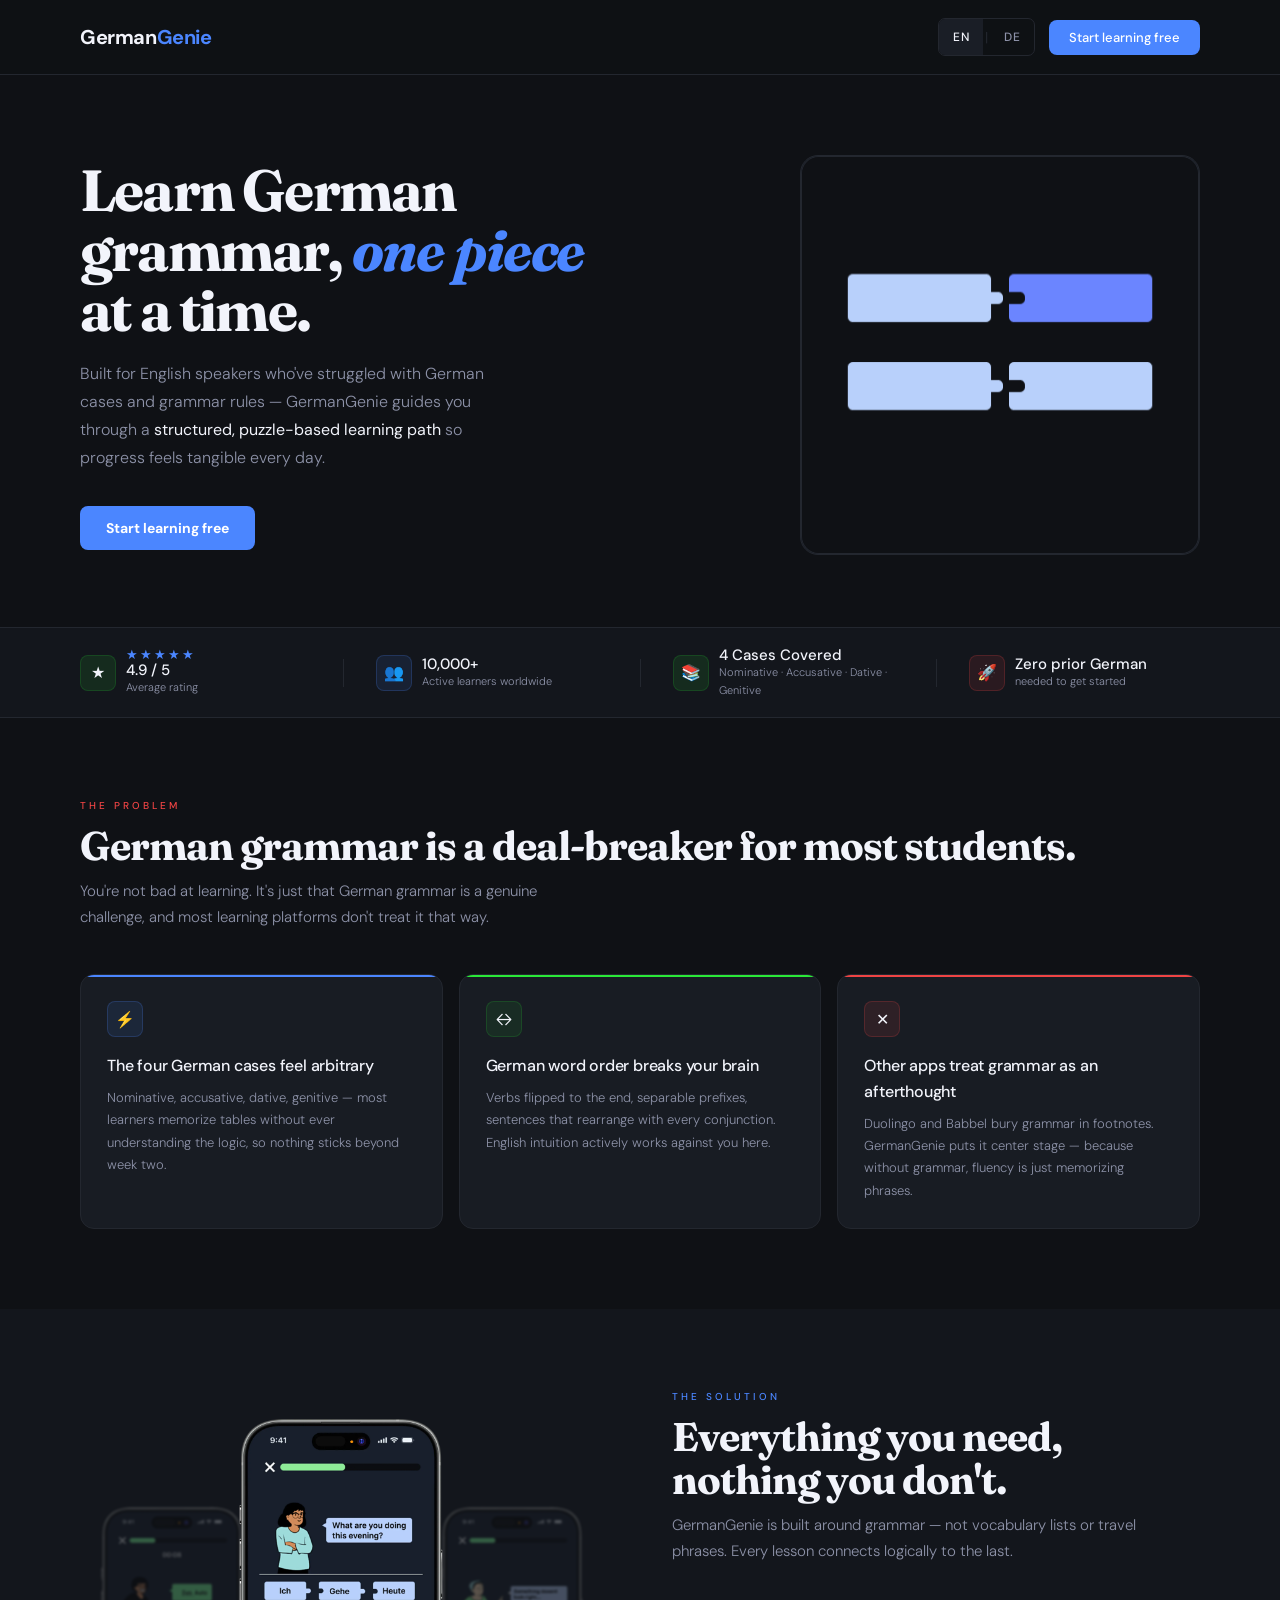
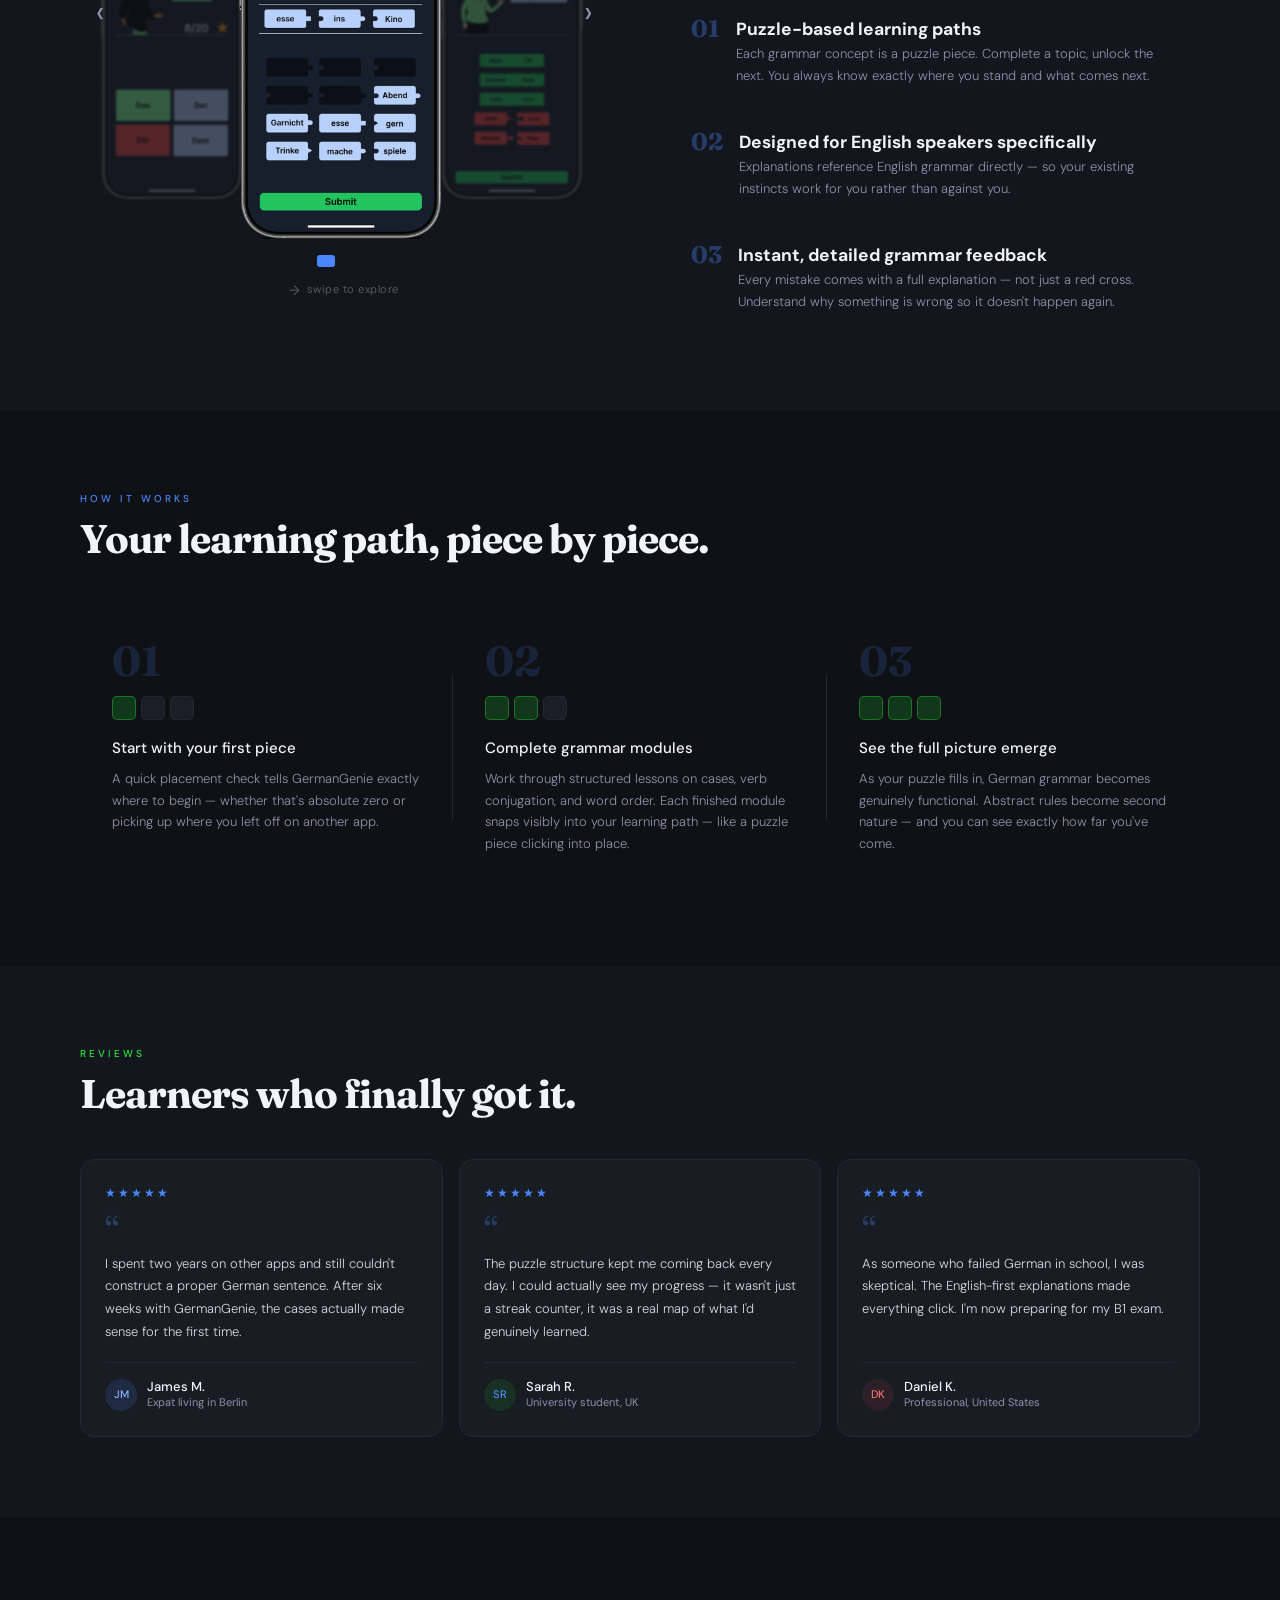
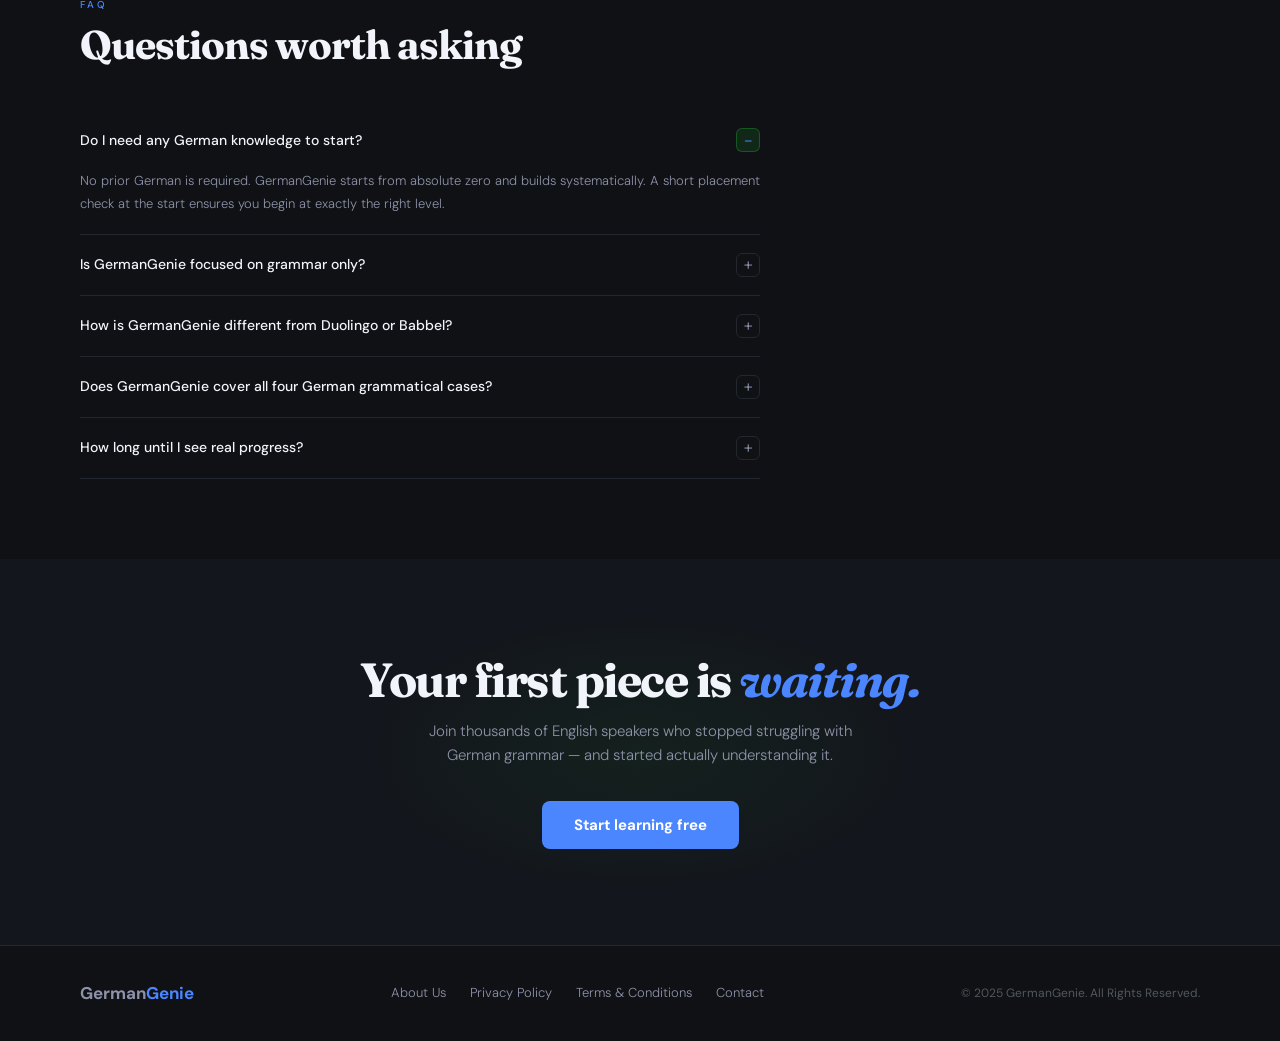
==== commit b6341869: "Revert "updated index.html" This reverts commit 4a86c71fb4e9fcb0d3fd8331d66c6c4535eb5717." ====
--- a/public/index.html
+++ b/public/index.html
@@ -35,12 +35,9 @@
     <link href="https://fonts.googleapis.com/css2?family=Fraunces:ital,wght@0,700;1,700&family=DM+Sans:wght@300;400;500&display=swap" rel="stylesheet" />
   </noscript>
 
-  <link rel="preload" href="images/app-screen-exercise.webp" as="image" /> 
-<link rel="preload" href="/css/style.css" as="style" onload="this.rel='stylesheet'">
-<noscript>
-  <link rel="stylesheet" href="/css/style.css">
-</noscript>
-  
+  <link rel="preload" href="images/app-screen-exercise.webp" as="image" />
+
+  <link rel="stylesheet" href="css/style.css" />
  
 
   <script type="application/ld+json">
--- a/public/css/style.css
+++ b/public/css/style.css
@@ -0,0 +1,1194 @@
+
+
+*, *::before, *::after {
+  margin: 0;
+  padding: 0;
+  box-sizing: border-box;
+}
+
+html {
+  scroll-behavior: smooth;
+}
+
+body {
+  -webkit-font-smoothing: antialiased;
+  -moz-osx-font-smoothing: grayscale;
+  min-height: 100vh;
+}
+
+img, svg {
+  display: block;
+  max-width: 100%;
+}
+
+button {
+  cursor: pointer;
+  font-family: inherit;
+}
+
+a {
+  color: inherit;
+}
+
+ul, ol {
+  list-style: none;
+}
+
+
+
+:root {
+  
+  --bg:       #0F1115;
+  --bg2:      #13161C;
+  --bg3:      #1A1E26;
+  --bg4:      #1E222B;
+  --accent:   #4B86FF;
+  --accent-d: #3a70e0;
+  --blue:     #4B86FF;
+  --blue-l:   #8DB0FB;
+  --red:      #EF4444;
+  --text:     #F2F4FB;
+  --muted:    #8D92A8;
+  --border:   #23272F;
+  --card:     #181C23;
+
+
+  --font-display: 'Fraunces', serif;
+  --font-body:    'DM Sans', sans-serif;
+
+  --space-xs:  8px;
+  --space-sm:  16px;
+  --space-md:  32px;
+  --space-lg:  48px;
+  --space-xl:  80px;
+
+ 
+  --radius:    14px;
+  --radius-sm: 8px;
+  --radius-lg: 18px;
+}
+
+
+body {
+  background: var(--bg);
+  color: var(--text);
+  font-family: var(--font-body);
+  font-size: 15px;
+  line-height: 1.6;
+}
+
+
+.nav {
+  display: flex;
+  align-items: center;
+  justify-content: space-between;
+  padding: 18px var(--space-xl);
+  border-bottom: 1px solid var(--border);
+  position: sticky;
+  top: 0;
+  background: rgba(15, 17, 21, 0.94);
+  backdrop-filter: blur(12px);
+  -webkit-backdrop-filter: blur(12px);
+  z-index: 100;
+}
+
+.nav-right {
+  display: flex;
+  align-items: center;
+  gap: 14px;
+}
+
+
+section {
+  padding: var(--space-xl);
+}
+
+.section-alt {
+  background: var(--bg2);
+}
+
+
+.hero {
+  display: grid;
+  grid-template-columns: 1fr 1fr;
+  gap: 48px;
+  align-items: center;
+  padding: var(--space-xl);
+  padding-bottom: 72px;
+  min-height: 520px;
+}
+
+
+.proof-bar {
+  border-top: 1px solid var(--border);
+  border-bottom: 1px solid var(--border);
+  background: var(--bg2);
+  padding: 18px var(--space-xl);
+  display: flex;
+  align-items: center;
+}
+
+.proof-item {
+  display: flex;
+  align-items: center;
+  gap: 10px;
+  flex: 1;
+  padding: 0 var(--space-md);
+}
+
+.proof-item:first-child { padding-left: 0; }
+.proof-item:last-child  { padding-right: 0; }
+
+.proof-divider {
+  width: 1px;
+  height: 28px;
+  background: var(--border);
+  flex-shrink: 0;
+}
+
+
+.pain-header {
+  margin-bottom: 44px;
+}
+
+.pain-grid {
+  display: grid;
+  grid-template-columns: repeat(3, 1fr);
+  gap: 16px;
+}
+
+
+.features-layout {
+  display: grid;
+  grid-template-columns: 1fr 1fr;
+  gap: 64px;
+  align-items: center;
+}
+
+.features-list {
+  display: flex;
+  flex-direction: column;
+  gap: 4px;
+  margin-top: var(--space-md);
+}
+
+
+.steps {
+  display: grid;
+  grid-template-columns: repeat(3, 1fr);
+  margin-top: var(--space-lg);
+}
+
+.step {
+  padding: var(--space-md);
+  position: relative;
+}
+
+.step:not(:last-child)::after {
+  content: '';
+  position: absolute;
+  right: 0;
+  top: 50%;
+  transform: translateY(-50%);
+  width: 1px;
+  height: 52%;
+  background: var(--border);
+}
+
+.testi-grid {
+  display: grid;
+  grid-template-columns: repeat(3, 1fr);
+  gap: 16px;
+  margin-top: 44px;
+}
+
+
+.faq-list {
+  max-width: 680px;
+  margin-top: 44px;
+}
+
+
+.cta-section {
+  text-align: center;
+  padding: 96px var(--space-xl);
+  background: var(--bg2);
+  position: relative;
+  overflow: hidden;
+}
+
+footer {
+  padding: 34px var(--space-xl);
+  border-top: 1px solid var(--border);
+  display: flex;
+  align-items: center;
+  justify-content: space-between;
+  flex-wrap: wrap;
+  gap: var(--space-sm);
+}
+
+.footer-links {
+  display: flex;
+  gap: 24px;
+  flex-wrap: wrap;
+}
+
+
+@media (max-width: 1024px) {
+
+  .nav {
+    padding: 16px 40px;
+  }
+
+  section {
+    padding: 60px 40px;
+  }
+
+  .hero {
+    padding: 60px 40px;
+    gap: 32px;
+    min-height: auto;
+  }
+
+  .hero h1 {
+    font-size: 44px;
+  }
+
+  .proof-bar {
+    padding: 16px 40px;
+    flex-wrap: wrap;
+    gap: 16px;
+  }
+
+  .proof-item {
+    padding: 0 16px;
+  }
+
+  .pain-grid {
+    grid-template-columns: repeat(3, 1fr);
+    gap: 12px;
+  }
+
+  .features-layout {
+    gap: 40px;
+  }
+
+  .steps {
+    gap: 0;
+  }
+
+  .testi-grid {
+    grid-template-columns: repeat(3, 1fr);
+    gap: 12px;
+  }
+
+  .cta-section {
+    padding: 72px 40px;
+  }
+
+  footer {
+    padding: 28px 40px;
+  }
+}
+
+
+@media (max-width: 767px) {
+
+  .nav {
+    padding: 14px 20px;
+    flex-wrap: wrap;
+    gap: 12px;
+  }
+
+  .nav-right {
+    gap: 10px;
+  }
+
+  .btn-nav {
+    font-size: 12px;
+    padding: 8px 14px;
+  }
+
+  section {
+    padding: 48px 20px;
+  }
+
+
+  .hero {
+    grid-template-columns: 1fr;
+    padding: 48px 20px;
+    gap: 36px;
+    min-height: auto;
+  }
+
+  .hero h1 {
+    font-size: 36px;
+    letter-spacing: -1px;
+  }
+
+  .hero-sub {
+    font-size: 15px;
+  }
+
+  .puzzle-zone {
+    max-width: 280px;
+    margin: 0 auto;
+  }
+
+  .btn-primary {
+    width: 100%;
+    text-align: center;
+  }
+
+
+  .proof-bar {
+    padding: 20px;
+    display: grid;
+    grid-template-columns: 1fr 1fr;
+    gap: 20px;
+  }
+
+  .proof-divider {
+    display: none;
+  }
+
+  .proof-item {
+    padding: 0;
+    flex: unset;
+  }
+
+
+  .pain-grid {
+    grid-template-columns: 1fr;
+    gap: 12px;
+  }
+
+
+  .features-layout {
+    grid-template-columns: 1fr;
+    gap: 32px;
+  }
+
+  .features-img {
+    aspect-ratio: 16/9;
+  }
+
+  .steps {
+    grid-template-columns: 1fr;
+    margin-top: 32px;
+  }
+
+  .step {
+    padding: 24px 0;
+    border-bottom: 1px solid var(--border);
+  }
+
+  .step:last-child {
+    border-bottom: none;
+  }
+
+  .step:not(:last-child)::after {
+    display: none;
+  }
+
+
+  .testi-grid {
+    grid-template-columns: 1fr;
+    gap: 12px;
+  }
+
+ 
+  .faq-list {
+    max-width: 100%;
+  }
+
+
+  .cta-section {
+    padding: 60px 20px;
+  }
+
+  .cta-section h2 {
+    font-size: 34px;
+  }
+
+  footer {
+    padding: 28px 20px;
+    flex-direction: column;
+    align-items: flex-start;
+    gap: 16px;
+  }
+
+  .footer-links {
+    gap: 16px;
+  }
+}
+
+.section-tag {
+  font-size: 10px;
+  letter-spacing: 3px;
+  text-transform: uppercase;
+  font-weight: 500;
+  margin-bottom: 10px;
+}
+
+.tag-red   { color: var(--red); }
+.tag-blue  { color: var(--blue); }
+.tag-green { color: var(--accent); }
+
+.section-h2 {
+  font-family: var(--font-display);
+  font-size: 40px;
+  font-weight: 700;
+  letter-spacing: -1px;
+  line-height: 1.08;
+  margin-bottom: 12px;
+  color: var(--text);
+}
+
+.section-sub {
+  color: var(--muted);
+  font-size: 15px;
+  font-weight: 300;
+  max-width: 520px;
+  line-height: 1.7;
+}
+
+.btn-primary {
+  background: var(--accent);
+  color: #fff;
+  border: none;
+  padding: 13px 26px;
+  border-radius: var(--radius-sm);
+  font-family: var(--font-body);
+  font-size: 14px;
+  font-weight: 700;
+  transition: background 0.2s, transform 0.2s;
+  white-space: nowrap;
+}
+
+.btn-primary:hover {
+  background: var(--accent-d);
+  transform: translateY(-1px);
+}
+
+.btn-nav {
+  background: var(--blue);
+  color: #fff;
+  border: none;
+  padding: 9px 20px;
+  border-radius: var(--radius-sm);
+  font-family: var(--font-body);
+  font-size: 13px;
+  font-weight: 500;
+  transition: background 0.2s, transform 0.2s;
+  white-space: nowrap;
+}
+
+.btn-nav:hover {
+  background: #3a70e0;
+  transform: translateY(-1px);
+}
+
+.lang-toggle {
+  display: flex;
+  align-items: center;
+  gap: 2px;
+  border: 1px solid var(--border);
+  border-radius: 7px;
+  overflow: hidden;
+}
+
+.lang-btn {
+  padding: 8px 14px;
+  color: var(--muted);
+  background: transparent;
+  border: none;
+  font-family: var(--font-body);
+  font-size: 12px;
+  font-weight: 500;
+  letter-spacing: 0.5px;
+  transition: background 0.15s, color 0.15s;
+  min-height: 36px;
+}
+
+.lang-btn.active {
+  background: var(--bg3);
+  color: var(--text);
+}
+
+.lang-sep {
+  color: var(--border);
+  font-size: 14px;
+}
+
+.nav-logo {
+  font-family: var(--font-body);
+  font-size: 20px;
+  font-weight: 700;
+  color: var(--text);
+  letter-spacing: -0.4px;
+  text-decoration: none;
+}
+
+.nav-logo span { color: var(--accent); }
+
+.hero h1 {
+  font-family: var(--font-display);
+  font-size: 58px;
+  font-weight: 700;
+  line-height: 1.04;
+  letter-spacing: -1.8px;
+  margin-bottom: 20px;
+  color: var(--text);
+}
+
+.hero h1 em {
+  font-style: italic;
+  color: var(--blue);
+}
+
+.hero-sub {
+  color: var(--muted);
+  font-size: 16px;
+  line-height: 1.75;
+  max-width: 430px;
+  margin-bottom: 34px;
+  font-weight: 300;
+}
+
+.hero-sub strong {
+  color: var(--text);
+  font-weight: 400;
+}
+
+.cta-row {
+  display: flex;
+  align-items: center;
+  gap: 16px;
+}
+
+.puzzle-zone {
+  background: var(--bg3);
+  border-radius: var(--radius-lg);
+  aspect-ratio: 1;
+  max-width: 400px;
+  width: 100%;
+  border: 1px solid var(--border);
+  display: flex;
+  align-items: center;
+  justify-content: center;
+  position: relative;
+  overflow: hidden;
+  margin-left: auto;
+  min-height: 300px; 
+  contain: layout;   
+}
+.puzzle-svg {
+  width: 72%;
+  height: 72%;
+}
+
+.proof-icon {
+  width: 36px;
+  height: 36px;
+  border-radius: var(--radius-sm);
+  display: flex;
+  align-items: center;
+  justify-content: center;
+  font-size: 16px;
+  flex-shrink: 0;
+}
+
+.proof-icon.green { background: rgba(42,232,56,0.1);  border: 1px solid rgba(42,232,56,0.15); }
+.proof-icon.blue  { background: rgba(75,134,255,0.1); border: 1px solid rgba(75,134,255,0.2); }
+.proof-icon.red   { background: rgba(239,68,68,0.1);  border: 1px solid rgba(239,68,68,0.2);  }
+
+.proof-stars {
+  color: var(--accent);
+  font-size: 13px;
+  letter-spacing: 2px;
+  line-height: 1;
+}
+
+.proof-value {
+  font-size: 15px;
+  font-weight: 500;
+  color: var(--text);
+  line-height: 1.2;
+}
+
+.proof-label {
+  font-size: 11px;
+  color: var(--muted);
+  font-weight: 300;
+}
+
+.pain-card {
+  background: var(--card);
+  border: 1px solid var(--border);
+  border-radius: var(--radius);
+  padding: 26px;
+  position: relative;
+  overflow: hidden;
+  transition: border-color 0.25s, transform 0.2s;
+}
+
+.pain-card::before {
+  content: '';
+  position: absolute;
+  top: 0; left: 0; right: 0;
+  height: 2px;
+}
+
+.pain-card:nth-child(1)::before { background: var(--blue); }
+.pain-card:nth-child(2)::before { background: #2AE838; }
+.pain-card:nth-child(3)::before { background: var(--red); }
+
+.pain-card:hover {
+  border-color: #303540;
+  transform: translateY(-2px);
+}
+
+.pain-icon {
+  width: 36px;
+  height: 36px;
+  border-radius: var(--radius-sm);
+  display: flex;
+  align-items: center;
+  justify-content: center;
+  font-size: 16px;
+  margin-bottom: 16px;
+}
+
+.pain-card:nth-child(1) .pain-icon { background: rgba(75,134,255,0.1); border: 1px solid rgba(75,134,255,0.2); }
+.pain-card:nth-child(2) .pain-icon { background: rgba(42,232,56,0.08); border: 1px solid rgba(42,232,56,0.15); }
+.pain-card:nth-child(3) .pain-icon { background: rgba(239,68,68,0.1);  border: 1px solid rgba(239,68,68,0.2);  }
+
+.pain-card h3 {
+  font-size: 16px;
+  font-weight: 500;
+  margin-bottom: 8px;
+  letter-spacing: -0.2px;
+}
+
+.pain-card p {
+  color: var(--muted);
+  font-size: 13px;
+  line-height: 1.72;
+  font-weight: 300;
+}
+
+.app-carousel-wrapper {
+  position: relative;
+  display: flex;
+  align-items: center;
+  justify-content: center;
+  width: 100%;
+}
+
+.app-carousel {
+  position: relative;
+  width: 220px;
+  flex-shrink: 0;
+  border-radius: 32px;
+  overflow: hidden;
+  z-index: 2;
+}
+
+.carousel-track {
+  display: flex;
+  transition: transform 0.4s cubic-bezier(0.25, 0.46, 0.45, 0.94);
+}
+
+.carousel-slide {
+  min-width: 100%;
+  flex-shrink: 0;
+}
+
+.carousel-slide img {
+  width: 100%;
+  height: auto;
+  display: block;
+  max-height: 420px;
+  object-fit: cover;
+  object-position: top;
+}
+
+.carousel-side {
+  display: none;
+}
+
+.carousel-btn {
+  position: absolute;
+  top: 40%;
+  transform: translateY(-50%);
+  background: transparent;
+  border: none;
+  color: var(--muted);
+  width: 40px;
+  height: 40px;
+  display: flex;
+  align-items: center;
+  justify-content: center;
+  cursor: pointer;
+  font-size: 32px;
+  transition: color 0.2s, transform 0.2s;
+  z-index: 10;
+}
+
+.carousel-btn:hover {
+  color: var(--accent);
+  transform: translateY(-50%) scale(1.15);
+}
+
+.carousel-btn.prev { left: 0; }
+.carousel-btn.next { right: 0; }
+
+.carousel-peek {
+  position: absolute;
+  top: 50%;
+  width: 180px;
+  border-radius: 24px;
+  overflow: hidden;
+  z-index: 1;
+  pointer-events: none;
+}
+
+.carousel-peek img {
+  width: 100%;
+  height: auto;
+  max-height: 360px;
+  object-fit: cover;
+  object-position: top;
+  display: block;
+}
+
+.carousel-peek-prev {
+  right: calc(50% + 80px);
+  transform: translateY(-50%) scale(0.85);
+  opacity: 0.3;
+  filter: blur(1.5px);
+}
+
+.carousel-peek-next {
+  left: calc(50% + 80px);
+  transform: translateY(-50%) scale(0.85);
+  opacity: 0.3;
+  filter: blur(1.5px);
+}
+
+.carousel-footer {
+  display: flex;
+  flex-direction: column;
+  align-items: center;
+  gap: 12px;
+  margin-top: 16px;
+}
+
+.carousel-dots {
+  display: flex;
+  gap: 6px;
+}
+
+.carousel-dot {
+  width: 12px;
+  height: 12px;
+  border-radius: 50%;
+  background: rgba(242, 244, 251, 0.2);
+  border: none;
+  cursor: pointer;
+  padding: 6px;
+  transition: all 0.25s;
+  background-clip: content-box;
+}
+
+.carousel-dot.active {
+  background: var(--accent);
+  width: 18px;
+  border-radius: 3px;
+}
+
+.swipe-hint {
+  display: flex;
+  align-items: center;
+  gap: 6px;
+  color: rgba(242, 244, 251, 0.35);
+  font-size: 11px;
+  font-weight: 300;
+  letter-spacing: 0.5px;
+  pointer-events: none;
+  transition: opacity 0.4s;
+}
+
+.swipe-hint.hidden {
+  opacity: 0;
+}
+
+.swipe-arrow {
+  font-size: 14px;
+  animation: swipeAnim 1.4s ease-in-out infinite;
+}
+
+@keyframes swipeAnim {
+  0%, 100% { transform: translateX(0);    opacity: 0.4; }
+  50%       { transform: translateX(5px); opacity: 1;   }
+}
+
+@media (max-width: 767px) {
+  .app-carousel-wrapper {
+    display: none;
+  }
+}
+
+.feature-item {
+  display: flex;
+  gap: 16px;
+  padding: 18px;
+  border-radius: 11px;
+  border: 1px solid transparent;
+  transition: background 0.2s, border-color 0.2s;
+}
+
+.feature-item:hover {
+  background: var(--bg4);
+  border-color: var(--border);
+}
+
+.feature-num {
+  font-family: var(--font-display);
+  font-size: 24px;
+  font-weight: 700;
+  color: var(--accent);
+  opacity: 0.35;
+  min-width: 26px;
+  line-height: 1.2;
+  flex-shrink: 0;
+}
+
+.feature-item h4 {
+  font-size: 14px;
+  font-weight: 500;
+  margin-bottom: 4px;
+  letter-spacing: -0.1px;
+}
+
+.feature-item p {
+  color: var(--muted);
+  font-size: 13px;
+  font-weight: 300;
+  line-height: 1.65;
+}
+
+.step-num {
+  font-family: var(--font-display);
+  font-size: 42px;
+  font-weight: 700;
+  color: var(--blue);
+  opacity: 0.16;
+  line-height: 1;
+  margin-bottom: 14px;
+}
+
+.step-pieces {
+  display: flex;
+  gap: 5px;
+  margin-bottom: 16px;
+}
+
+.sp {
+  width: 24px;
+  height: 24px;
+  border-radius: 5px;
+  border: 1px solid var(--border);
+  background: var(--bg3);
+  transition: all 0.3s;
+}
+
+.sp.on {
+  background: rgba(42, 232, 56, 0.18);
+  border-color: rgba(42, 232, 56, 0.35);
+}
+
+.testi-stars {
+  color: #2AE838;
+  font-size: 12px;
+  letter-spacing: 2px;
+  margin-bottom: 14px;
+}
+
+.tag-green { color: #2AE838; }
+
+.step h3 {
+  font-size: 15px;
+  font-weight: 500;
+  margin-bottom: 8px;
+}
+
+.step p {
+  color: var(--muted);
+  font-size: 13px;
+  font-weight: 300;
+  line-height: 1.65;
+}
+
+.testi-card {
+  background: var(--card);
+  border: 1px solid var(--border);
+  border-radius: var(--radius);
+  padding: 24px;
+  display: flex;
+  flex-direction: column;
+  transition: border-color 0.2s, transform 0.2s;
+}
+
+.testi-card:hover {
+  border-color: #303540;
+  transform: translateY(-2px);
+}
+
+.testi-stars {
+  color: var(--accent);
+  font-size: 12px;
+  letter-spacing: 2px;
+  margin-bottom: 14px;
+}
+
+.testi-openquote {
+  font-family: var(--font-display);
+  font-size: 36px;
+  color: var(--blue);
+  opacity: 0.3;
+  line-height: 0.7;
+  margin-bottom: 10px;
+}
+
+.testi-quote {
+  color: var(--text);
+  font-size: 13px;
+  line-height: 1.75;
+  font-weight: 300;
+  flex: 1;
+  margin-bottom: 18px;
+  opacity: 0.88;
+}
+
+.testi-author {
+  display: flex;
+  align-items: center;
+  gap: 10px;
+  padding-top: 16px;
+  border-top: 1px solid var(--border);
+}
+
+.testi-avatar {
+  width: 32px;
+  height: 32px;
+  border-radius: 50%;
+  display: flex;
+  align-items: center;
+  justify-content: center;
+  font-size: 11px;
+  font-weight: 500;
+  flex-shrink: 0;
+}
+
+.av-blue  { background: rgba(75,134,255,0.15); color: var(--blue-l); }
+.av-green { background: rgba(42,232,56,0.1);   color: var(--accent); }
+.av-red   { background: rgba(239,68,68,0.1);   color: #f87171; }
+
+.testi-name { font-size: 13px; font-weight: 500; line-height: 1.2; }
+.testi-role { font-size: 11px; color: var(--muted); }
+
+.faq-item {
+  border-bottom: 1px solid var(--border);
+}
+
+.faq-item details {
+  padding: 0;
+}
+
+.faq-item summary {
+  display: flex;
+  justify-content: space-between;
+  align-items: center;
+  padding: 18px 0;
+  cursor: pointer;
+  font-size: 14px;
+  font-weight: 500;
+  list-style: none;
+  gap: 16px;
+  transition: color 0.15s;
+}
+
+.faq-item summary::-webkit-details-marker {
+  display: none;
+}
+
+.faq-item summary:hover {
+  color: var(--blue-l);
+}
+
+.faq-toggle {
+  width: 24px;
+  height: 24px;
+  border-radius: 6px;
+  border: 1px solid var(--border);
+  display: flex;
+  align-items: center;
+  justify-content: center;
+  color: var(--muted);
+  font-size: 17px;
+  font-weight: 300;
+  flex-shrink: 0;
+  transition: background 0.2s, border-color 0.2s, color 0.2s;
+  line-height: 1;
+}
+
+.faq-item details[open] summary .faq-toggle {
+  background: rgba(42, 232, 56, 0.1);
+  border-color: rgba(42, 232, 56, 0.25);
+  color: var(--accent);
+}
+
+.faq-plus  { display: flex; align-items: center; justify-content: center; width: 100%; height: 100%; }
+.faq-minus { display: none; align-items: center; justify-content: center; width: 100%; height: 100%; }
+
+.faq-item details[open] .faq-plus  { display: none; }
+.faq-item details[open] .faq-minus { display: flex; }
+
+.faq-answer {
+  color: var(--muted);
+  font-size: 13px;
+  font-weight: 300;
+  line-height: 1.75;
+  padding-bottom: 18px;
+}
+
+.cta-glow {
+  position: absolute;
+  top: 50%; left: 50%;
+  transform: translate(-50%, -50%);
+  width: 600px;
+  height: 300px;
+  background: radial-gradient(ellipse, rgba(42,232,56,0.05) 0%, transparent 68%);
+  pointer-events: none;
+}
+
+.cta-section h2 {
+  font-family: var(--font-display);
+  font-size: 48px;
+  font-weight: 700;
+  letter-spacing: -1.5px;
+  margin-bottom: 14px;
+  line-height: 1.05;
+  position: relative;
+}
+
+.cta-section h2 em {
+  font-style: italic;
+  color: var(--accent);
+}
+
+.cta-section p {
+  color: var(--muted);
+  font-size: 15px;
+  font-weight: 300;
+  margin-bottom: 34px;
+  max-width: 440px;
+  margin-left: auto;
+  margin-right: auto;
+  position: relative;
+}
+
+.cta-section .btn-primary {
+  position: relative;
+  font-size: 15px;
+  padding: 14px 32px;
+}
+
+.footer-logo {
+  font-family: var(--font-body);
+  font-size: 17px;
+  font-weight: 700;
+  color: var(--muted);
+  text-decoration: none;
+}
+
+.footer-logo span { color: var(--accent); }
+
+.footer-links a {
+  color: var(--muted);
+  text-decoration: none;
+  font-size: 13px;
+  font-weight: 300;
+  transition: color 0.2s;
+}
+
+.footer-links a:hover { color: var(--text); }
+
+.footer-copy {
+  color: #52575f;
+  font-size: 12px;
+}
+
+
+.reveal {
+  opacity: 0;
+  transform: translateY(22px);
+  transition: opacity 0.55s ease, transform 0.55s ease;
+}
+
+.reveal.revealed {
+  opacity: 1;
+  transform: translateY(0);
+}
+
+
+.reveal-delay-1 { transition-delay: 0.1s; }
+.reveal-delay-2 { transition-delay: 0.2s; }
+.reveal-delay-3 { transition-delay: 0.3s; }
+
+
+.piece {
+  transition: transform 0.7s cubic-bezier(0.34, 1.56, 0.64, 1),
+              opacity   0.5s ease;
+  opacity: 0;
+}
+
+
+.piece-1 { transform: translate(-80px, -80px) rotate(-15deg); }
+.piece-2 { transform: translate( 80px, -60px) rotate( 12deg); }
+.piece-3 { transform: translate(-60px,  80px) rotate( 10deg); }
+.piece-4 { transform: translate( 80px,  80px) rotate( -8deg); }
+
+
+.assembled .piece   { opacity: 1; transform: translate(0, 0) rotate(0deg); }
+.assembled .piece-1 { transition-delay: 0.05s; }
+.assembled .piece-2 { transition-delay: 0.18s; }
+.assembled .piece-3 { transition-delay: 0.32s; }
+.assembled .piece-4 { transition-delay: 0.45s; }
+
+
+@media (prefers-reduced-motion: reduce) {
+  .reveal,
+  .piece {
+    opacity: 1;
+    transform: none;
+    transition: none;
+  }
+}
+
+.hero-img-anim {
+  width: 398px;
+  height: 398px;
+  opacity: 0;
+  transform: translateY(20px);
+  animation: heroImgIn 0.8s cubic-bezier(0.34, 1.56, 0.64, 1) 0.3s forwards;
+}
+
+@keyframes heroImgIn {
+  to {
+    opacity: 1;
+    transform: translateY(0);
+  }
+}
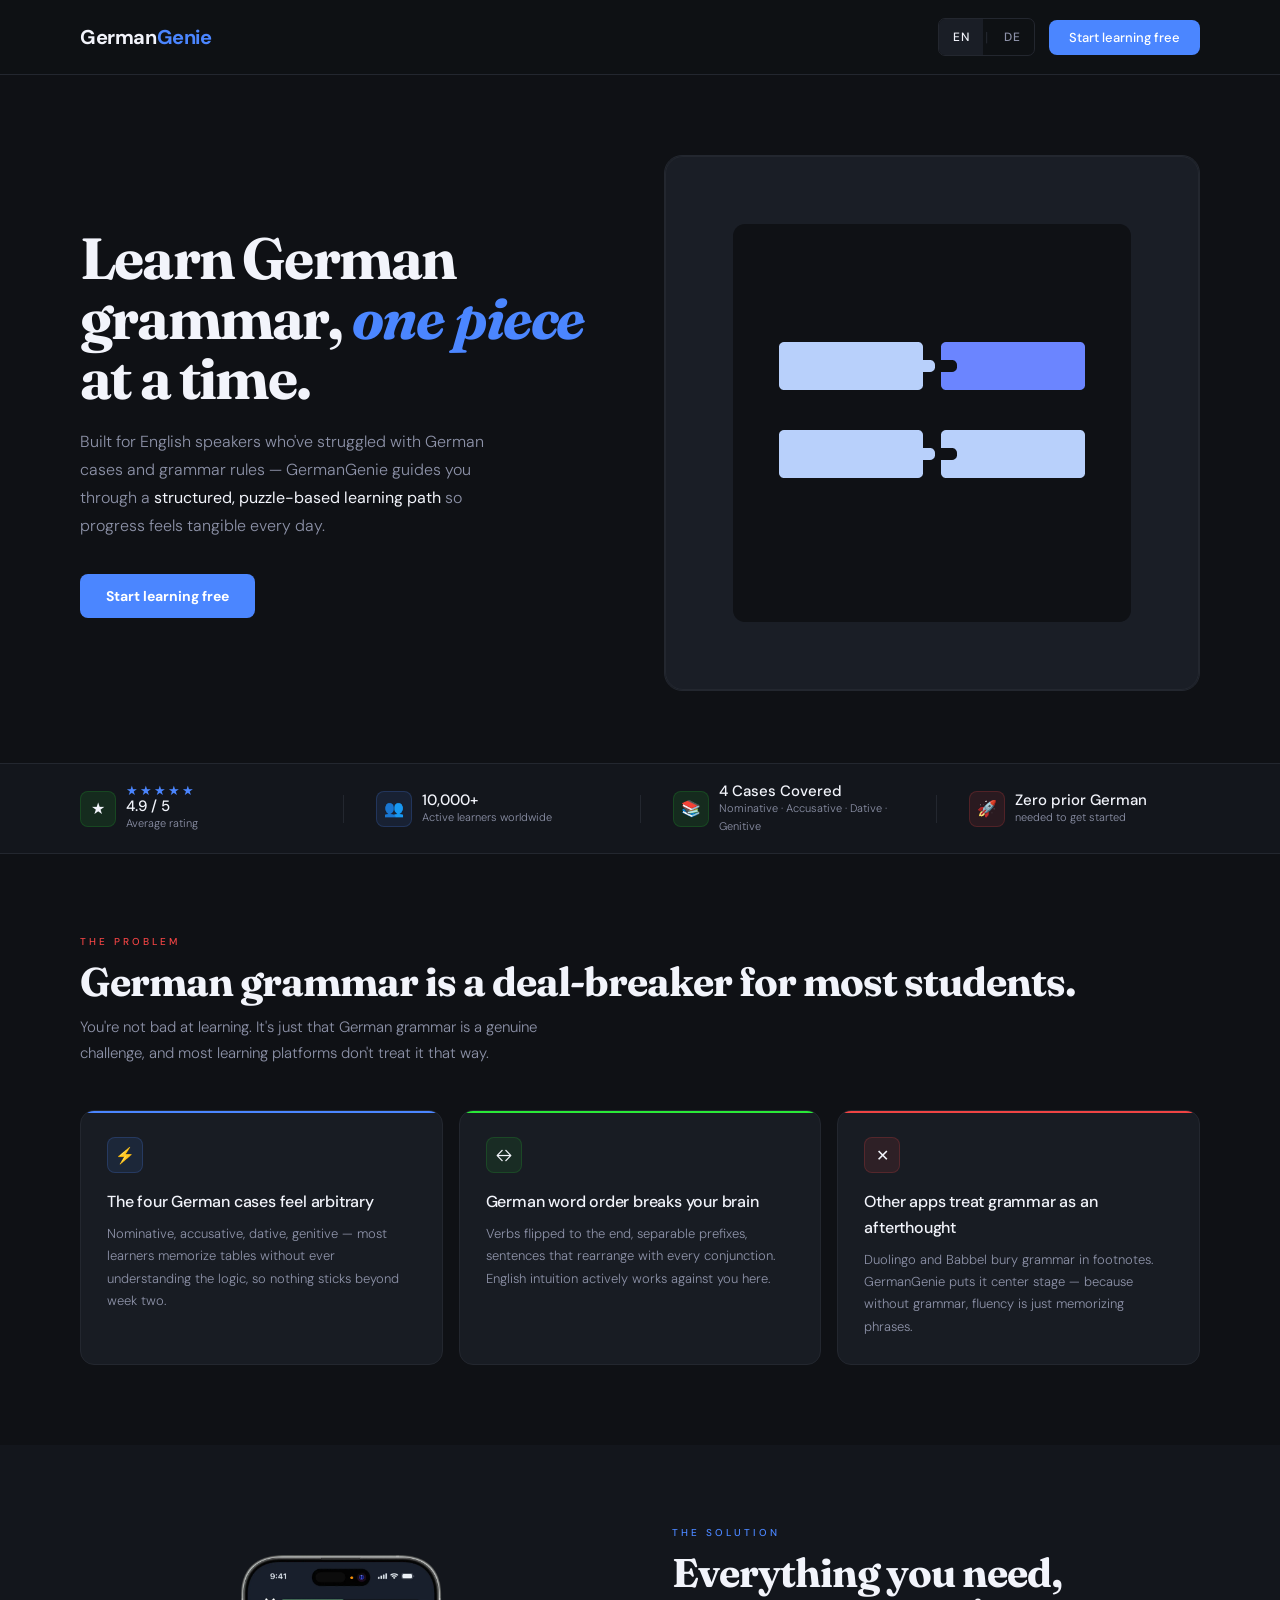
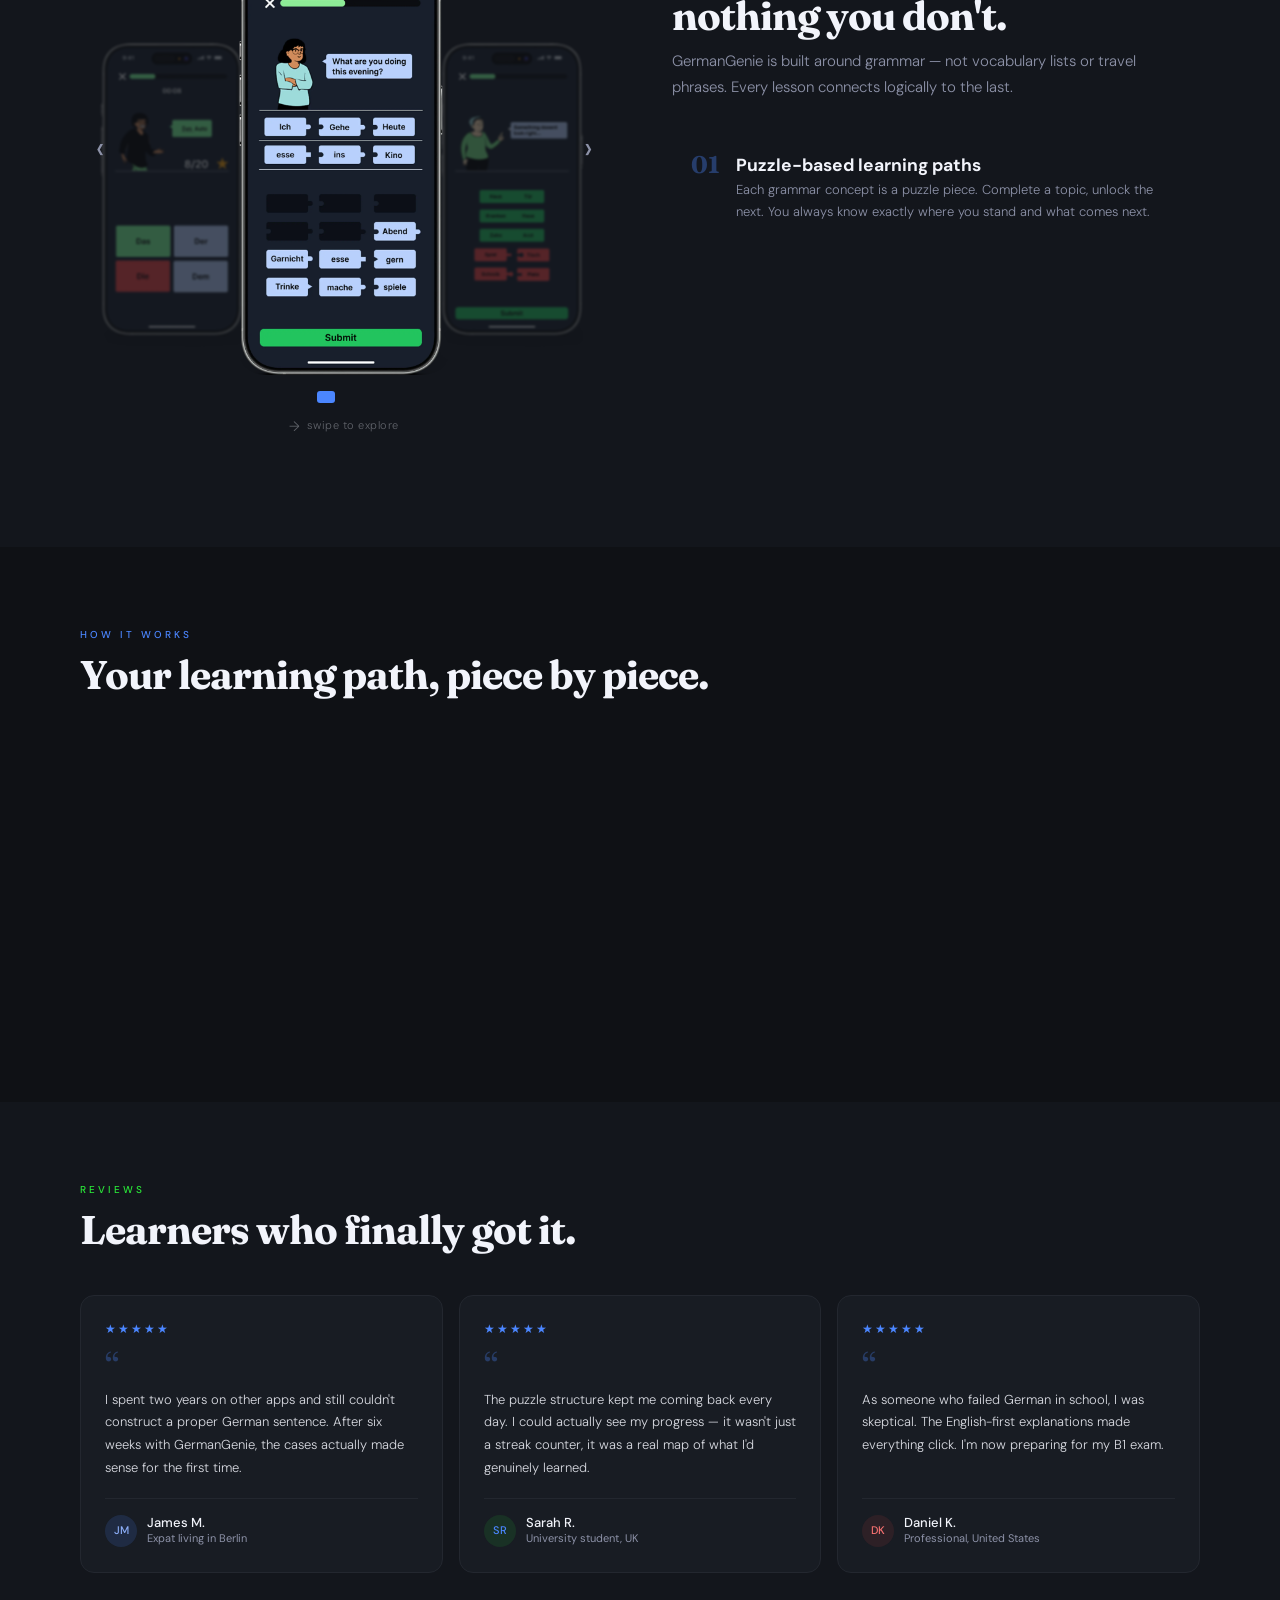
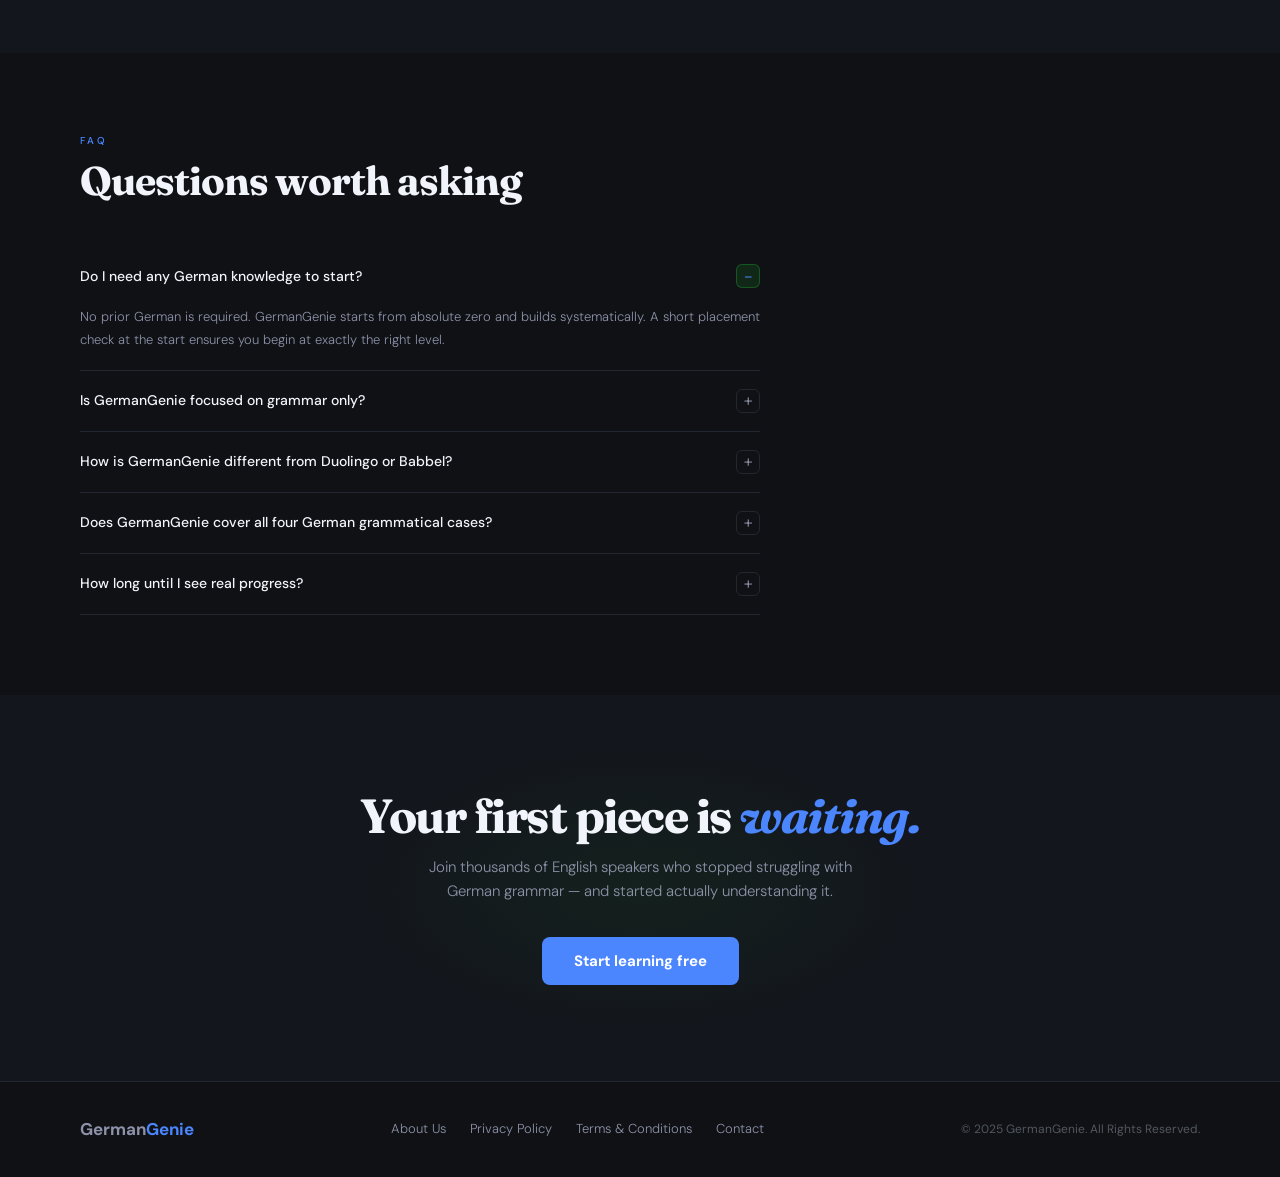
==== commit 583b0dae: "updated alt text" ====
--- a/public/index.html
+++ b/public/index.html
@@ -171,7 +171,7 @@
       </div>
      <div class="puzzle-zone" aria-hidden="true">
   <div class="puzzle-zone" aria-hidden="true">
-  <img src="images/hero-image.png" alt="" class="hero-img-anim" width="398" height="398" />
+  <img src="images/hero-image.png" alt="hero image showing puzzle shapes" class="hero-img-anim" width="398" height="398" />
 </div>
 </div>
     </section>
@@ -247,11 +247,11 @@
 
         <div class="app-carousel-wrapper">
           <div class="carousel-peek carousel-peek-prev" id="peekPrev">
-            <img src="images/app-screen-puzzle.webp" alt="" aria-hidden="true"
+            <img src="images/app-screen-puzzle.webp" alt="screenshot of application showing the puzzle content" aria-hidden="true"
                  width="180" height="360" loading="lazy" />
           </div>
           <div class="carousel-peek carousel-peek-next" id="peekNext">
-            <img src="images/app-screen-feedback.webp" alt="" aria-hidden="true"
+            <img src="images/app-screen-feedback.webp" alt="screenshot of application showing feedback system" aria-hidden="true"
                  width="180" height="360" loading="lazy" />
           </div>
           <button class="carousel-btn prev" onclick="carouselMove(-1)" aria-label="Previous screen">&#8249;</button>
--- a/public/css/style.css
+++ b/public/css/style.css
@@ -330,10 +330,6 @@
     font-size: 15px;
   }
 
-  .puzzle-zone {
-    max-width: 280px;
-    margin: 0 auto;
-  }
 
   .btn-primary {
     width: 100%;
@@ -571,7 +567,8 @@
   background: var(--bg3);
   border-radius: var(--radius-lg);
   aspect-ratio: 1;
-  max-width: 400px;
+  max-width: 398;
+  max-height: 398;
   width: 100%;
   border: 1px solid var(--border);
   display: flex;
